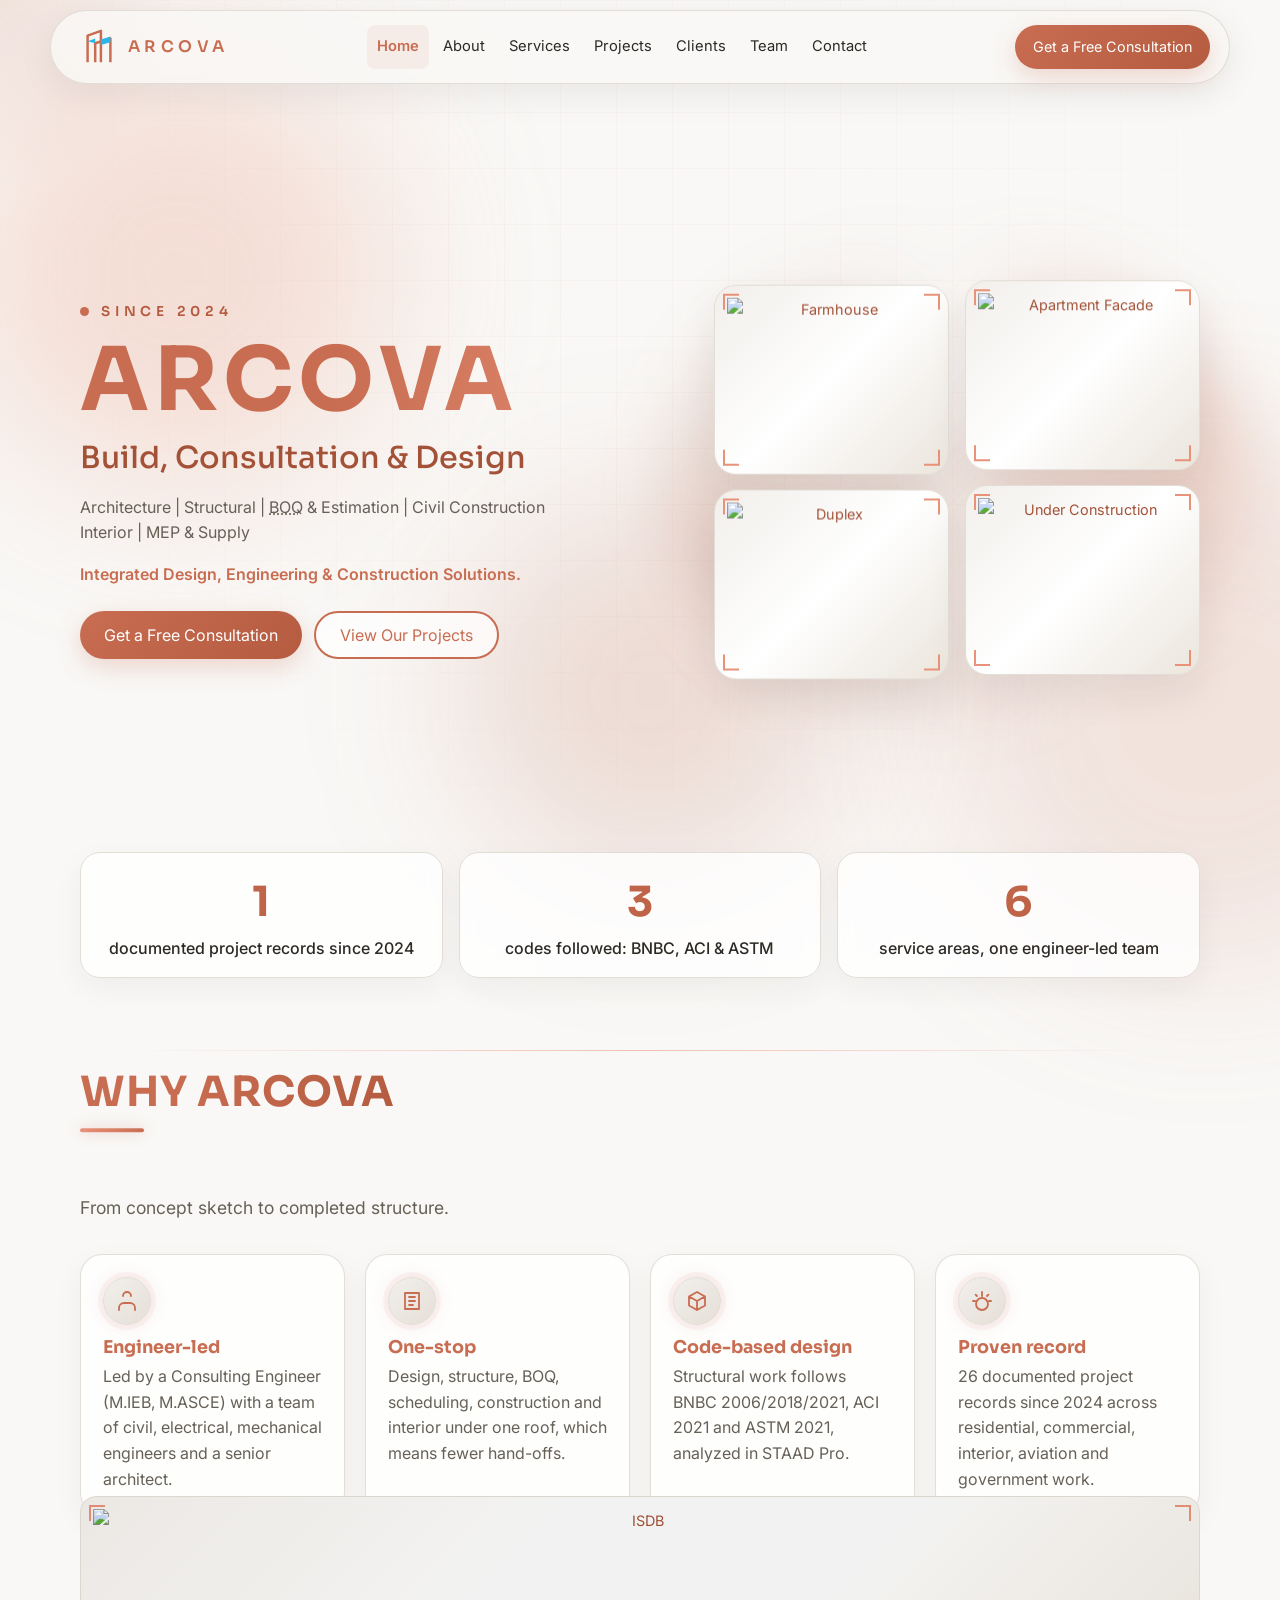
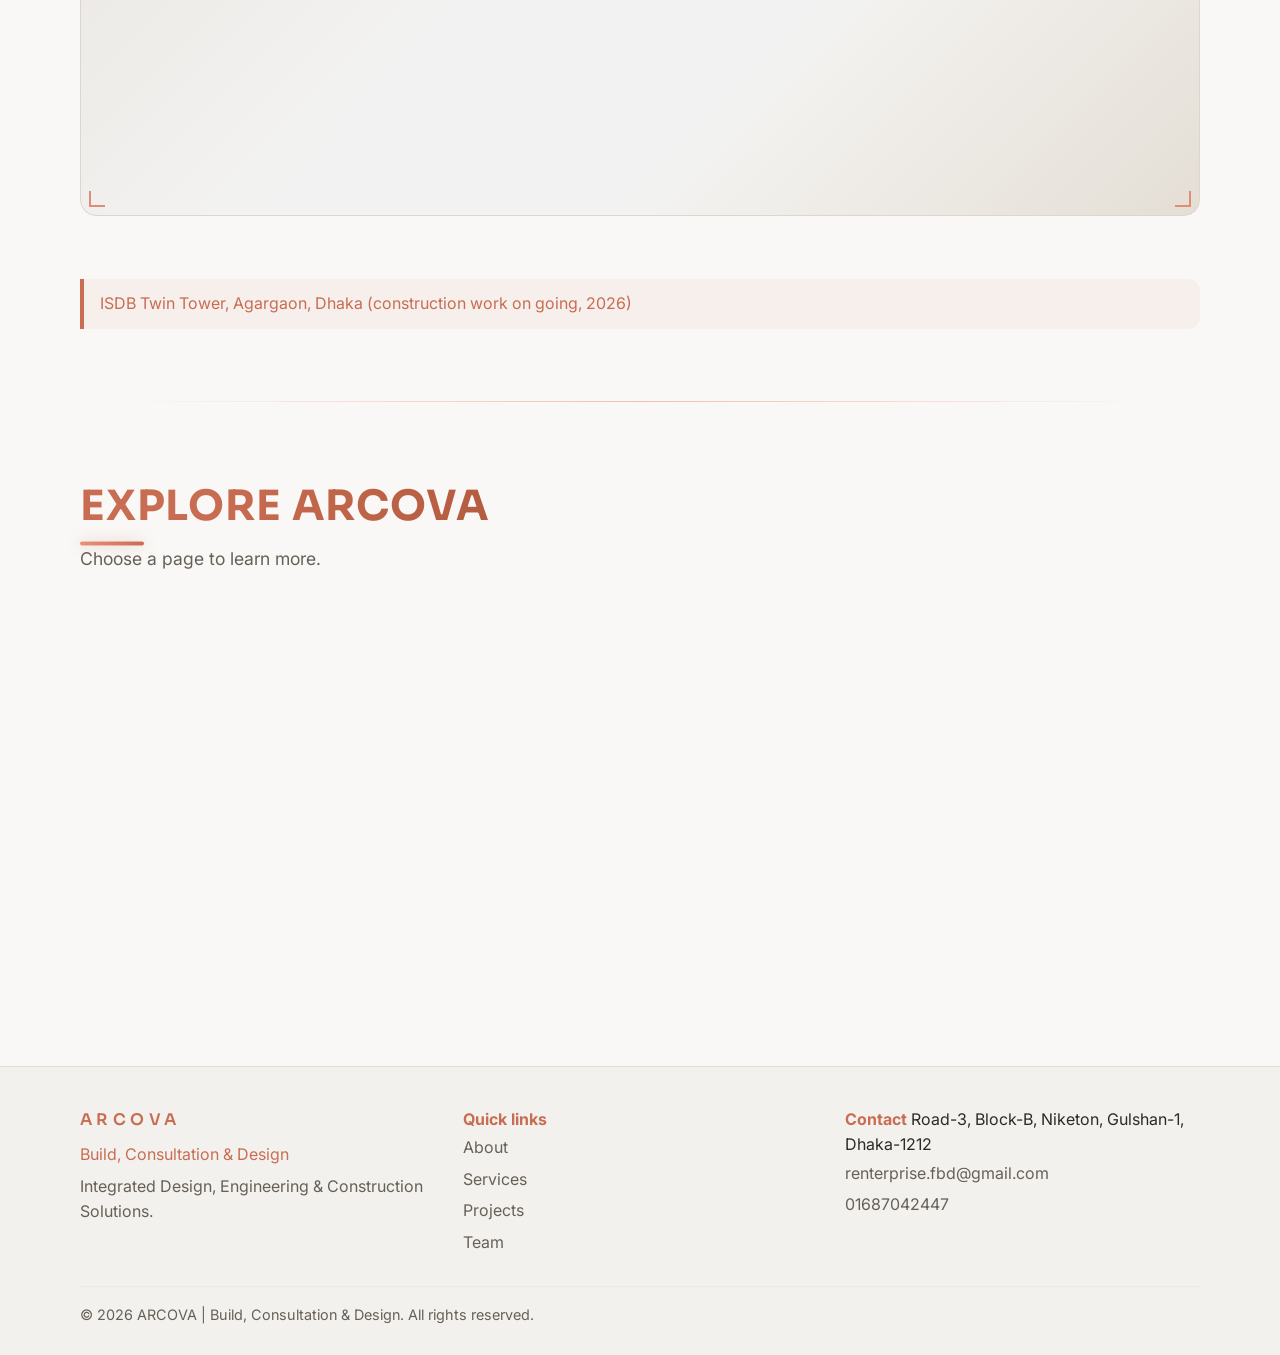
==== index.html @ 4d394ee0 "Add files via upload" ====
<!DOCTYPE html>
<html lang="en">
<head>
	<meta charset="utf-8">
	<meta name="viewport" content="width=device-width, initial-scale=1, viewport-fit=cover">
	<title>ARCOVA | Architecture, Structural, Construction &amp; Interior in Dhaka</title>
	<meta name="description" content="ARCOVA is a Dhaka-based, engineer-led firm offering architecture, structural design, BOQ, civil construction, interior and MEP supply under one accountable team.">
	<meta name="color-scheme" content="dark">
	<link rel="icon" href="data:image/svg+xml,%3Csvg xmlns='http://www.w3.org/2000/svg' viewBox='0 0 100 100'%3E%3Ctext y='.9em' font-size='90'%3E%F0%9F%8F%97%EF%B8%8F%3C/text%3E%3C/svg%3E">
	<link rel="preconnect" href="https://fonts.googleapis.com"><link rel="preconnect" href="https://fonts.gstatic.com" crossorigin>
	<link rel="stylesheet" href="https://fonts.googleapis.com/css2?family=Inter:wght@400;500;600&family=Sora:wght@500;600;700&display=swap">
	<link rel="stylesheet" href="https://fonts.googleapis.com/css2?family=Cinzel:wght@500;600;700&family=Playfair+Display:wght@500;600;700&display=swap">
	<link rel="stylesheet" href="style.css">
</head>
<body>
	<header><div class="wrap nav">
		<a class="logo" href="index.html" aria-label="ARCOVA home">
			<svg viewBox="0 0 40 40" fill="none" stroke="#1565A8" stroke-width="2.6" stroke-linejoin="round">
				<path d="M8 36V8l14-5v33"/>
				<path d="M16 36V16l16-5v25"/>
				<path d="M22 12l10-3v6l-10 3z" fill="#29B6E8" stroke="none"/>
				<path d="M8 14l8-3v5z" fill="#29B6E8" stroke="none"/>
			</svg>ARCOVA
		</a>
		<nav aria-label="Main"><ul id="menu">
			<li>
				<a class="l act" href="index.html">Home</a>
			</li>
			<li>
				<a class="l" href="about.html">About</a>
			</li>
			<li>
				<a class="l" href="services.html">Services</a>
			</li>
			<li>
				<a class="l" href="projects.html">Projects</a>
			</li>
			<li>
				<a class="l" href="clients.html">Clients</a>
			</li>
			<li>
				<a class="l" href="team.html">Team</a>
			</li>
			<li>
				<a class="l" href="contact.html">Contact</a>
			</li>
			</ul>
		</nav>
		<a class="btn cta-nav" href="contact.html">Get a Free Consultation</a>
		<button id="burger" aria-label="Open menu" aria-expanded="false" aria-controls="menu">&#9776;</button>
		</div>
	</header>
<main>
	<section id="home" class="on first">
		<div class="wrap">
			<div class="hero">
				<div>
					<div class="eyebrow">SINCE 2024</div>
						<h1>ARCOVA</h1>
						<h2>Build, Consultation &amp; Design</h2>
						<p class="disc">Architecture | Structural | <abbr title="Bill of Quantities: a detailed list of materials and costs">BOQ</abbr> &amp; Estimation | Civil Construction <br> Interior | MEP &amp; Supply</p>
						<p class="banner">Integrated Design, Engineering &amp; Construction Solutions.</p>
					<div class="btns">
						<a class="btn" href="contact.html">Get a Free Consultation</a>
						<a class="btn out" href="projects.html">View Our Projects</a>
					</div>
				</div>
				<div class="collage" aria-label="Project photo placeholders">
					<div class="ph img"><img src="D:\Company Profile\Website\img\farmhouse.png" alt="Farmhouse"></div>
					<div class="ph img"><img src="D:\Company Profile\Website\img\apartment_facade.png" alt="Apartment Facade"></div>
					<div class="ph"><img src="D:\Company Profile\Website\img\duplex.png" alt="Duplex"></div>
					<div class="ph"><img src="D:\Company Profile\Website\img\under_construction.png" alt="Under Construction"></div>
				</div>
			</div>
			<div class="trust"><div><b data-c="">0</b>documented project records since 2024</div>
				<div>
					<b data-c="3">0</b>codes followed: BNBC, ACI &amp; ASTM
				</div>
				<div>
					<b data-c="6">0</b>service areas, one engineer-led team
				</div>
			</div>
		</div>
	</section>
	<section id="why" class="on">
		<div class="wrap">
			<h2 class="sec-h" data-h="WHY ARCOVA"></h2>
			<p class="sub">From concept sketch to completed structure.</p>
			<div class="grid g4" id="whyc"></div>
			<div class="ph tall" style="margin-top:24px"><img src="D:\Company Profile\Website\img\isbd.png" alt="ISDB"></div>
			<div class="note">ISDB Twin Tower, Agargaon, Dhaka (construction work on going, 2026)</div>
		</div>
	</section>
	<section id="explore" class="on">
		<div class="wrap">
			<h2 class="sec-h" data-h="EXPLORE ARCOVA"></h2>
			<p class="sub">Choose a page to learn more.</p>
			<div class="grid g3" id="ex"></div>
		</div>
	</section>

<!-- <section id="explore" class="on">
    <div class="wrap">
        <h2 class="sec-h" data-h="EXPLORE ARCOVA">EXPLORE ARCOVA</h2>
        <p class="sub">Choose a page to learn more.</p>
        <div class="grid g3" id="ex">
            <a href="about.html" class="card rv" style="text-decoration:none;color:inherit">
                <h3>About us</h3><p>Who we are, how we work and the sectors we serve.</p>
            </a>
            <a href="services.html" class="card rv" style="text-decoration:none;color:inherit">
                <h3>Services</h3><p>Eight services, from design to construction.</p>
            </a>
            <a href="projects.html" class="card rv" style="text-decoration:none;color:inherit">
                <h3>Projects</h3><p>Featured work and our full project record.</p>
            </a>
        </div>
    </div>
</section> -->

</main>
<footer>
	<div class="wrap">
		<div class="fg">
			<div>
				<a class="logo" href="index.html" style="padding:0">ARCOVA</a>
				<p style="margin:10px 0 0;color:var(--primary)">Build, Consultation &amp; Design</p>
				<p style="color:var(--text2);margin:6px 0 0">Integrated Design, Engineering &amp; Construction Solutions.</p>
			</div>
			<div>
				<b style="color:var(--primary)">Quick links</b>
				<a href="about.html">About</a><a href="services.html">Services</a>
				<a href="projects.html">Projects</a><a href="team.html">Team</a>
			</div>
			<div>
				<b style="color:var(--primary)">Contact</b>
				<span>Road-3, Block-B, Niketon, Gulshan-1, Dhaka-1212</span>
				<a href="mailto:renterprise.fbd@gmail.com">renterprise.fbd@gmail.com</a>
				<a href="tel:01687042447">01687042447</a>
			</div>
		</div>
		<div class="copy">© 2026 ARCOVA | Build, Consultation &amp; Design. All rights reserved.</div>
	</div>
</footer>
	<div id="modal" role="dialog" aria-modal="true" aria-labelledby="mt">
		<div class="panel">
			<button class="x" aria-label="Close" id="mx">&times;</button>
			<div class="ph" style="min-height:200px" id="mi"></div>
			<h3 id="mt" style="color:var(--primary);margin:16px 0 4px;font-size:1.3rem"></h3>
			<p id="md" style="margin:0;color:var(--text2)"></p>
		</div>
	</div>
	<a class="btn" id="call" href="tel:01687042447">Call us</a>
	<button id="top" aria-label="Back to top">&uarr;</button>
<script src="script.js"></script>
</body>
</html>
---- style.css ----
/* ARCOVA website styles. Sections: 1) base layout  2) futuristic layer  3) WARM ARCHITECTURAL STONE THEME (colors) */

/* ===== PALETTE: Warm Architectural Stone (Light Limestone & Terracotta Bronze) ===== */
:root{
	--primary:#C86D51;
	--soft:#A35238;
	--cyan:#E8927A;
	--cyan-text:#B55B3F;
	--tint:rgba(200,109,81,.08);
	--faint:#F2EFEB;
	--pale:#F9F8F6;
	--border:#E2DDD5;
	--line:#ECE8E1;
	--text:#2D2A26;
	--text2:#666057;
	--shadow:0 4px 16px rgba(45,42,38,.06);
	color-scheme:light;
	box-sizing:border-box;
	padding-top:env(safe-area-inset-top,0px);
	padding-bottom:env(safe-area-inset-bottom,0px)
}

html{
	scroll-behavior:smooth;
	scroll-padding-top:calc(84px + env(safe-area-inset-top,0px));
	color-scheme:light
}

*,*::before,*::after{box-sizing:inherit}

body{
	margin:0;
	background:#F9F8F6;
	color:var(--text);
	font:16px/1.6 Poppins,Inter,"Segoe UI",system-ui,-apple-system,Roboto,Arial,sans-serif;
	overflow-x:hidden
}

::selection{
	background:#C86D51;
	color:#fff
}

a{
	color:var(--primary)
}

h1,h2,h3{
	margin:0;
	line-height:1.2;
	font-family:Sora,Inter,system-ui,sans-serif
}

.wrap{
	max-width:1160px;
	margin:0 auto;
	padding:0 20px
}

section{
	padding:72px 0;
	border-top:0;
	position:relative
}

section.first{
	border-top:0
}

.sec-h{
	font-size:clamp(1.7rem,4.5vw,2.6rem);
	text-transform:uppercase;
	letter-spacing:.02em;
	font-weight:700;
	background:linear-gradient(95deg,var(--primary) 30%,var(--cyan-text));
	-webkit-background-clip:text;
	background-clip:text;
	color:transparent;
	position:relative;
	padding-bottom:14px;
	display:inline-block
}

.sec-h .a{
	color:transparent
}

.sub{
	color:var(--text2);
	font-size:1.1rem;
	margin:8px 0 32px;
	max-width:70ch
}

.grid{
	display:grid;
	gap:20px
}

.g2{
	grid-template-columns:repeat(auto-fit,minmax(260px,1fr))
}

.g3{
	grid-template-columns:repeat(auto-fit,minmax(230px,1fr))
}

.g4{
	grid-template-columns:repeat(auto-fit,minmax(220px,1fr))
}

.card{
	background:rgba(255,255,255,.8);
	backdrop-filter:blur(10px);
	-webkit-backdrop-filter:blur(10px);
	border:1px solid rgba(226,221,213,.95);
	border-radius:22px;
	padding:22px;
	box-shadow:0 10px 30px rgba(45,42,38,.05);
	transition:transform .2s,border-color .2s;
	position:relative;
	overflow:hidden
}

.card:hover{
	transform:translateY(-3px);
	border-color:var(--primary);
	box-shadow:0 18px 44px rgba(200,109,81,.15),0 0 0 1px rgba(200,109,81,.3)
}

.card h3{
	color:var(--primary);
	font-size:1.1rem;
	margin:12px 0 6px
}

.card p{
	margin:0;
	color:var(--text2)
}

.ico{
	width:48px;
	height:48px;
	border-radius:50%;
	background:linear-gradient(135deg,#F2EFEB,#E5DFD7);
	display:grid;
	place-items:center;
	color:var(--primary);
	border:1px solid var(--border);
	box-shadow:0 0 0 5px rgba(200,109,81,.06),0 0 18px rgba(200,109,81,.15)
}

.ico svg{
	width:24px;
	height:24px;
	stroke:currentColor;
	fill:none;
	stroke-width:1.8;
	stroke-linecap:round;
	stroke-linejoin:round
}

.ph{
	position:relative;
	overflow:hidden;
	background:linear-gradient(135deg,#F2EFEB,#FFF 50%,#EBE5DC);
	border:1px solid var(--border);
	border-radius:16px;
	min-height:150px;
	display:grid;
	place-items:center;
	text-align:center;
	padding:12px;
	color:var(--soft);
	font-size:.9rem
}

.ph.tall{
	min-height:320px;
	filter:contrast(1.05) brightness(0.95);
}

.ph img {
	width: 100%;
	height: 100%;
	object-fit: cover;
}

.btn{
	display:inline-flex;
	align-items:center;
	justify-content:center;
	min-height:48px;
	padding:0 24px;
	border-radius:999px;
	border:0;
	background:linear-gradient(135deg,#C86D51,#B55B3F);
	color:#fff;
	font:700 1rem inherit;
	text-decoration:none;
	cursor:pointer;
	box-shadow:0 8px 24px rgba(200,109,81,.25);
	position:relative;
	overflow:hidden;
	transition:transform .2s,box-shadow .2s
}

.btn:hover{
	transform:translateY(-2px);
	box-shadow:0 14px 32px rgba(200,109,81,.35)
}

.btn.out{
	background:rgba(255,255,255,.7);
	color:var(--primary);
	border:2px solid var(--primary);
	box-shadow:none
}

.btn.out:hover{
	background:var(--tint);
	box-shadow:0 10px 26px rgba(200,109,81,.15)
}

:focus-visible{
	outline:3px solid var(--cyan);
	outline-offset:2px
}

.chip{
	display:inline-block;
	background:rgba(255,255,255,.8);
	border:1px solid var(--border);
	border-radius:999px;
	padding:8px 18px;
	margin:0 8px 10px 0;
	color:var(--primary);
	font-weight:500
}

.note{
	background:rgba(200,109,81,.06);
	border-left:4px solid var(--primary);
	padding:12px 16px;
	border-radius:0 12px 12px 0;
	color:var(--primary);
	margin-top:20px
}

nav a.l.act{
	background:var(--tint);
	color:var(--primary);
	font-weight:600
}

/* nav */
header{
	position:sticky;
	top:10px;
	width:calc(100% - 24px);
	max-width:1180px;
	margin:10px auto 0;
	z-index:50;
	background:rgba(249,248,246,.82);
	backdrop-filter:blur(16px);
	-webkit-backdrop-filter:blur(16px);
	border:1px solid rgba(226,221,213,.95);
	border-radius:999px;
	box-shadow:0 10px 34px rgba(45,42,38,.08)
}

.nav{
	display:flex;
	align-items:center;
	justify-content:space-between;
	min-height:72px;
	gap:12px;
	padding:0 10px 0 20px
}

.logo{
	display:flex;
	align-items:center;
	gap:10px;
	text-decoration:none;
	color:var(--primary);
	font-weight:600;
	letter-spacing:.28em;
	font-family:Sora,Inter,system-ui,sans-serif
}

.logo svg{
	width:38px;
	height:38px;
	stroke:var(--primary)
}

nav ul{
	display:flex;
	gap:4px;
	list-style:none;
	margin:0;
	padding:0
}

nav a.l{
	display:block;
	padding:10px 10px;
	text-decoration:none;
	color:var(--text);
	font-size:.92rem;
	border-radius:8px
}

nav a.l:hover{
	background:var(--tint);
	color:var(--primary)
}

#burger{
	display:none;
	width:48px;
	height:48px;
	border:2px solid var(--border);
	background:#fff;
	border-radius:12px;
	color:var(--primary);
	font-size:1.4rem;
	cursor:pointer
}

.cta-nav{
	min-height:44px;
	padding:0 18px;
	font-size:.9rem
}

@media(max-width:1020px){
	#burger{display:block}
	.cta-nav{display:none}
	nav ul{display:none;position:absolute;left:0;right:0;top:100%;background:#F9F8F6;border-bottom:1px solid var(--line);border-radius:24px;margin-top:8px;border:1px solid var(--border);flex-direction:column;padding:10px 20px 18px;box-shadow:0 10px 30px rgba(45,42,38,.08)}
	nav ul.open{display:flex}
	nav a.l{padding:14px 10px;font-size:1rem}
}

/* hero */
.hero{
	display:grid;
	grid-template-columns:1.1fr .9fr;
	gap:40px;
	align-items:center;
	min-height:72vh
}

@media(max-width:860px){
	.hero{grid-template-columns:1fr}
}

.eyebrow{
	color:var(--cyan-text);
	font-weight:600;
	letter-spacing:.35em;
	font-size:.85rem;
	font-family:Inter,sans-serif
}

.eyebrow::before{
	content:"";
	display:inline-block;
	width:9px;
	height:9px;
	border-radius:50%;
	background:var(--primary);
	margin-right:12px;
	box-shadow:0 0 0 0 rgba(200,109,81,.6);
	animation:pulse 2s infinite
}

@keyframes pulse{
	70%{box-shadow:0 0 0 12px rgba(200,109,81,0)}
	100%{box-shadow:0 0 0 0 rgba(200,109,81,0)}
}

.hero h1{
	font-size:clamp(3rem,10vw,5.5rem);
	color:var(--primary);
	font-weight:700;
	letter-spacing:.06em;
	margin:6px 0;
	font-family:Sora,sans-serif;
	background:linear-gradient(100deg,#C86D51 20%,#E8927A 50%,#C86D51 80%);
	background-size:220% 100%;
	animation:sheen 7s linear infinite;
	-webkit-background-clip:text;
	background-clip:text;
	color:transparent
}

@keyframes sheen{
	to{background-position:-220% 0}
}

.hero h2{
	font-size:clamp(1.3rem,3.5vw,1.9rem);
	color:var(--soft);
	font-weight:500
}

.disc{
	color:var(--text2);
	margin:18px 0 6px
}

.banner{
	color:var(--primary);
	font-weight:600;
	margin-bottom:24px
}

.btns{
	display:flex;
	flex-wrap:wrap;
	gap:12px
}

.collage{
	display:grid;
	grid-template-columns:1fr 1fr;
	gap:16px;
	position:relative;
	transform-style:preserve-3d;
	transition:transform .25s ease-out
}

.collage::before{
	content:"";
	position:absolute;
	inset:-10%;
	border-radius:50%;
	z-index:-1;
	filter:blur(32px);
	background:conic-gradient(from 0deg,transparent,rgba(200,109,81,.25),transparent 40%,rgba(163,82,56,.2),transparent);
	animation:spin 14s linear infinite
}

@keyframes spin{
	to{transform:rotate(360deg)}
}

.collage .ph{
	clip-path:none!important;
	border-radius:22px;
	min-height:190px;
	box-shadow:0 18px 40px rgba(45,42,38,.08)
}

.trust{
	display:grid;
	grid-template-columns:repeat(auto-fit,minmax(200px,1fr));
	gap:16px;
	margin-top:48px
}

.trust div{
	background:rgba(255,255,255,.8);
	backdrop-filter:blur(10px);
	border:1px solid var(--border);
	border-radius:20px;
	padding:16px;
	text-align:center;
	color:var(--text);
	font-weight:500;
	box-shadow:0 10px 30px rgba(45,42,38,.05)
}

.trust b{
	display:block;
	font-size:2.6rem;
	font-family:Sora,sans-serif;
	background:linear-gradient(135deg,var(--primary),var(--cyan-text));
	-webkit-background-clip:text;
	background-clip:text;
	color:transparent
}

/* tabs */
.tabs{
	display:flex;
	flex-wrap:wrap;
	gap:8px;
	margin-bottom:24px
}

.tab{
	min-height:46px;
	padding:0 18px;
	border-radius:999px;
	border:1px solid var(--border);
	background:rgba(255,255,255,.7);
	color:var(--primary);
	font:500 .95rem inherit;
	cursor:pointer;
	transition:all .2s
}

.tab:hover{
	border-color:var(--cyan);
	box-shadow:0 6px 18px rgba(200,109,81,.15)
}

.tab[aria-selected=true]{
	background:linear-gradient(135deg,#C86D51,#B55B3F);
	border-color:var(--primary);
	color:#fff;
	box-shadow:0 8px 22px rgba(200,109,81,.25)
}

.tagline{
	font-size:1.25rem;
	color:var(--cyan-text);
	font-weight:600;
	margin-bottom:18px
}

.gal{
	display:grid;
	grid-template-columns:repeat(auto-fit,minmax(200px,1fr));
	gap:14px;
	margin-top:22px
}

/* approach */
.steps{
	list-style:none;
	margin:0;
	padding:0;
	position:relative
}

.steps::before{
	content:"";
	position:absolute;
	left:27px;
	top:10px;
	bottom:10px;
	width:2px;
	background:linear-gradient(90deg,var(--cyan),var(--primary));
	box-shadow:0 0 12px rgba(200,109,81,.3)
}

.steps li{
	display:flex;
	gap:20px;
	padding:12px 0;
	position:relative
}

.steps .n{
	flex:0 0 56px;
	height:56px;
	border-radius:50%;
	background:#fff;
	border:2px solid var(--cyan);
	color:var(--primary);
	font-weight:600;
	font-size:1.2rem;
	display:grid;
	place-items:center;
	z-index:1;
	box-shadow:0 0 0 6px rgba(200,109,81,.06),0 0 22px rgba(200,109,81,.2)
}

.steps h3{
	color:var(--primary);
	font-size:1.05rem
}

.steps p{
	margin:2px 0 0;
	color:var(--text2)
}

@media(min-width:900px){
	.steps{display:grid;grid-template-columns:repeat(7,1fr);gap:10px}
	.steps::before{left:4%;right:4%;top:38px;bottom:auto;width:auto;height:2px}
	.steps li{flex-direction:column;align-items:center;text-align:center;gap:10px}
	.steps p{font-size:.88rem}
}

/* projects */
.filters{
	display:flex;
	flex-wrap:wrap;
	gap:8px;
	margin-bottom:22px
}

.pcard{
	cursor:pointer;
	padding:12px;
	text-align:left;
	font:inherit;
	width:100%
}

.pcard .ph{
	min-height:140px;
	margin-bottom:10px
}

.pcard h3{
	margin:0;
	font-size:1rem
}

.pcard span{
	color:var(--text2);
	font-size:.9rem
}

#modal{
	position:fixed;
	inset:0;
	background:rgba(45,42,38,.4);
	display:none;
	place-items:center;
	z-index:100;
	padding:20px
}

#modal.show{
	display:grid
}

.panel{
	background:rgba(255,255,255,.95);
	backdrop-filter:blur(14px);
	border-radius:24px;
	max-width:560px;
	width:100%;
	padding:28px;
	border:1px solid var(--border);
	box-shadow:0 20px 50px rgba(45,42,38,.2);
	position:relative;
	animation:pop .2s
}

@keyframes pop{
	from{transform:scale(.96);opacity:0}
}

.x{
	position:absolute;
	right:14px;
	top:14px;
	width:44px;
	height:44px;
	border-radius:50%;
	border:1px solid var(--border);
	background:#fff;
	color:var(--primary);
	font-size:1.3rem;
	cursor:pointer
}

/* team */
.card img.team-img,
.card .av {
	width: 64px;
	height: 64px;
	border-radius: 50%;
	object-fit: cover;
	border: 1px solid var(--border);
	display: grid;
	place-items: center;
	font-weight: 600;
	font-size: 1.3rem;
	background: var(--tint);
	color: var(--primary);
	margin-bottom: 0;
	box-shadow:0 0 0 5px rgba(200,109,81,.06),0 0 18px rgba(200,109,81,.15)
}

.av{
	width:64px;
	height:64px;
	border-radius:50%;
	background:linear-gradient(135deg,#F2EFEB,#E5DFD7);
	color:var(--primary);
	display:grid;
	place-items:center;
	font-weight:600;
	font-size:1.3rem;
	border:1px solid var(--border);
	box-shadow:0 0 0 5px rgba(200,109,81,.06),0 0 18px rgba(200,109,81,.15)
}

.role{
	color:var(--cyan-text);
	font-weight:600;
	font-size:.92rem;
	margin:8px 0 4px
}

/* table */
.tools{
	display:flex;
	flex-wrap:wrap;
	gap:12px;
	margin-bottom:16px
}

input,select,textarea{
	font:inherit;
	color:var(--text);
	background:rgba(255,255,255,.9);
	border:1px solid var(--border);
	border-radius:12px;
	padding:12px 14px;
	min-height:48px;
	width:100%
}

input:focus,select:focus,textarea:focus{
	outline:none;
	border-color:var(--primary);
	box-shadow:0 0 0 3px rgba(200,109,81,.18)
}

.tools input{flex:1 1 240px;width:auto}
.tools select{flex:0 0 180px;width:auto}

.tw{
	overflow-x:auto;
	border:1px solid var(--border);
	border-radius:16px;
	background:rgba(255,255,255,.8)
}

table{
	width:100%;
	border-collapse:collapse;
	min-width:720px
}

th{
	background:var(--tint);
	color:var(--primary);
	text-align:left;
	padding:12px 14px;
	font-weight:700
}

td{
	padding:12px 14px;
	border-top:1px solid var(--line);
	vertical-align:top
}

tbody tr:nth-child(even){
	background:rgba(242,239,235,.4)
}

@media(max-width:700px){
	table{min-width:0}
	thead{display:none}
	tr,td{display:block}
	tr{padding:12px 6px;border-top:1px solid var(--line)}
	td{border:0;padding:3px 12px}
	td::before{content:attr(data-l)": ";color:var(--cyan-text);font-weight:600}
}

/* contact */
.contact{
	display:grid;
	grid-template-columns:1fr 1fr;
	gap:28px
}

@media(max-width:860px){
	.contact{grid-template-columns:1fr}
}

.phones{
	display:flex;
	flex-wrap:wrap;
	gap:8px;
	margin:12px 0
}

form{
	display:grid;
	gap:12px
}

label{
	font-weight:500;
	color:var(--primary);
	font-size:.92rem
}

#thanks{
	display:none;
	background:var(--tint);
	border-radius:12px;
	padding:14px;
	color:var(--primary);
	font-weight:500
}

footer{
	background:rgba(242,239,235,.8);
	backdrop-filter:blur(10px);
	border-top:1px solid var(--border);
	padding:40px 0 28px;
	color:var(--text)
}

.fg{
	display:grid;
	grid-template-columns:repeat(auto-fit,minmax(220px,1fr));
	gap:28px
}

footer a{
	display:block;
	text-decoration:none;
	padding:3px 0;
	color:var(--text2)
}

footer a:hover{
	color:var(--primary)
}

.copy{
	margin-top:28px;
	border-top:1px solid var(--line);
	padding-top:16px;
	font-size:.9rem;
	color:var(--text2)
}

#top{
	position:fixed;
	right:18px;
	bottom:calc(18px + env(safe-area-inset-bottom,0px));
	width:48px;
	height:48px;
	border-radius:50%;
	border:0;
	background:var(--primary);
	color:#fff;
	font-size:1.3rem;
	cursor:pointer;
	display:none;
	z-index:40
}

#call{
	display:none;
	position:fixed;
	left:18px;
	bottom:calc(18px + env(safe-area-inset-bottom,0px));
	width:48px;
	height:48px;
	border-radius:50%;
	border:0;
	background:var(--primary);
	color:#fff;
	font-size:1.3rem;
	cursor:pointer;
	z-index:40;
	box-shadow:var(--shadow);
	align-items:center;
	justify-content:center;
	text-decoration:none
}

@media(max-width:860px){
	#call{display:inline-flex}
}

abbr{
	text-decoration:underline dotted;
	cursor:help
}

.rv{
	opacity:0;
	transform:translateY(14px);
	transition:opacity .5s,transform .5s
}

.rv.in{
	opacity:1;
	transform:none
}

@media(prefers-reduced-motion:reduce){
	html{scroll-behavior:auto}
	*{transition:none!important;animation:none!important}
	.rv{opacity:1;transform:none}
}


/* ===== FUTURISTIC LAYER (light theme) ===== */
body{
	font-family:Inter,"Segoe UI",system-ui,sans-serif;
	overflow-x:hidden
}

h1,h2,h3,.logo,.eyebrow{
	font-family:Sora,Inter,system-ui,sans-serif
}

body::before{
	content:"";
	position:fixed;
	inset:0;
	z-index:-1;
	pointer-events:none;
	background-image:linear-gradient(rgba(200,109,81,.04) 1px,transparent 1px),linear-gradient(90deg,rgba(200,109,81,.04) 1px,transparent 1px);
	background-size:56px 56px;
	-webkit-mask-image:radial-gradient(ellipse at 50% 30%,#000 20%,transparent 75%);
	mask-image:radial-gradient(ellipse at 50% 30%,#000 20%,transparent 75%)
}

.orbs i{
	position:fixed;
	border-radius:50%;
	filter:blur(80px);
	z-index:-1;
	pointer-events:none
}

.orbs i:nth-child(1){
	width:440px;
	height:440px;
	top:6%;
	left:-8%;
	background:rgba(232,146,122,.25)
}

.orbs i:nth-child(2){
	width:520px;
	height:520px;
	top:38%;
	right:-12%;
	background:rgba(200,109,81,.15)
}

.orbs i:nth-child(3){
	width:380px;
	height:380px;
	bottom:-8%;
	left:38%;
	background:rgba(181,91,63,.18)
}

#bar{
	position:fixed;
	top:0;
	left:0;
	right:0;
	height:3px;
	transform-origin:0 50%;
	transform:scaleX(0);
	background:linear-gradient(90deg,var(--cyan),var(--primary));
	z-index:200
}

#glow{
	position:fixed;
	left:-200px;
	top:-200px;
	width:400px;
	height:400px;
	border-radius:50%;
	background:radial-gradient(circle,rgba(200,109,81,.14),transparent 65%);
	pointer-events:none;
	z-index:-1
}

@media(hover:none){
	#glow{display:none}
}

section{border-top:0}

section::before{
	content:"";
	position:absolute;
	top:0;
	left:10%;
	right:10%;
	height:1px;
	background:linear-gradient(90deg,transparent,var(--cyan),transparent);
	opacity:.55
}

section.first::before{display:none}

.sec-h::after{
	content:"";
	position:absolute;
	left:0;
	bottom:0;
	width:64px;
	height:4px;
	border-radius:4px;
	background:linear-gradient(90deg,var(--cyan),var(--primary));
	box-shadow:0 0 14px rgba(200,109,81,.4)
}

.card::after{
	content:"";
	position:absolute;
	inset:0;
	pointer-events:none;
	opacity:0;
	transition:opacity .3s;
	background:radial-gradient(240px circle at var(--mx,50%) var(--my,0),rgba(200,109,81,.12),transparent 60%)
}

.card:hover::after{
	opacity:1
}

.card.rv.in{
	transition:transform .2s ease-out,opacity .7s,filter .7s,border-color .3s,box-shadow .3s
}

.ph::before{
	content:"";
	position:absolute;
	inset:8px;
	pointer-events:none;
	background-repeat:no-repeat;
	background-image:linear-gradient(var(--cyan),var(--cyan)),linear-gradient(var(--cyan),var(--cyan)),linear-gradient(var(--cyan),var(--cyan)),linear-gradient(var(--cyan),var(--cyan)),linear-gradient(var(--cyan),var(--cyan)),linear-gradient(var(--cyan),var(--cyan)),linear-gradient(var(--cyan),var(--cyan)),linear-gradient(var(--cyan),var(--cyan));
	background-position:0 0,0 0,100% 0,100% 0,0 100%,0 100%,100% 100%,100% 100%;
	background-size:16px 2px,2px 16px,16px 2px,2px 16px,16px 2px,2px 16px,16px 2px,2px 16px
}

.ph::after{
	content:"";
	position:absolute;
	top:0;
	bottom:0;
	width:40%;
	left:-60%;
	background:linear-gradient(100deg,transparent,rgba(255,255,255,.85),transparent);
	animation:sweep 5s ease-in-out infinite
}

@keyframes sweep{
	to{left:130%}
}

.rv{
	transform:translateY(32px) scale(.98);
	filter:blur(5px);
	transition:opacity .7s,transform .7s cubic-bezier(.2,.7,.2,1),filter .7s
}

.rv.in{filter:none}

.pg{
	animation:pgin .7s cubic-bezier(.2,.7,.2,1)
}

@keyframes pgin{
	from{opacity:0;transform:translateY(26px);filter:blur(6px)}
}

@media(prefers-reduced-motion:reduce){
	.rv{filter:none}
	.orbs i,#glow{display:none}
}
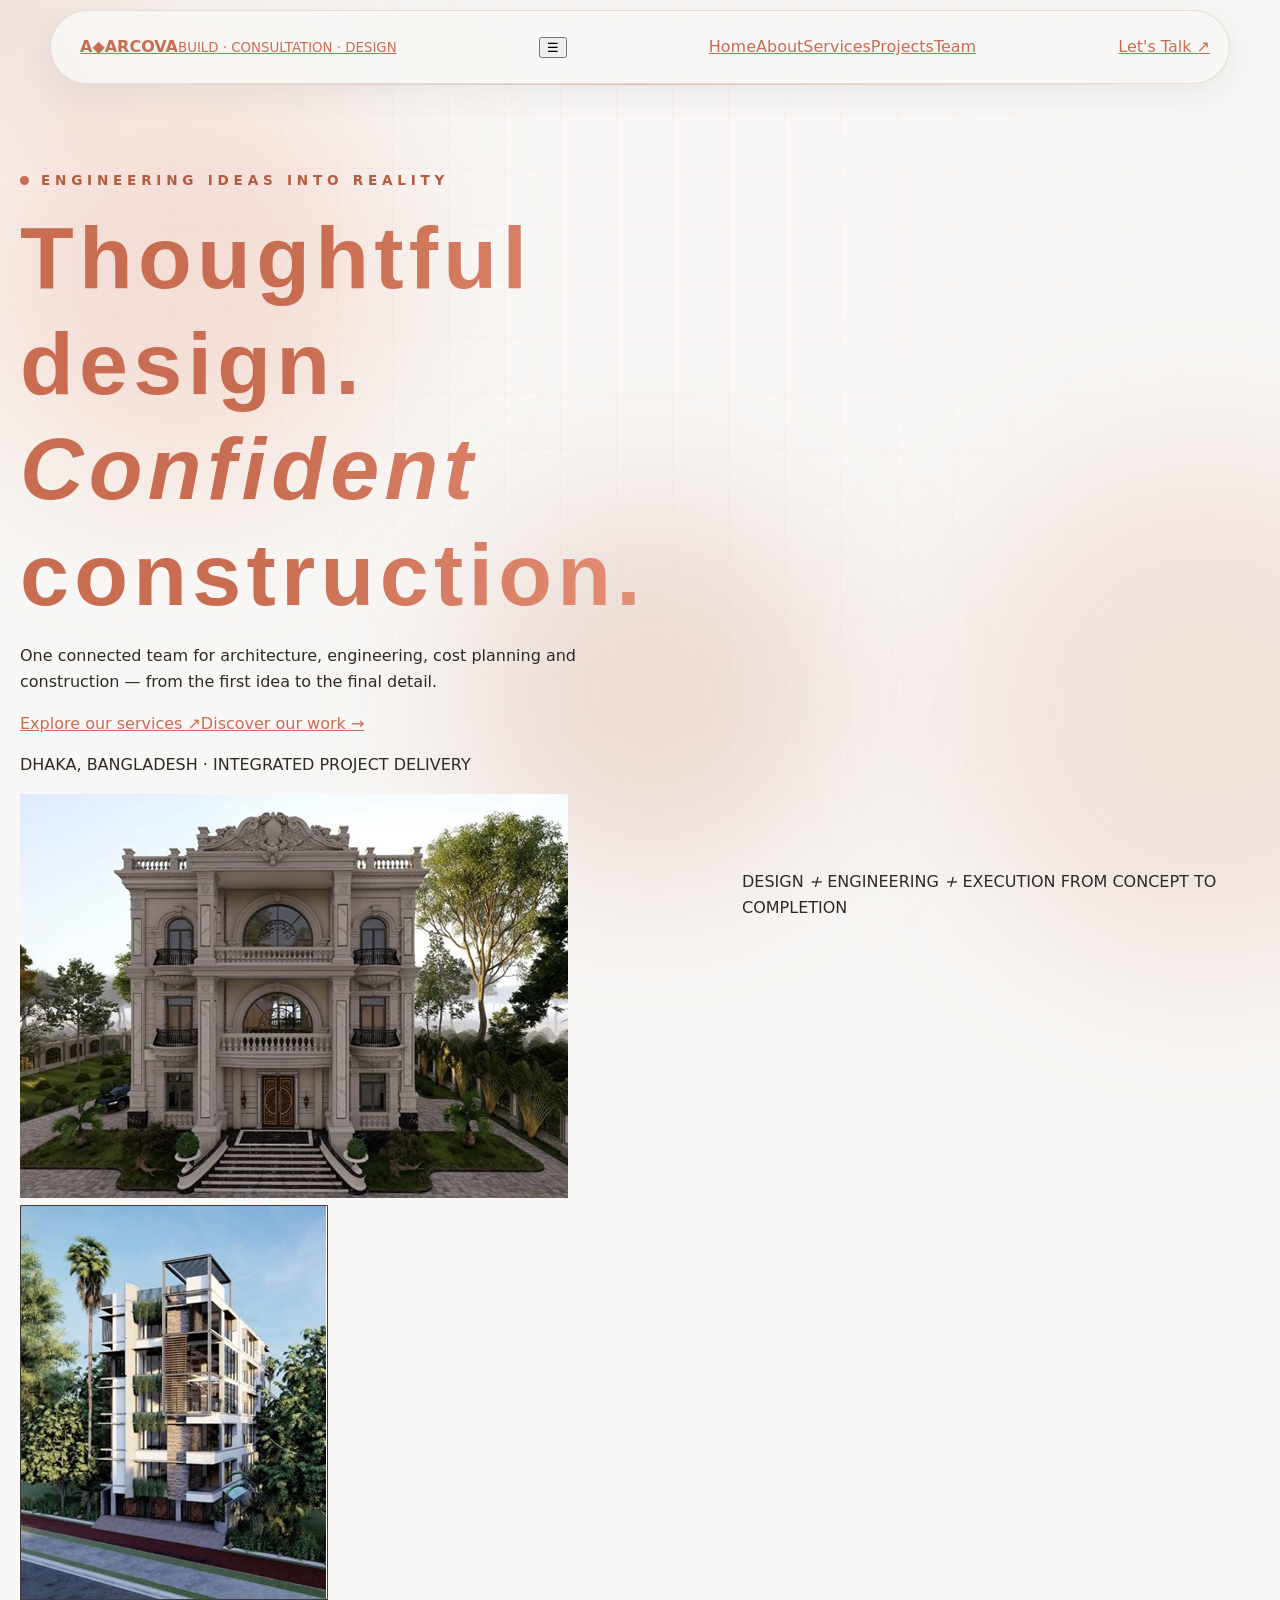
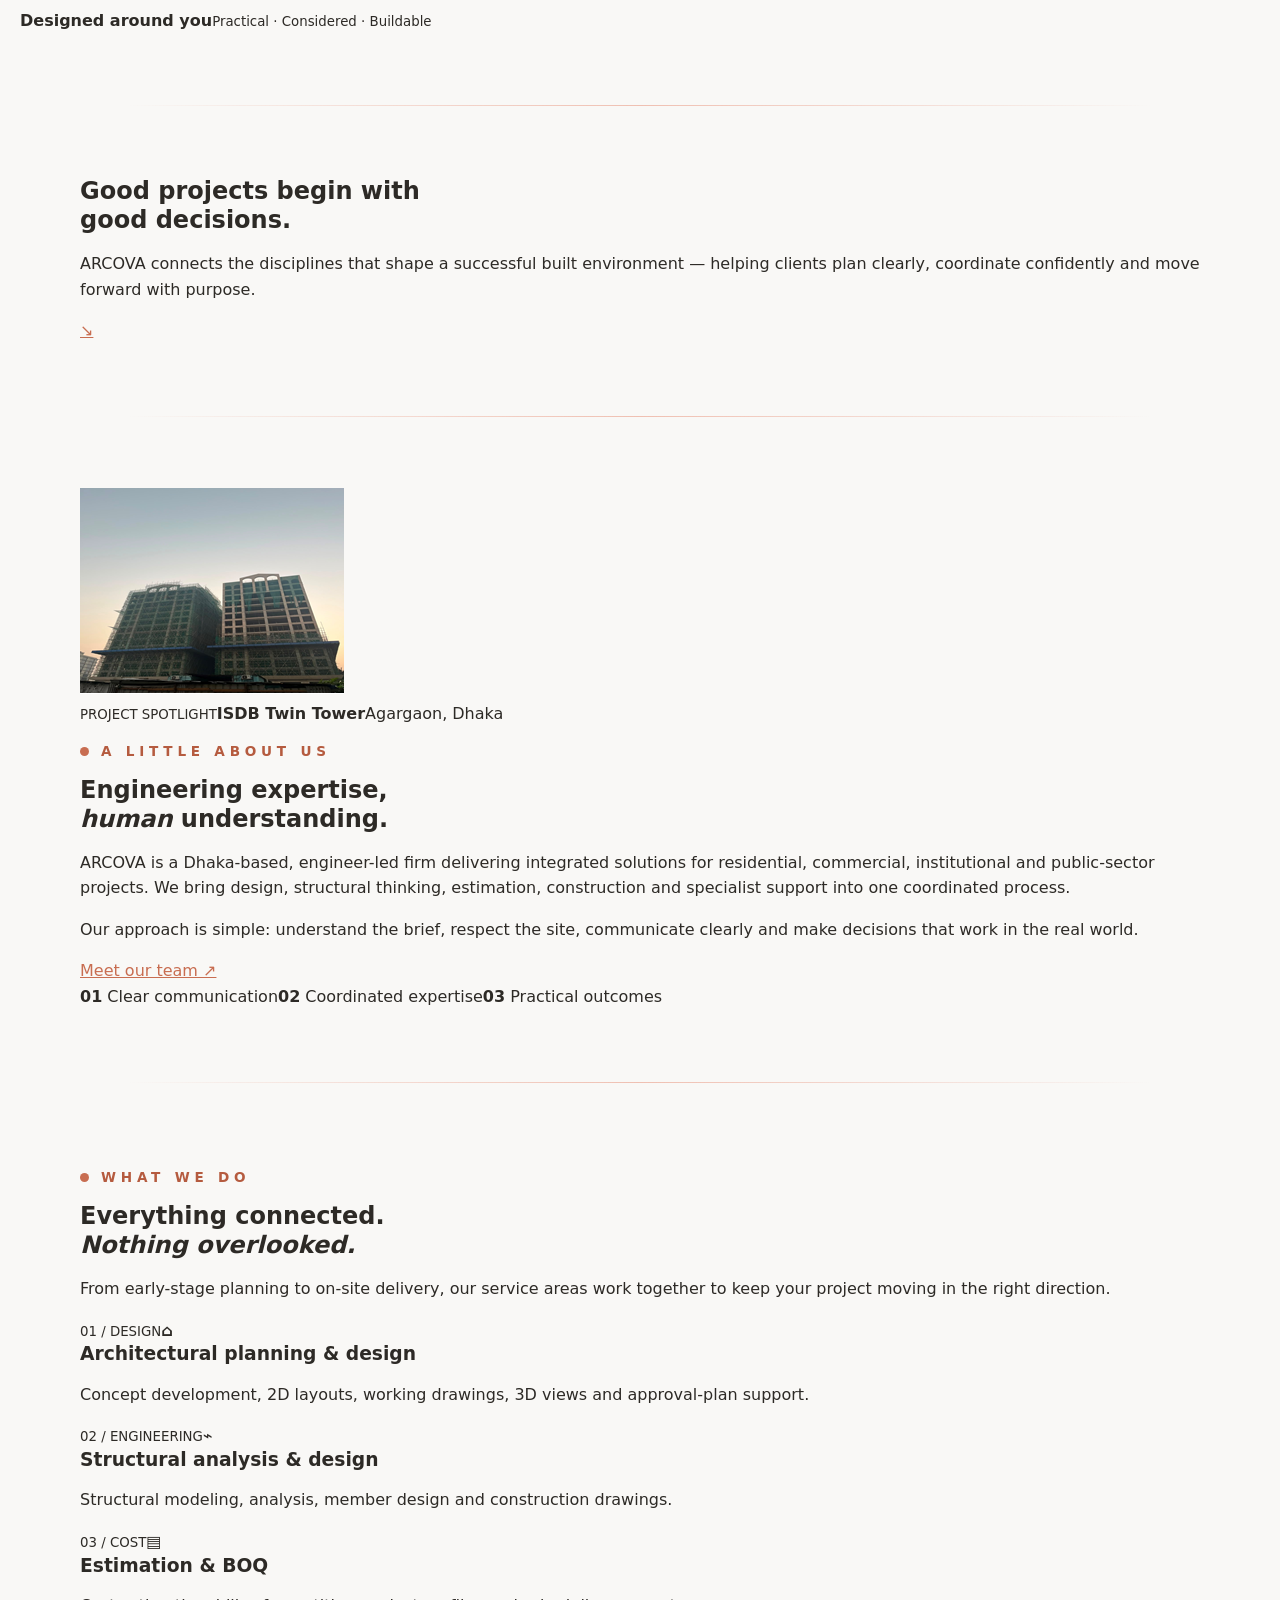
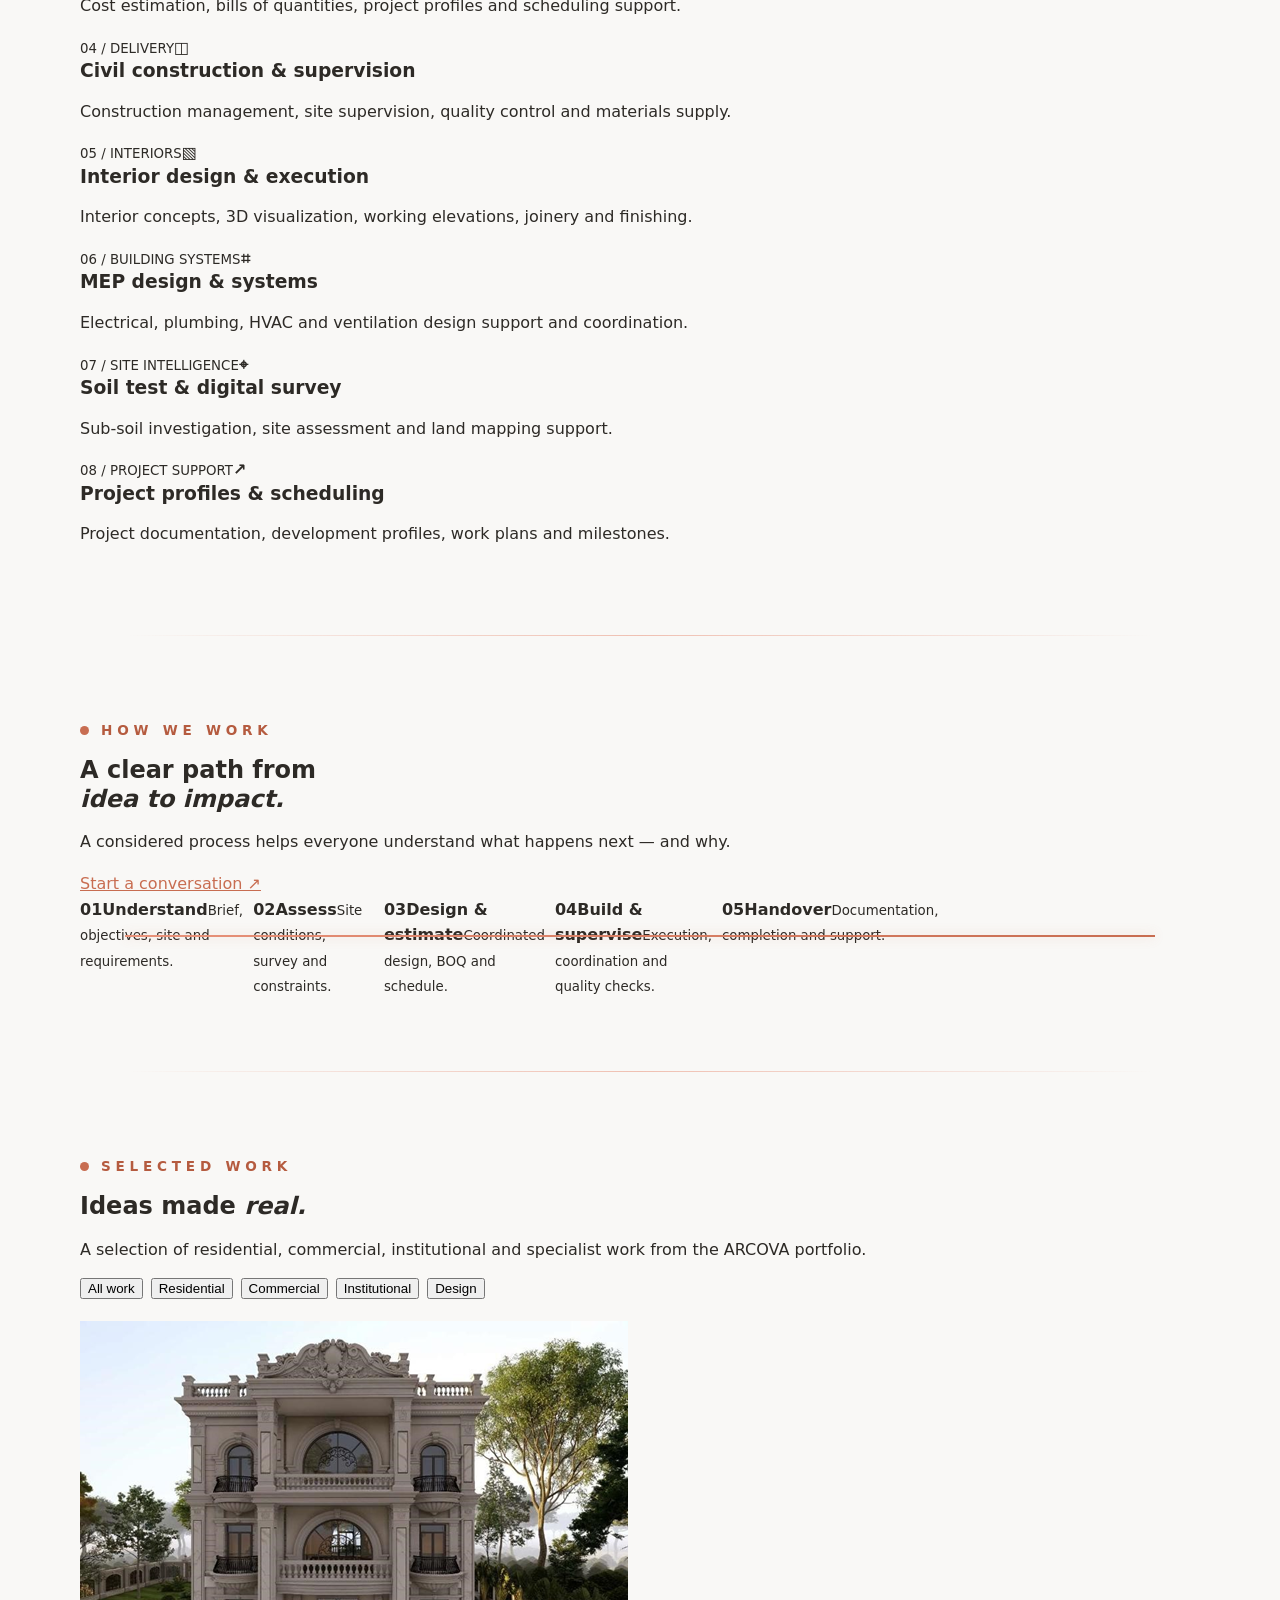
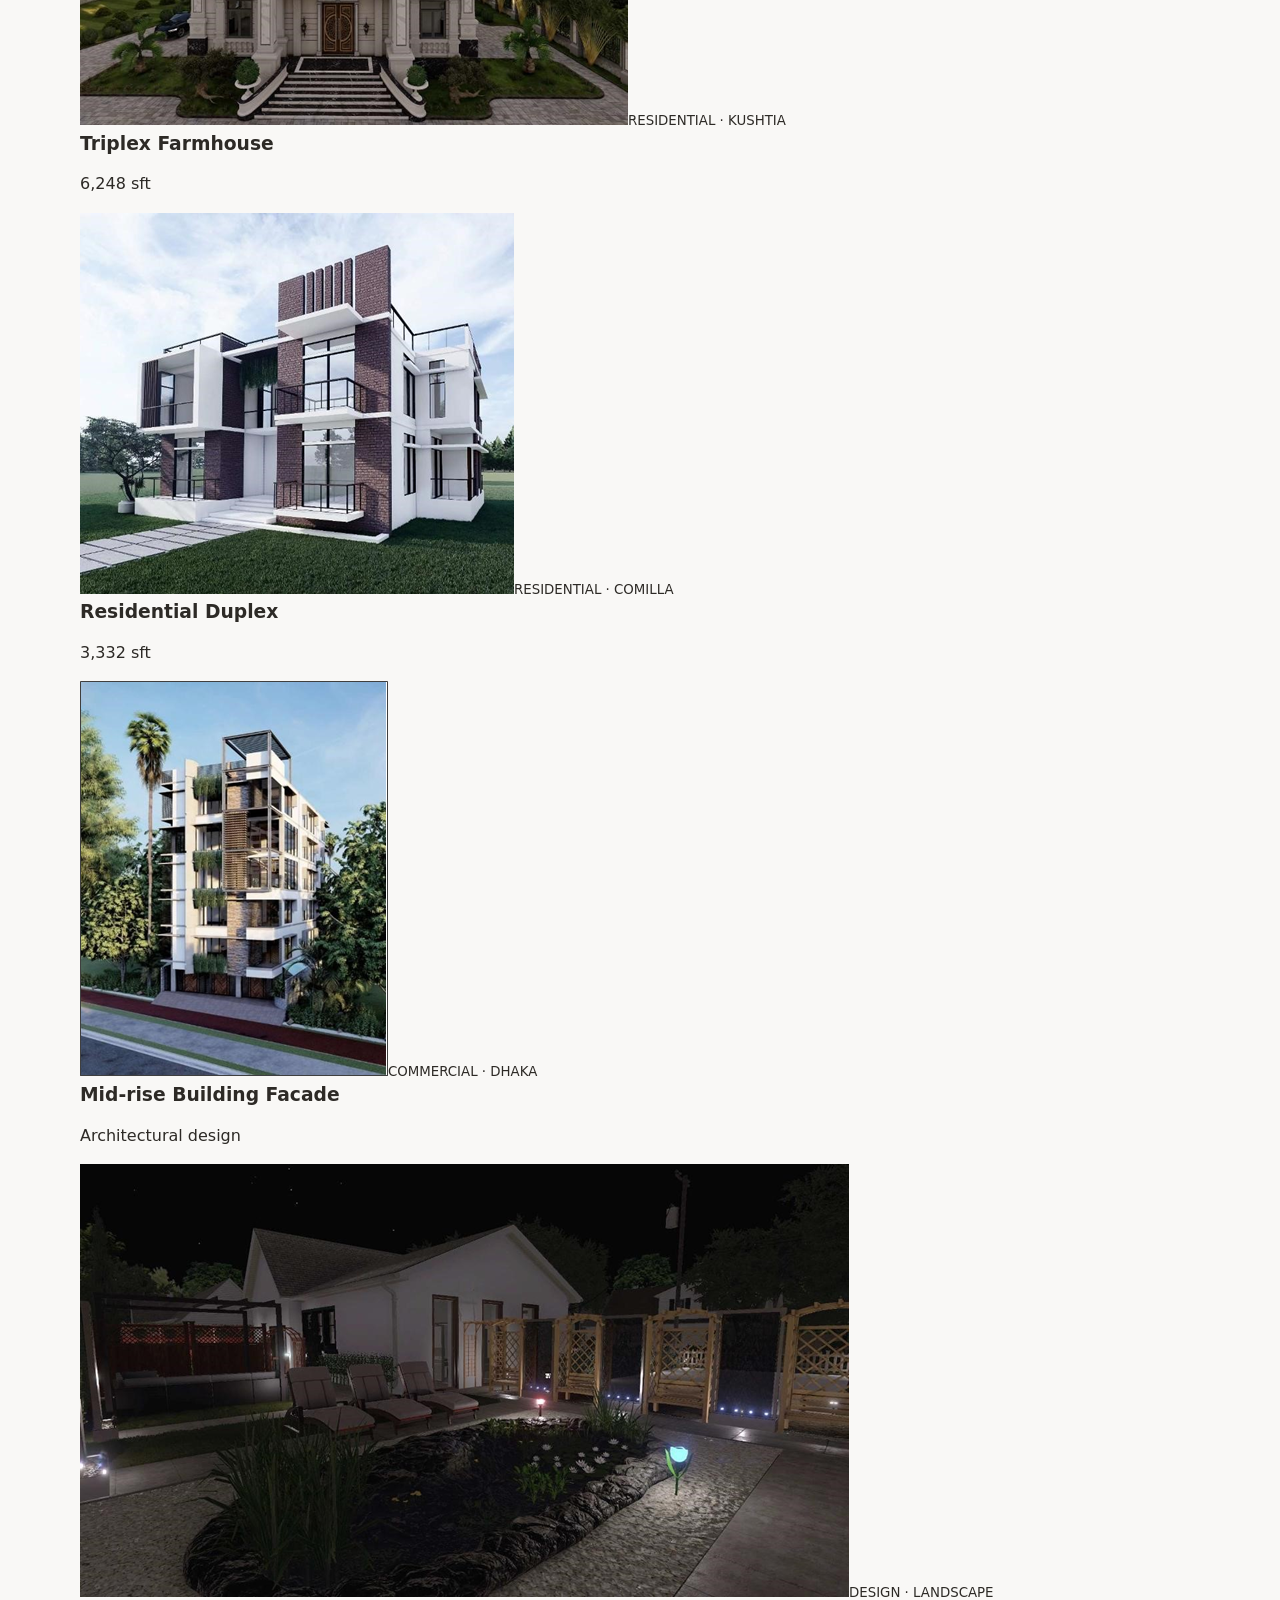
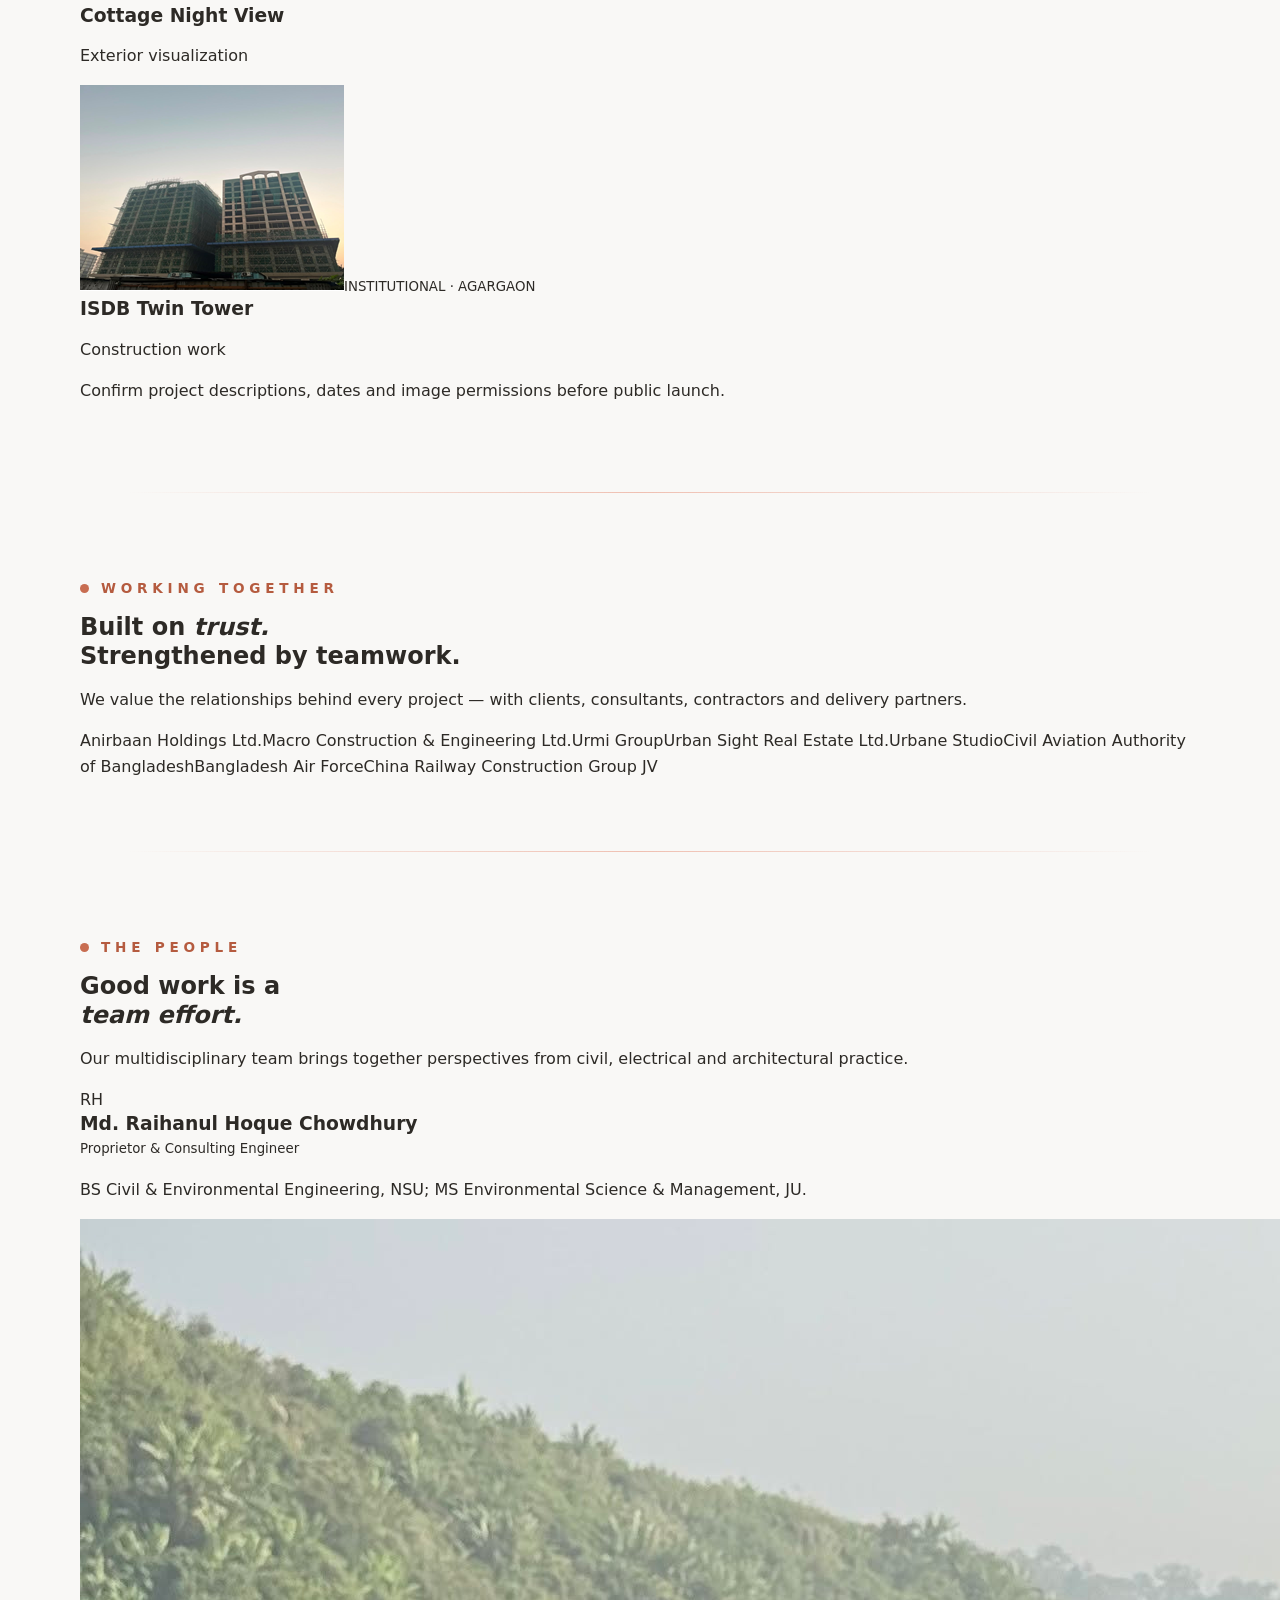
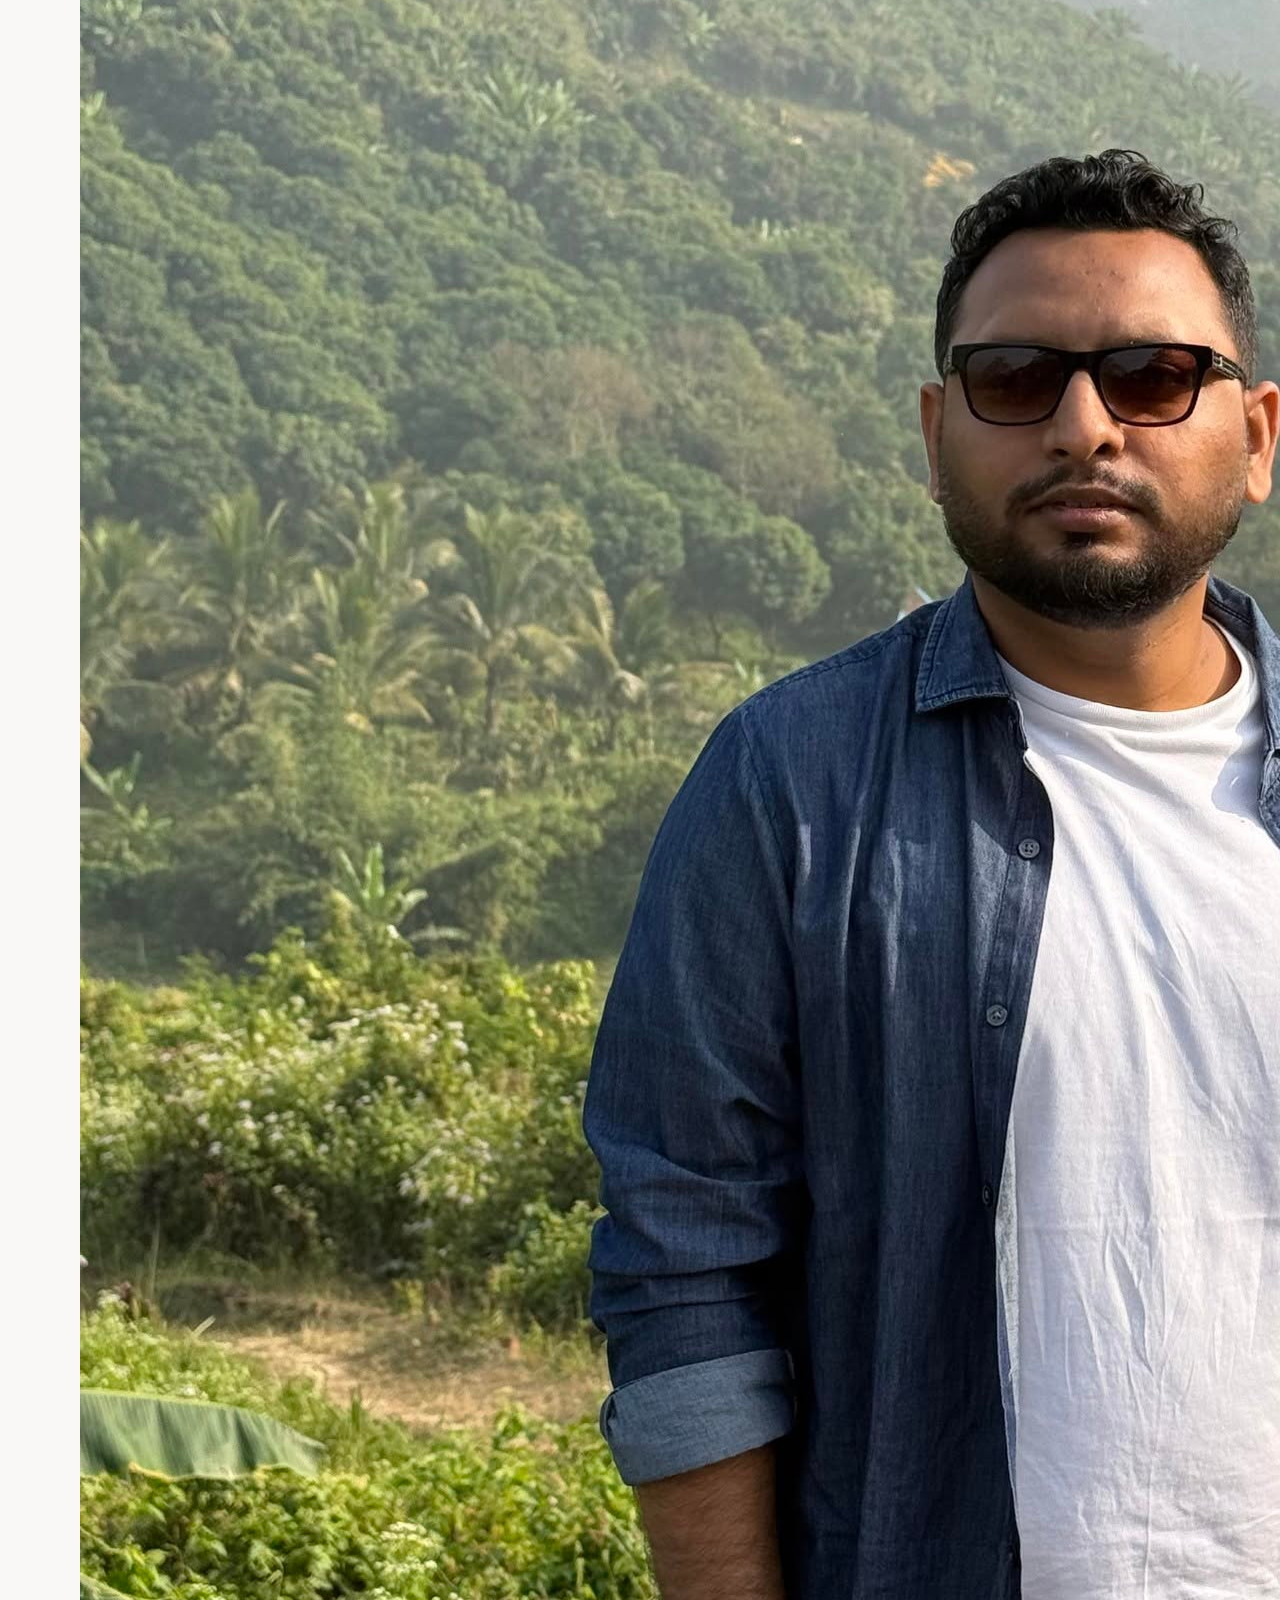
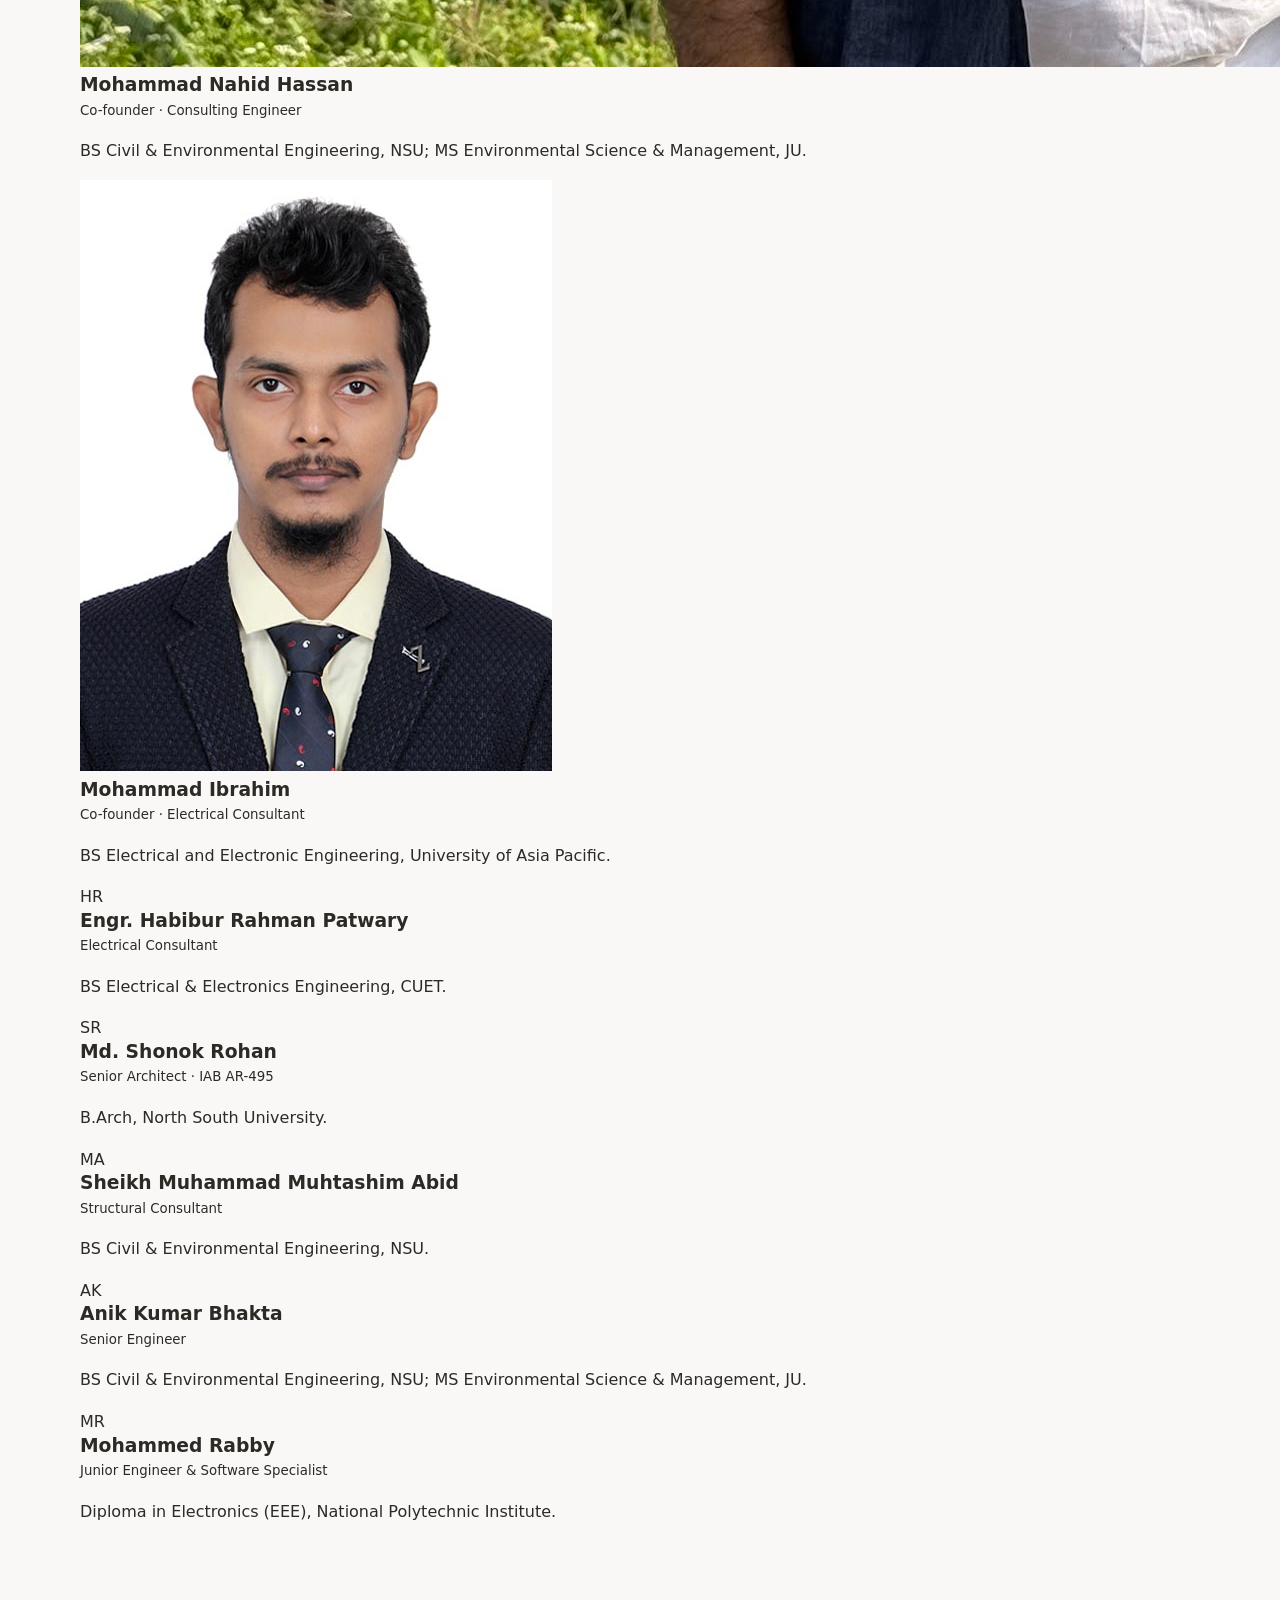
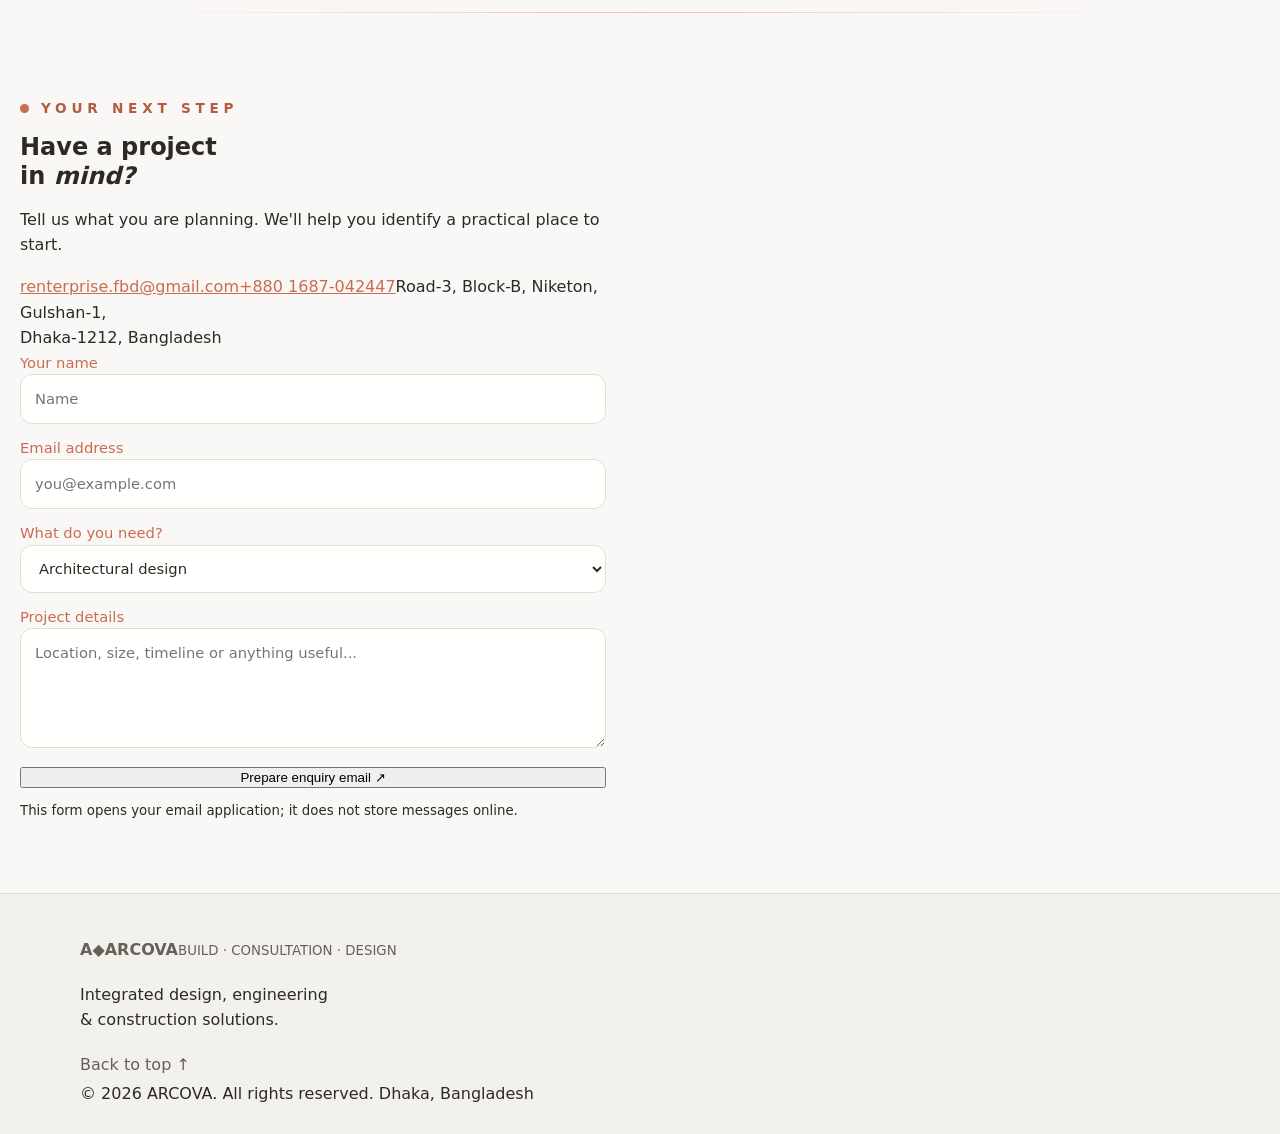
==== commit f24dfdb2: "Redesign ARCOVA website with bright architectural theme" ====
--- a/index.html
+++ b/index.html
@@ -1,156 +1,13 @@
-<!DOCTYPE html>
-<html lang="en">
-<head>
-	<meta charset="utf-8">
-	<meta name="viewport" content="width=device-width, initial-scale=1, viewport-fit=cover">
-	<title>ARCOVA | Architecture, Structural, Construction &amp; Interior in Dhaka</title>
-	<meta name="description" content="ARCOVA is a Dhaka-based, engineer-led firm offering architecture, structural design, BOQ, civil construction, interior and MEP supply under one accountable team.">
-	<meta name="color-scheme" content="dark">
-	<link rel="icon" href="data:image/svg+xml,%3Csvg xmlns='http://www.w3.org/2000/svg' viewBox='0 0 100 100'%3E%3Ctext y='.9em' font-size='90'%3E%F0%9F%8F%97%EF%B8%8F%3C/text%3E%3C/svg%3E">
-	<link rel="preconnect" href="https://fonts.googleapis.com"><link rel="preconnect" href="https://fonts.gstatic.com" crossorigin>
-	<link rel="stylesheet" href="https://fonts.googleapis.com/css2?family=Inter:wght@400;500;600&family=Sora:wght@500;600;700&display=swap">
-	<link rel="stylesheet" href="https://fonts.googleapis.com/css2?family=Cinzel:wght@500;600;700&family=Playfair+Display:wght@500;600;700&display=swap">
-	<link rel="stylesheet" href="style.css">
-</head>
-<body>
-	<header><div class="wrap nav">
-		<a class="logo" href="index.html" aria-label="ARCOVA home">
-			<svg viewBox="0 0 40 40" fill="none" stroke="#1565A8" stroke-width="2.6" stroke-linejoin="round">
-				<path d="M8 36V8l14-5v33"/>
-				<path d="M16 36V16l16-5v25"/>
-				<path d="M22 12l10-3v6l-10 3z" fill="#29B6E8" stroke="none"/>
-				<path d="M8 14l8-3v5z" fill="#29B6E8" stroke="none"/>
-			</svg>ARCOVA
-		</a>
-		<nav aria-label="Main"><ul id="menu">
-			<li>
-				<a class="l act" href="index.html">Home</a>
-			</li>
-			<li>
-				<a class="l" href="about.html">About</a>
-			</li>
-			<li>
-				<a class="l" href="services.html">Services</a>
-			</li>
-			<li>
-				<a class="l" href="projects.html">Projects</a>
-			</li>
-			<li>
-				<a class="l" href="clients.html">Clients</a>
-			</li>
-			<li>
-				<a class="l" href="team.html">Team</a>
-			</li>
-			<li>
-				<a class="l" href="contact.html">Contact</a>
-			</li>
-			</ul>
-		</nav>
-		<a class="btn cta-nav" href="contact.html">Get a Free Consultation</a>
-		<button id="burger" aria-label="Open menu" aria-expanded="false" aria-controls="menu">&#9776;</button>
-		</div>
-	</header>
-<main>
-	<section id="home" class="on first">
-		<div class="wrap">
-			<div class="hero">
-				<div>
-					<div class="eyebrow">SINCE 2024</div>
-						<h1>ARCOVA</h1>
-						<h2>Build, Consultation &amp; Design</h2>
-						<p class="disc">Architecture | Structural | <abbr title="Bill of Quantities: a detailed list of materials and costs">BOQ</abbr> &amp; Estimation | Civil Construction <br> Interior | MEP &amp; Supply</p>
-						<p class="banner">Integrated Design, Engineering &amp; Construction Solutions.</p>
-					<div class="btns">
-						<a class="btn" href="contact.html">Get a Free Consultation</a>
-						<a class="btn out" href="projects.html">View Our Projects</a>
-					</div>
-				</div>
-				<div class="collage" aria-label="Project photo placeholders">
-					<div class="ph img"><img src="D:\Company Profile\Website\img\farmhouse.png" alt="Farmhouse"></div>
-					<div class="ph img"><img src="D:\Company Profile\Website\img\apartment_facade.png" alt="Apartment Facade"></div>
-					<div class="ph"><img src="D:\Company Profile\Website\img\duplex.png" alt="Duplex"></div>
-					<div class="ph"><img src="D:\Company Profile\Website\img\under_construction.png" alt="Under Construction"></div>
-				</div>
-			</div>
-			<div class="trust"><div><b data-c="">0</b>documented project records since 2024</div>
-				<div>
-					<b data-c="3">0</b>codes followed: BNBC, ACI &amp; ASTM
-				</div>
-				<div>
-					<b data-c="6">0</b>service areas, one engineer-led team
-				</div>
-			</div>
-		</div>
-	</section>
-	<section id="why" class="on">
-		<div class="wrap">
-			<h2 class="sec-h" data-h="WHY ARCOVA"></h2>
-			<p class="sub">From concept sketch to completed structure.</p>
-			<div class="grid g4" id="whyc"></div>
-			<div class="ph tall" style="margin-top:24px"><img src="D:\Company Profile\Website\img\isbd.png" alt="ISDB"></div>
-			<div class="note">ISDB Twin Tower, Agargaon, Dhaka (construction work on going, 2026)</div>
-		</div>
-	</section>
-	<section id="explore" class="on">
-		<div class="wrap">
-			<h2 class="sec-h" data-h="EXPLORE ARCOVA"></h2>
-			<p class="sub">Choose a page to learn more.</p>
-			<div class="grid g3" id="ex"></div>
-		</div>
-	</section>
-
-<!-- <section id="explore" class="on">
-    <div class="wrap">
-        <h2 class="sec-h" data-h="EXPLORE ARCOVA">EXPLORE ARCOVA</h2>
-        <p class="sub">Choose a page to learn more.</p>
-        <div class="grid g3" id="ex">
-            <a href="about.html" class="card rv" style="text-decoration:none;color:inherit">
-                <h3>About us</h3><p>Who we are, how we work and the sectors we serve.</p>
-            </a>
-            <a href="services.html" class="card rv" style="text-decoration:none;color:inherit">
-                <h3>Services</h3><p>Eight services, from design to construction.</p>
-            </a>
-            <a href="projects.html" class="card rv" style="text-decoration:none;color:inherit">
-                <h3>Projects</h3><p>Featured work and our full project record.</p>
-            </a>
-        </div>
-    </div>
-</section> -->
-
-</main>
-<footer>
-	<div class="wrap">
-		<div class="fg">
-			<div>
-				<a class="logo" href="index.html" style="padding:0">ARCOVA</a>
-				<p style="margin:10px 0 0;color:var(--primary)">Build, Consultation &amp; Design</p>
-				<p style="color:var(--text2);margin:6px 0 0">Integrated Design, Engineering &amp; Construction Solutions.</p>
-			</div>
-			<div>
-				<b style="color:var(--primary)">Quick links</b>
-				<a href="about.html">About</a><a href="services.html">Services</a>
-				<a href="projects.html">Projects</a><a href="team.html">Team</a>
-			</div>
-			<div>
-				<b style="color:var(--primary)">Contact</b>
-				<span>Road-3, Block-B, Niketon, Gulshan-1, Dhaka-1212</span>
-				<a href="mailto:renterprise.fbd@gmail.com">renterprise.fbd@gmail.com</a>
-				<a href="tel:01687042447">01687042447</a>
-			</div>
-		</div>
-		<div class="copy">© 2026 ARCOVA | Build, Consultation &amp; Design. All rights reserved.</div>
-	</div>
-</footer>
-	<div id="modal" role="dialog" aria-modal="true" aria-labelledby="mt">
-		<div class="panel">
-			<button class="x" aria-label="Close" id="mx">&times;</button>
-			<div class="ph" style="min-height:200px" id="mi"></div>
-			<h3 id="mt" style="color:var(--primary);margin:16px 0 4px;font-size:1.3rem"></h3>
-			<p id="md" style="margin:0;color:var(--text2)"></p>
-		</div>
-	</div>
-	<a class="btn" id="call" href="tel:01687042447">Call us</a>
-	<button id="top" aria-label="Back to top">&uarr;</button>
-<script src="script.js"></script>
-</body>
-</html>
+<!doctype html><html lang="en"><head><meta charset="utf-8"><meta name="viewport" content="width=device-width,initial-scale=1"><title>ARCOVA | Build, Consultation & Design</title><meta name="description" content="Architecture, engineering, cost planning and construction in Bangladesh."><link rel="preconnect" href="https://fonts.googleapis.com"><link href="https://fonts.googleapis.com/css2?family=DM+Sans:wght@400;500;600;700&family=Manrope:wght@500;600;700;800&family=Playfair+Display:ital,wght@0,500;0,600;1,500&display=swap" rel="stylesheet"><link rel="stylesheet" href="style.css"></head><body>
+<header><div class="wrap nav"><a class="brand" href="#home"><b class="symbol">A<span>◆</span></b><span><strong>ARCOVA</strong><small>BUILD · CONSULTATION · DESIGN</small></span></a><button class="menu-toggle" aria-label="Toggle navigation">☰</button><nav class="menu"><a href="#home">Home</a><a href="#about">About</a><a href="#services">Services</a><a href="#projects">Projects</a><a href="#team">Team</a></nav><a class="button small" href="#contact">Let's Talk ↗</a></div></header>
+<main><section class="hero" id="home"><div class="wrap hero-grid"><div><p class="eyebrow">ENGINEERING IDEAS INTO REALITY</p><h1>Thoughtful design.<br><em>Confident</em> construction.</h1><p class="lead">One connected team for architecture, engineering, cost planning and construction — from the first idea to the final detail.</p><div class="actions"><a class="button" href="#services">Explore our services ↗</a><a class="plain-link" href="#projects">Discover our work →</a></div><p class="location">DHAKA, BANGLADESH · INTEGRATED PROJECT DELIVERY</p></div><div class="hero-art"><img class="hero-image" src="img/farmhouse.png" alt="Farmhouse design project"><img class="inset-image" src="img/apartment_facade.png" alt="Apartment facade"><div class="image-note"><b>Designed around you</b><small>Practical · Considered · Buildable</small></div></div></div><div class="wrap hero-strip">DESIGN <i>+</i> ENGINEERING <i>+</i> EXECUTION <span></span> FROM CONCEPT TO COMPLETION</div></section>
+<section class="intro"><div class="wrap intro-grid"><h2>Good projects begin with<br><strong>good decisions.</strong></h2><p>ARCOVA connects the disciplines that shape a successful built environment — helping clients plan clearly, coordinate confidently and move forward with purpose.</p><a class="circle" href="#about">↘</a></div></section>
+<section class="section" id="about"><div class="wrap about-grid"><div class="about-image"><img src="img/isbd.png" alt="ISDB Twin Tower"><div class="caption"><small>PROJECT SPOTLIGHT</small><b>ISDB Twin Tower</b><span>Agargaon, Dhaka</span></div></div><div><p class="eyebrow">A LITTLE ABOUT US</p><h2>Engineering expertise,<br><em>human</em> understanding.</h2><p>ARCOVA is a Dhaka-based, engineer-led firm delivering integrated solutions for residential, commercial, institutional and public-sector projects. We bring design, structural thinking, estimation, construction and specialist support into one coordinated process.</p><p>Our approach is simple: understand the brief, respect the site, communicate clearly and make decisions that work in the real world.</p><a class="button ghost" href="#team">Meet our team ↗</a><div class="values"><span><b>01</b> Clear communication</span><span><b>02</b> Coordinated expertise</span><span><b>03</b> Practical outcomes</span></div></div></div></section>
+<section class="section services" id="services"><div class="wrap"><div class="section-head"><div><p class="eyebrow">WHAT WE DO</p><h2>Everything connected.<br><em>Nothing overlooked.</em></h2></div><p>From early-stage planning to on-site delivery, our service areas work together to keep your project moving in the right direction.</p></div><div class="service-grid">
+<article><small>01 / DESIGN</small><b>⌂</b><h3>Architectural planning & design</h3><p>Concept development, 2D layouts, working drawings, 3D views and approval-plan support.</p></article><article><small>02 / ENGINEERING</small><b>⌁</b><h3>Structural analysis & design</h3><p>Structural modeling, analysis, member design and construction drawings.</p></article><article><small>03 / COST</small><b>▤</b><h3>Estimation & BOQ</h3><p>Cost estimation, bills of quantities, project profiles and scheduling support.</p></article><article><small>04 / DELIVERY</small><b>◫</b><h3>Civil construction & supervision</h3><p>Construction management, site supervision, quality control and materials supply.</p></article><article><small>05 / INTERIORS</small><b>▧</b><h3>Interior design & execution</h3><p>Interior concepts, 3D visualization, working elevations, joinery and finishing.</p></article><article><small>06 / BUILDING SYSTEMS</small><b>⌗</b><h3>MEP design & systems</h3><p>Electrical, plumbing, HVAC and ventilation design support and coordination.</p></article><article><small>07 / SITE INTELLIGENCE</small><b>⌖</b><h3>Soil test & digital survey</h3><p>Sub-soil investigation, site assessment and land mapping support.</p></article><article><small>08 / PROJECT SUPPORT</small><b>↗</b><h3>Project profiles & scheduling</h3><p>Project documentation, development profiles, work plans and milestones.</p></article></div></div></section>
+<section class="process"><div class="wrap process-grid"><div><p class="eyebrow light">HOW WE WORK</p><h2>A clear path from<br><em>idea to impact.</em></h2><p>A considered process helps everyone understand what happens next — and why.</p><a class="button pale" href="#contact">Start a conversation ↗</a></div><div class="steps"><div><b>01</b><span><strong>Understand</strong><small>Brief, objectives, site and requirements.</small></span></div><div><b>02</b><span><strong>Assess</strong><small>Site conditions, survey and constraints.</small></span></div><div><b>03</b><span><strong>Design & estimate</strong><small>Coordinated design, BOQ and schedule.</small></span></div><div><b>04</b><span><strong>Build & supervise</strong><small>Execution, coordination and quality checks.</small></span></div><div><b>05</b><span><strong>Handover</strong><small>Documentation, completion and support.</small></span></div></div></div></section>
+<section class="section" id="projects"><div class="wrap"><div class="section-head"><div><p class="eyebrow">SELECTED WORK</p><h2>Ideas made <em>real.</em></h2></div><p>A selection of residential, commercial, institutional and specialist work from the ARCOVA portfolio.</p></div><div class="filters"><button class="active" data-filter="all">All work</button><button data-filter="residential">Residential</button><button data-filter="commercial">Commercial</button><button data-filter="institutional">Institutional</button><button data-filter="design">Design</button></div><div class="projects"><article class="featured" data-category="residential"><img src="img/farmhouse.png" alt="Triplex Farmhouse"><small>RESIDENTIAL · KUSHTIA</small><h3>Triplex Farmhouse</h3><p>6,248 sft</p></article><article data-category="residential"><img src="img/duplex.png" alt="Residential Duplex"><small>RESIDENTIAL · COMILLA</small><h3>Residential Duplex</h3><p>3,332 sft</p></article><article data-category="commercial"><img src="img/apartment_facade.png" alt="Apartment facade"><small>COMMERCIAL · DHAKA</small><h3>Mid-rise Building Facade</h3><p>Architectural design</p></article><article data-category="design"><img src="img/cottage_night.png" alt="Cottage night view"><small>DESIGN · LANDSCAPE</small><h3>Cottage Night View</h3><p>Exterior visualization</p></article><article data-category="institutional"><img src="img/isbd.png" alt="ISDB Twin Tower"><small>INSTITUTIONAL · AGARGAON</small><h3>ISDB Twin Tower</h3><p>Construction work</p></article></div><p class="fineprint">Confirm project descriptions, dates and image permissions before public launch.</p></div></section>
+<section class="clients"><div class="wrap clients-grid"><div><p class="eyebrow">WORKING TOGETHER</p><h2>Built on <em>trust.</em><br>Strengthened by teamwork.</h2><p>We value the relationships behind every project — with clients, consultants, contractors and delivery partners.</p></div><div class="client-list"><span>Anirbaan Holdings Ltd.</span><span>Macro Construction & Engineering Ltd.</span><span>Urmi Group</span><span>Urban Sight Real Estate Ltd.</span><span>Urbane Studio</span><span>Civil Aviation Authority of Bangladesh</span><span>Bangladesh Air Force</span><span>China Railway Construction Group JV</span></div></div></section>
+<section class="section team" id="team"><div class="wrap"><div class="section-head"><div><p class="eyebrow">THE PEOPLE</p><h2>Good work is a<br><em>team effort.</em></h2></div><p>Our multidisciplinary team brings together perspectives from civil, electrical and architectural practice.</p></div><div class="team-grid"><article><div class="initials">RH</div><h3>Md. Raihanul Hoque Chowdhury</h3><small>Proprietor & Consulting Engineer</small><p>BS Civil & Environmental Engineering, NSU; MS Environmental Science & Management, JU.</p></article><article><img src="img/nahid.jpg" alt="Mohammad Nahid Hassan"><h3>Mohammad Nahid Hassan</h3><small>Co-founder · Consulting Engineer</small><p>BS Civil & Environmental Engineering, NSU; MS Environmental Science & Management, JU.</p></article><article><img src="img/ibrahim.jpg" alt="Mohammad Ibrahim"><h3>Mohammad Ibrahim</h3><small>Co-founder · Electrical Consultant</small><p>BS Electrical and Electronic Engineering, University of Asia Pacific.</p></article><article><div class="initials">HR</div><h3>Engr. Habibur Rahman Patwary</h3><small>Electrical Consultant</small><p>BS Electrical & Electronics Engineering, CUET.</p></article><article><div class="initials">SR</div><h3>Md. Shonok Rohan</h3><small>Senior Architect · IAB AR-495</small><p>B.Arch, North South University.</p></article><article><div class="initials">MA</div><h3>Sheikh Muhammad Muhtashim Abid</h3><small>Structural Consultant</small><p>BS Civil & Environmental Engineering, NSU.</p></article><article><div class="initials">AK</div><h3>Anik Kumar Bhakta</h3><small>Senior Engineer</small><p>BS Civil & Environmental Engineering, NSU; MS Environmental Science & Management, JU.</p></article><article><div class="initials">MR</div><h3>Mohammed Rabby</h3><small>Junior Engineer & Software Specialist</small><p>Diploma in Electronics (EEE), National Polytechnic Institute.</p></article></div></div></section>
+<section class="contact" id="contact"><div class="wrap contact-grid"><div><p class="eyebrow light">YOUR NEXT STEP</p><h2>Have a project<br>in <em>mind?</em></h2><p>Tell us what you are planning. We'll help you identify a practical place to start.</p><div class="contact-info"><a href="mailto:renterprise.fbd@gmail.com">renterprise.fbd@gmail.com</a><a href="tel:+8801687042447">+880 1687-042447</a><span>Road-3, Block-B, Niketon, Gulshan-1,<br>Dhaka-1212, Bangladesh</span></div></div><form id="enquiry"><label>Your name<input name="name" required placeholder="Name"></label><label>Email address<input name="email" type="email" required placeholder="you@example.com"></label><label>What do you need?<select name="service"><option>Architectural design</option><option>Structural design</option><option>BOQ & estimation</option><option>Civil construction</option><option>Interior design</option><option>MEP & supply</option><option>Soil test & survey</option><option>Other</option></select></label><label>Project details<textarea name="message" rows="4" placeholder="Location, size, timeline or anything useful..."></textarea></label><button class="button gold" type="submit">Prepare enquiry email ↗</button><small class="form-note">This form opens your email application; it does not store messages online.</small></form></div></section></main>
+<footer><div class="wrap foot"><a class="brand" href="#home"><b class="symbol">A<span>◆</span></b><span><strong>ARCOVA</strong><small>BUILD · CONSULTATION · DESIGN</small></span></a><p>Integrated design, engineering<br>& construction solutions.</p><a href="#home">Back to top ↑</a></div><div class="wrap copyright">© 2026 ARCOVA. All rights reserved. <span>Dhaka, Bangladesh</span></div></footer><script src="script.js"></script></body></html>
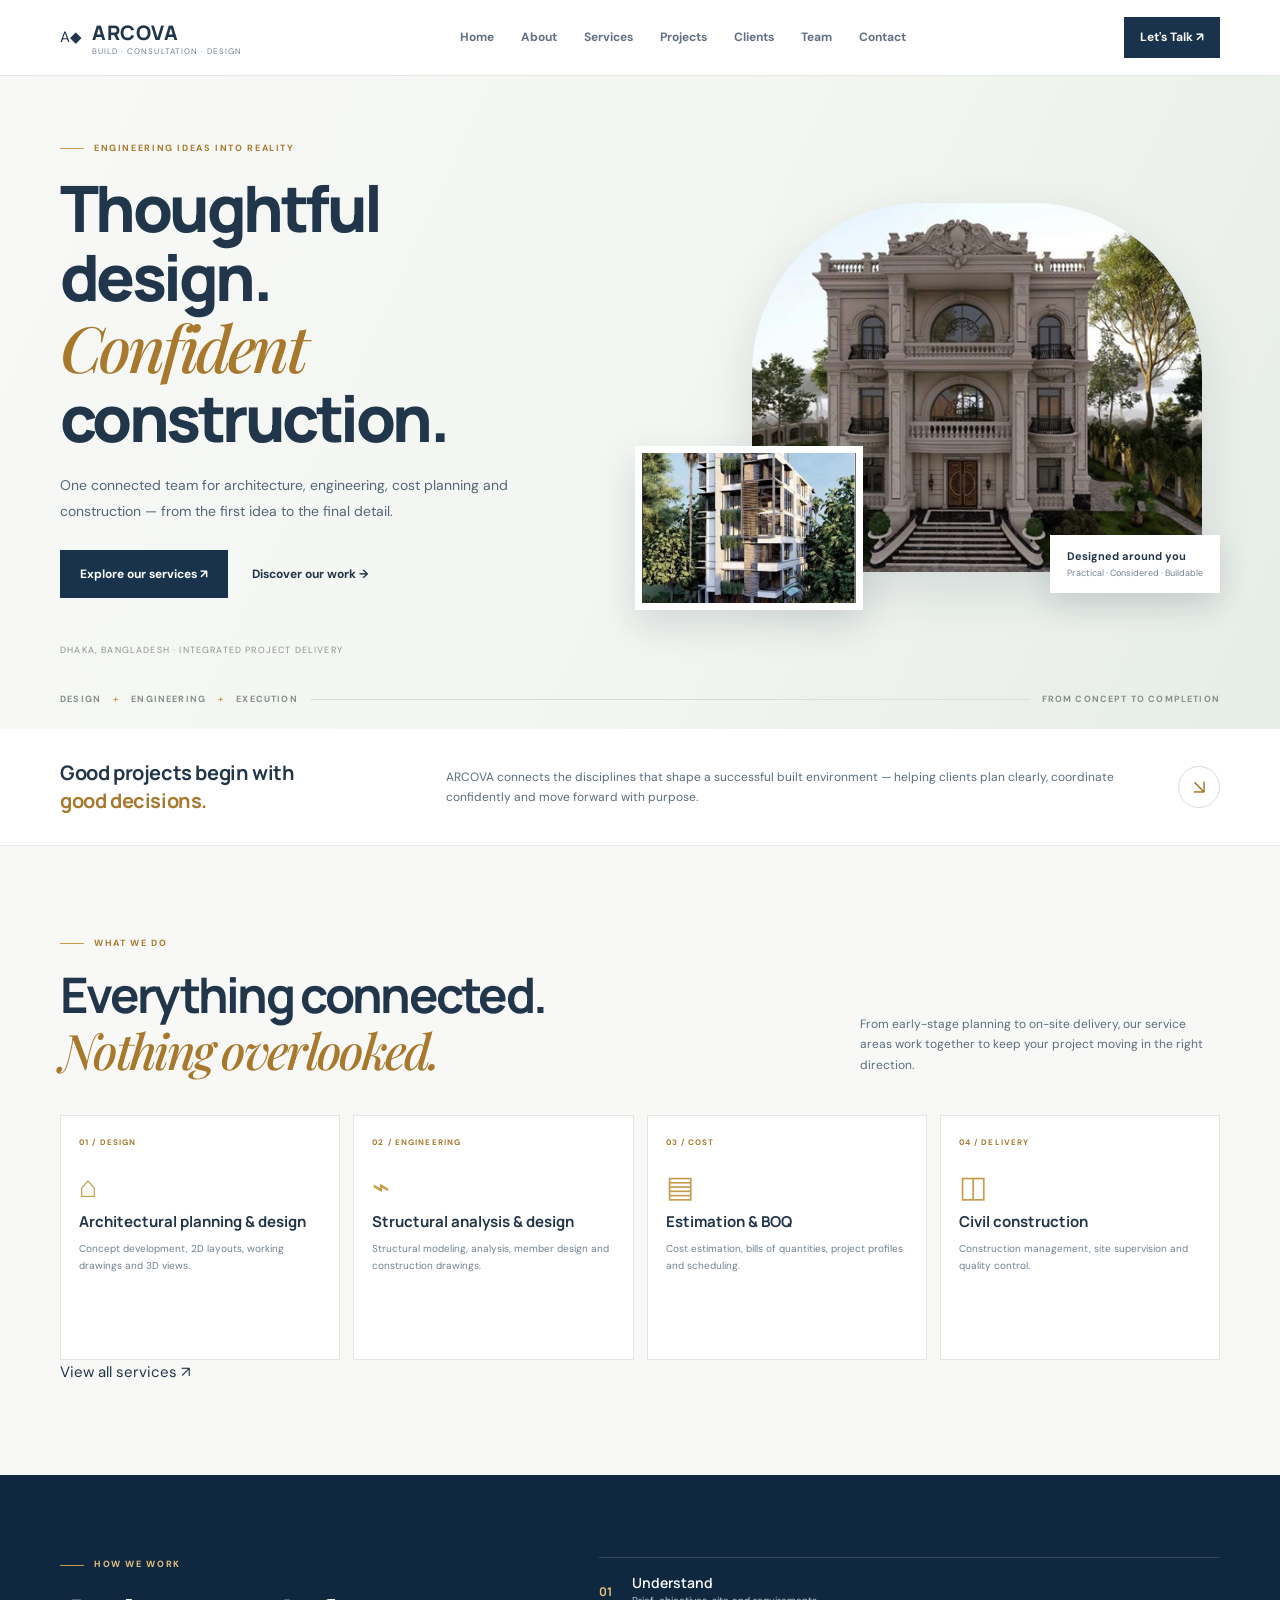
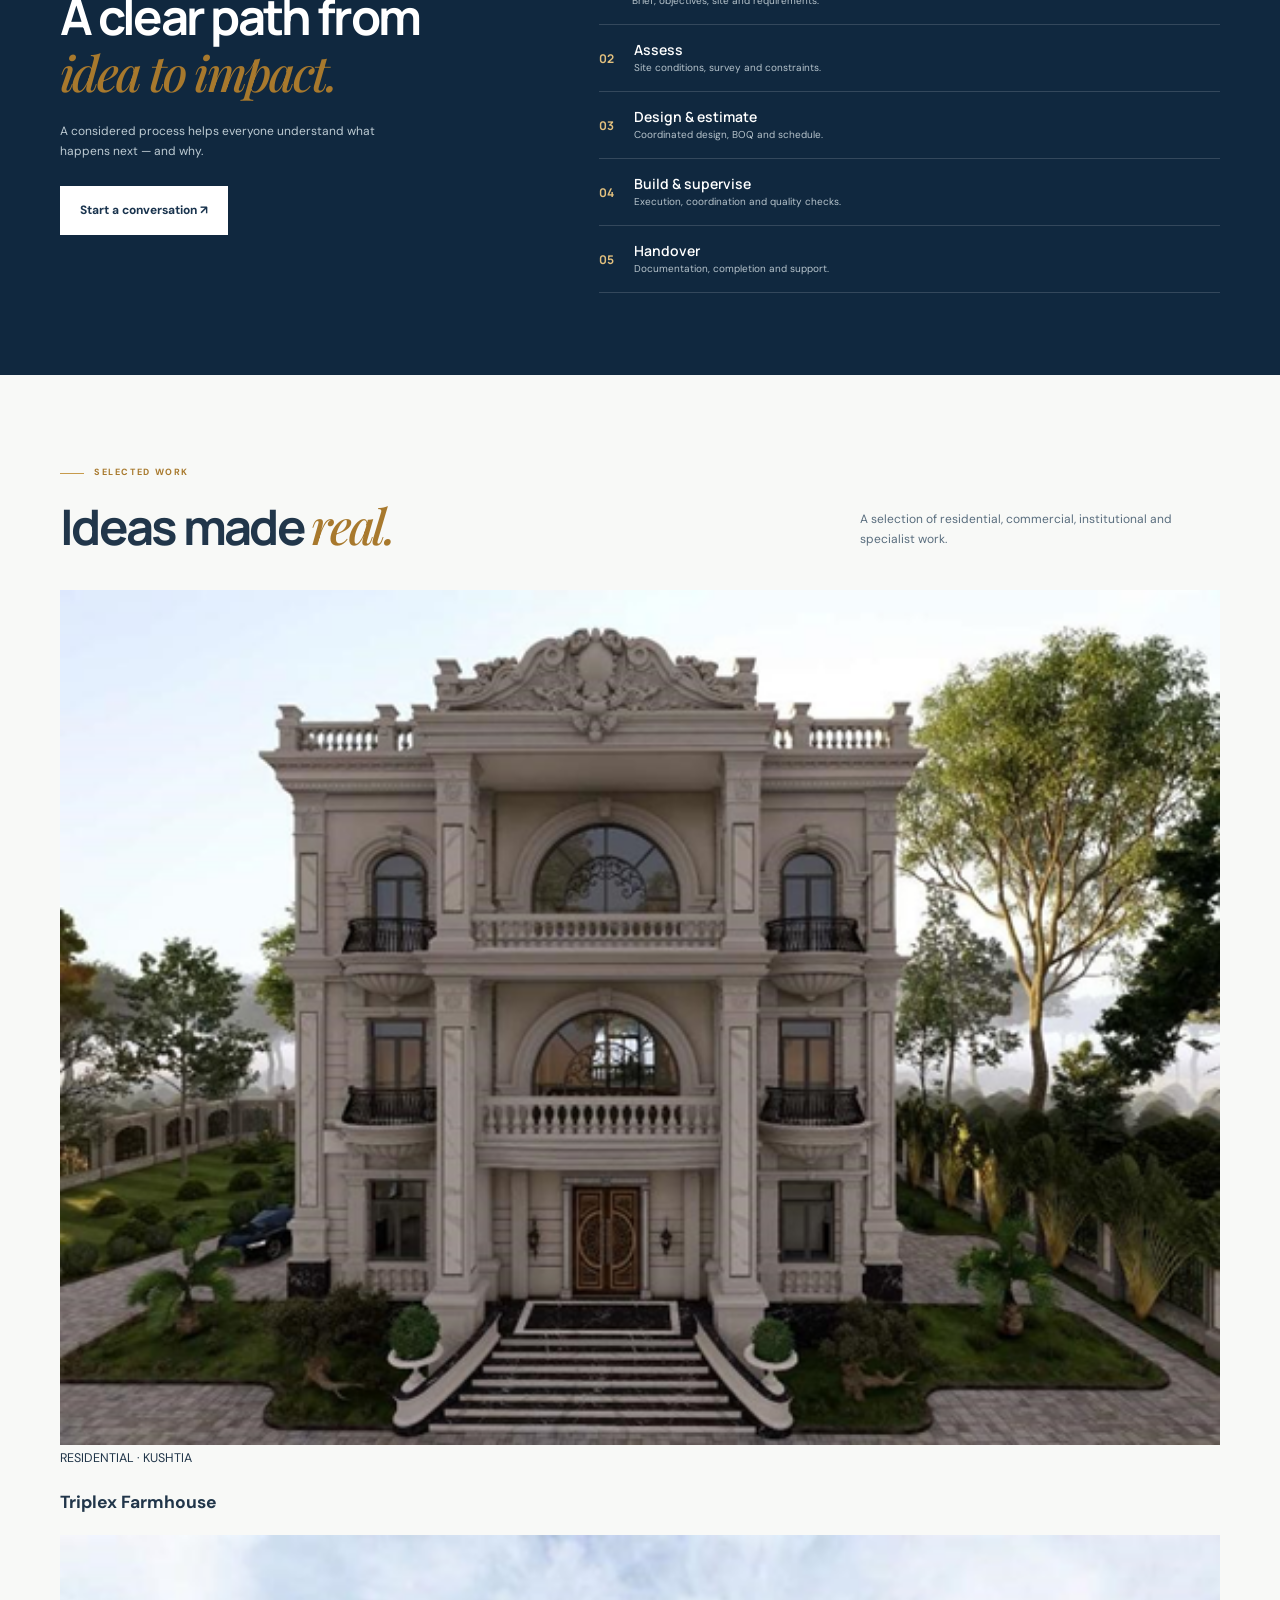
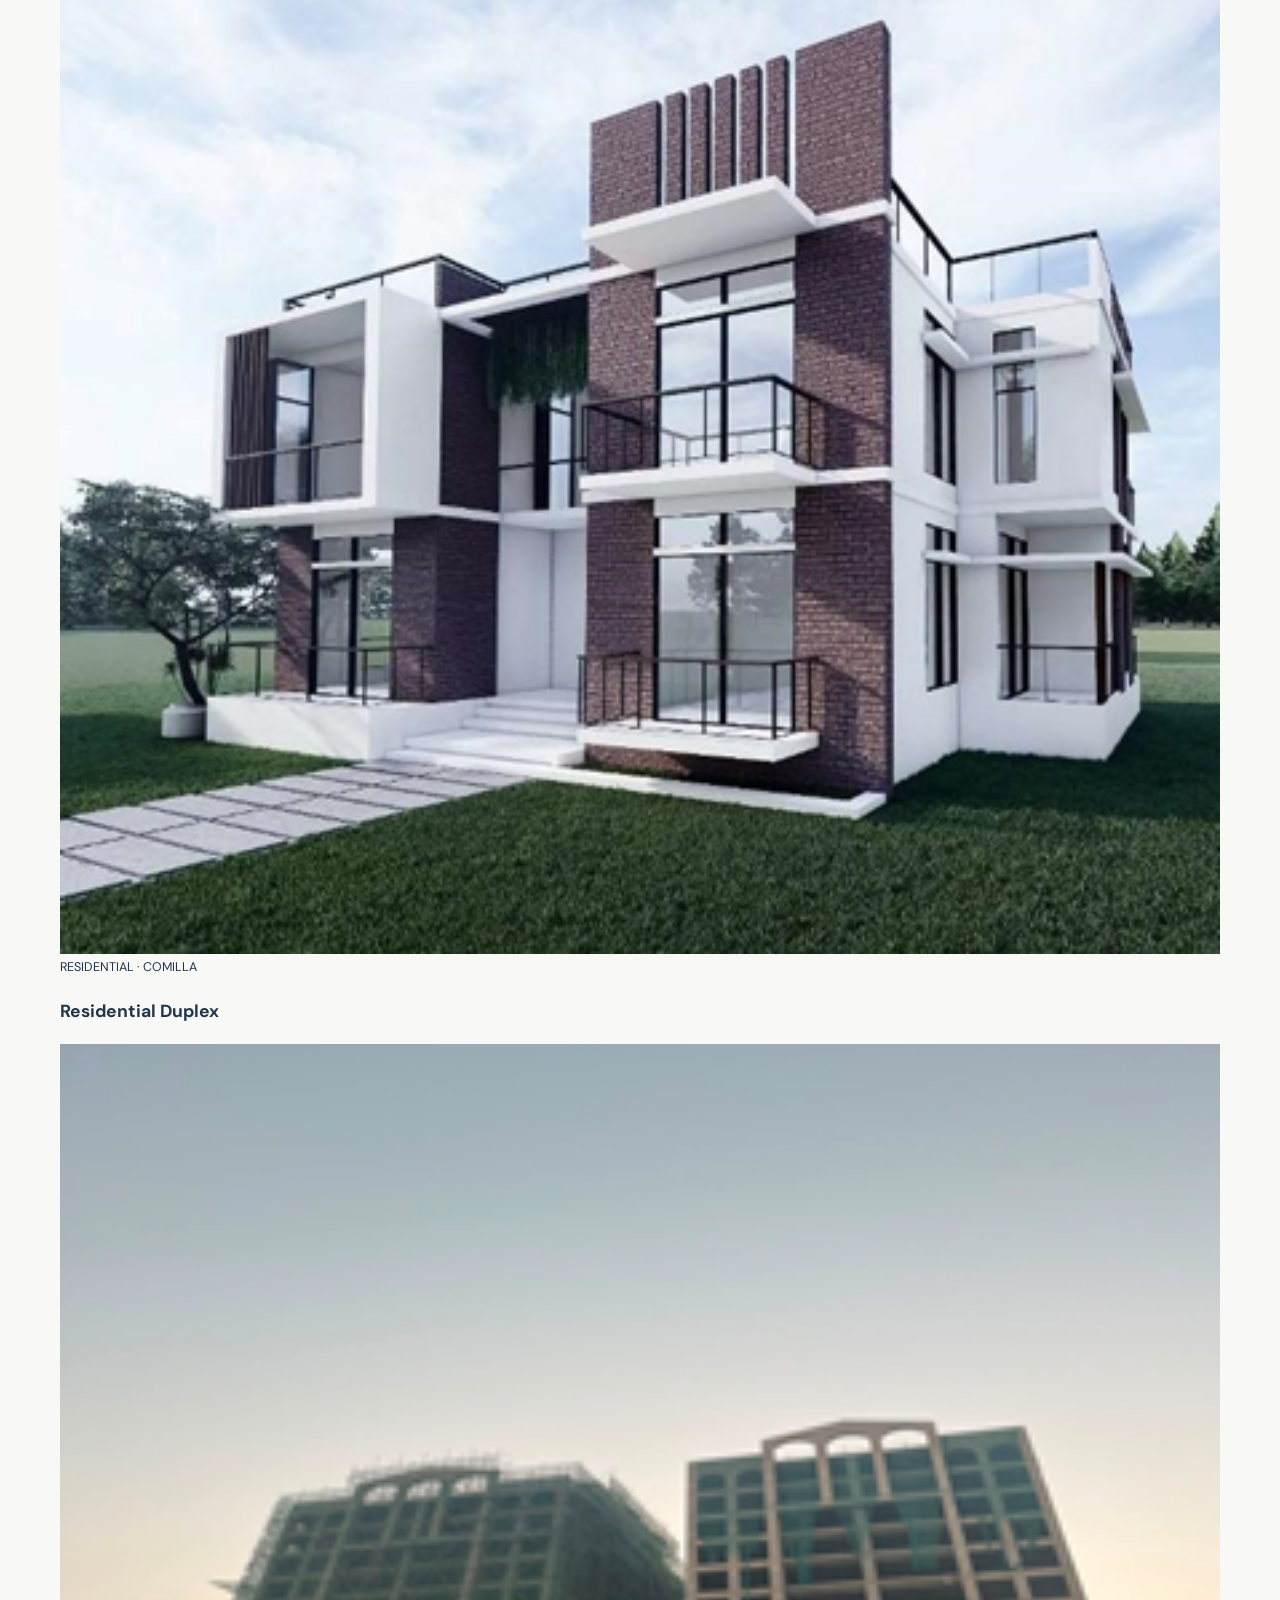
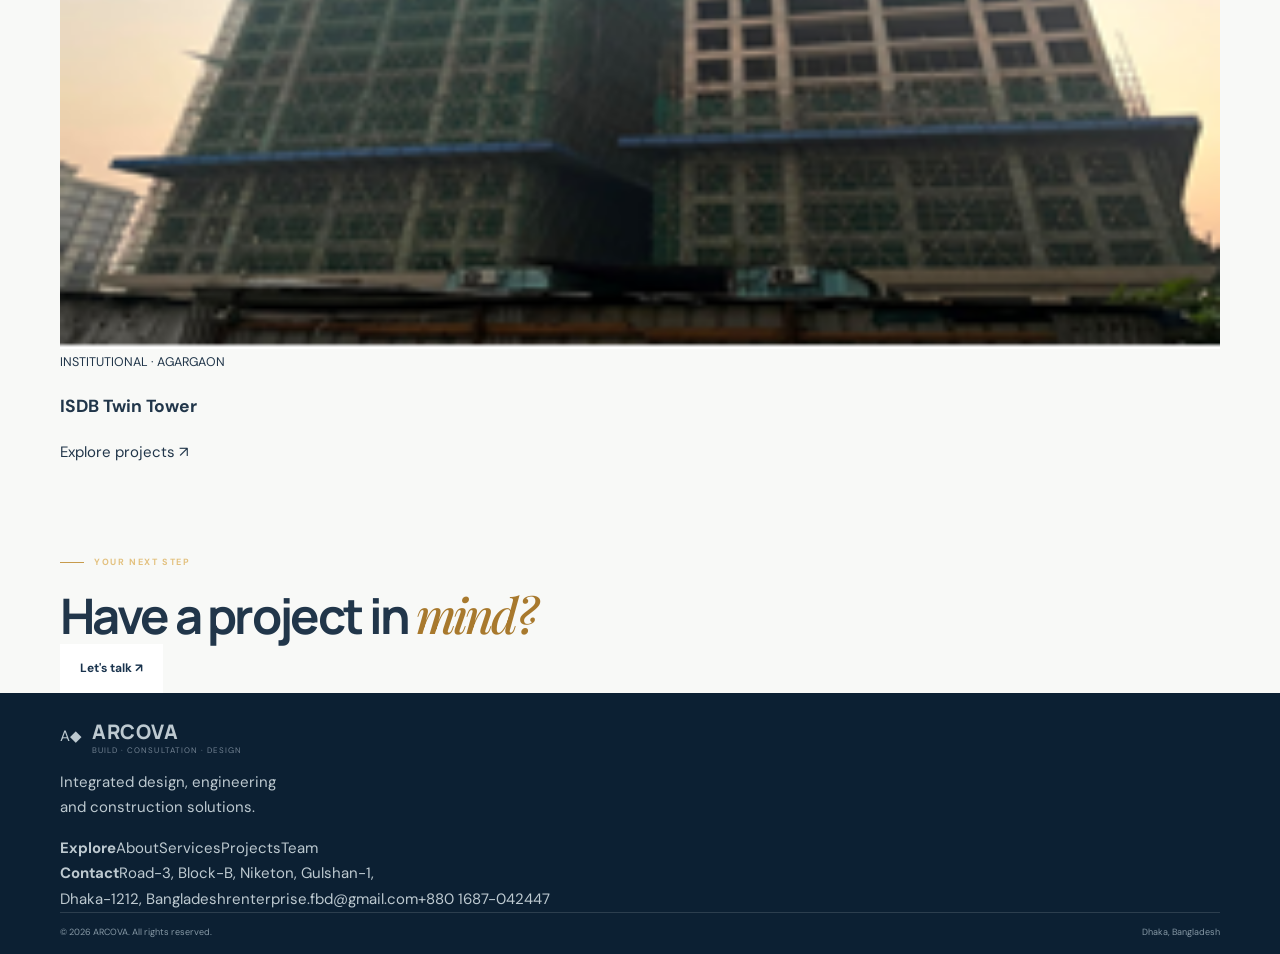
==== commit 7c5f3a7e: "Redesign index.html as a dedicated ARCOVA page" ====
--- a/index.html
+++ b/index.html
@@ -1,13 +1,7 @@
-<!doctype html><html lang="en"><head><meta charset="utf-8"><meta name="viewport" content="width=device-width,initial-scale=1"><title>ARCOVA | Build, Consultation & Design</title><meta name="description" content="Architecture, engineering, cost planning and construction in Bangladesh."><link rel="preconnect" href="https://fonts.googleapis.com"><link href="https://fonts.googleapis.com/css2?family=DM+Sans:wght@400;500;600;700&family=Manrope:wght@500;600;700;800&family=Playfair+Display:ital,wght@0,500;0,600;1,500&display=swap" rel="stylesheet"><link rel="stylesheet" href="style.css"></head><body>
-<header><div class="wrap nav"><a class="brand" href="#home"><b class="symbol">A<span>◆</span></b><span><strong>ARCOVA</strong><small>BUILD · CONSULTATION · DESIGN</small></span></a><button class="menu-toggle" aria-label="Toggle navigation">☰</button><nav class="menu"><a href="#home">Home</a><a href="#about">About</a><a href="#services">Services</a><a href="#projects">Projects</a><a href="#team">Team</a></nav><a class="button small" href="#contact">Let's Talk ↗</a></div></header>
-<main><section class="hero" id="home"><div class="wrap hero-grid"><div><p class="eyebrow">ENGINEERING IDEAS INTO REALITY</p><h1>Thoughtful design.<br><em>Confident</em> construction.</h1><p class="lead">One connected team for architecture, engineering, cost planning and construction — from the first idea to the final detail.</p><div class="actions"><a class="button" href="#services">Explore our services ↗</a><a class="plain-link" href="#projects">Discover our work →</a></div><p class="location">DHAKA, BANGLADESH · INTEGRATED PROJECT DELIVERY</p></div><div class="hero-art"><img class="hero-image" src="img/farmhouse.png" alt="Farmhouse design project"><img class="inset-image" src="img/apartment_facade.png" alt="Apartment facade"><div class="image-note"><b>Designed around you</b><small>Practical · Considered · Buildable</small></div></div></div><div class="wrap hero-strip">DESIGN <i>+</i> ENGINEERING <i>+</i> EXECUTION <span></span> FROM CONCEPT TO COMPLETION</div></section>
-<section class="intro"><div class="wrap intro-grid"><h2>Good projects begin with<br><strong>good decisions.</strong></h2><p>ARCOVA connects the disciplines that shape a successful built environment — helping clients plan clearly, coordinate confidently and move forward with purpose.</p><a class="circle" href="#about">↘</a></div></section>
-<section class="section" id="about"><div class="wrap about-grid"><div class="about-image"><img src="img/isbd.png" alt="ISDB Twin Tower"><div class="caption"><small>PROJECT SPOTLIGHT</small><b>ISDB Twin Tower</b><span>Agargaon, Dhaka</span></div></div><div><p class="eyebrow">A LITTLE ABOUT US</p><h2>Engineering expertise,<br><em>human</em> understanding.</h2><p>ARCOVA is a Dhaka-based, engineer-led firm delivering integrated solutions for residential, commercial, institutional and public-sector projects. We bring design, structural thinking, estimation, construction and specialist support into one coordinated process.</p><p>Our approach is simple: understand the brief, respect the site, communicate clearly and make decisions that work in the real world.</p><a class="button ghost" href="#team">Meet our team ↗</a><div class="values"><span><b>01</b> Clear communication</span><span><b>02</b> Coordinated expertise</span><span><b>03</b> Practical outcomes</span></div></div></div></section>
-<section class="section services" id="services"><div class="wrap"><div class="section-head"><div><p class="eyebrow">WHAT WE DO</p><h2>Everything connected.<br><em>Nothing overlooked.</em></h2></div><p>From early-stage planning to on-site delivery, our service areas work together to keep your project moving in the right direction.</p></div><div class="service-grid">
-<article><small>01 / DESIGN</small><b>⌂</b><h3>Architectural planning & design</h3><p>Concept development, 2D layouts, working drawings, 3D views and approval-plan support.</p></article><article><small>02 / ENGINEERING</small><b>⌁</b><h3>Structural analysis & design</h3><p>Structural modeling, analysis, member design and construction drawings.</p></article><article><small>03 / COST</small><b>▤</b><h3>Estimation & BOQ</h3><p>Cost estimation, bills of quantities, project profiles and scheduling support.</p></article><article><small>04 / DELIVERY</small><b>◫</b><h3>Civil construction & supervision</h3><p>Construction management, site supervision, quality control and materials supply.</p></article><article><small>05 / INTERIORS</small><b>▧</b><h3>Interior design & execution</h3><p>Interior concepts, 3D visualization, working elevations, joinery and finishing.</p></article><article><small>06 / BUILDING SYSTEMS</small><b>⌗</b><h3>MEP design & systems</h3><p>Electrical, plumbing, HVAC and ventilation design support and coordination.</p></article><article><small>07 / SITE INTELLIGENCE</small><b>⌖</b><h3>Soil test & digital survey</h3><p>Sub-soil investigation, site assessment and land mapping support.</p></article><article><small>08 / PROJECT SUPPORT</small><b>↗</b><h3>Project profiles & scheduling</h3><p>Project documentation, development profiles, work plans and milestones.</p></article></div></div></section>
-<section class="process"><div class="wrap process-grid"><div><p class="eyebrow light">HOW WE WORK</p><h2>A clear path from<br><em>idea to impact.</em></h2><p>A considered process helps everyone understand what happens next — and why.</p><a class="button pale" href="#contact">Start a conversation ↗</a></div><div class="steps"><div><b>01</b><span><strong>Understand</strong><small>Brief, objectives, site and requirements.</small></span></div><div><b>02</b><span><strong>Assess</strong><small>Site conditions, survey and constraints.</small></span></div><div><b>03</b><span><strong>Design & estimate</strong><small>Coordinated design, BOQ and schedule.</small></span></div><div><b>04</b><span><strong>Build & supervise</strong><small>Execution, coordination and quality checks.</small></span></div><div><b>05</b><span><strong>Handover</strong><small>Documentation, completion and support.</small></span></div></div></div></section>
-<section class="section" id="projects"><div class="wrap"><div class="section-head"><div><p class="eyebrow">SELECTED WORK</p><h2>Ideas made <em>real.</em></h2></div><p>A selection of residential, commercial, institutional and specialist work from the ARCOVA portfolio.</p></div><div class="filters"><button class="active" data-filter="all">All work</button><button data-filter="residential">Residential</button><button data-filter="commercial">Commercial</button><button data-filter="institutional">Institutional</button><button data-filter="design">Design</button></div><div class="projects"><article class="featured" data-category="residential"><img src="img/farmhouse.png" alt="Triplex Farmhouse"><small>RESIDENTIAL · KUSHTIA</small><h3>Triplex Farmhouse</h3><p>6,248 sft</p></article><article data-category="residential"><img src="img/duplex.png" alt="Residential Duplex"><small>RESIDENTIAL · COMILLA</small><h3>Residential Duplex</h3><p>3,332 sft</p></article><article data-category="commercial"><img src="img/apartment_facade.png" alt="Apartment facade"><small>COMMERCIAL · DHAKA</small><h3>Mid-rise Building Facade</h3><p>Architectural design</p></article><article data-category="design"><img src="img/cottage_night.png" alt="Cottage night view"><small>DESIGN · LANDSCAPE</small><h3>Cottage Night View</h3><p>Exterior visualization</p></article><article data-category="institutional"><img src="img/isbd.png" alt="ISDB Twin Tower"><small>INSTITUTIONAL · AGARGAON</small><h3>ISDB Twin Tower</h3><p>Construction work</p></article></div><p class="fineprint">Confirm project descriptions, dates and image permissions before public launch.</p></div></section>
-<section class="clients"><div class="wrap clients-grid"><div><p class="eyebrow">WORKING TOGETHER</p><h2>Built on <em>trust.</em><br>Strengthened by teamwork.</h2><p>We value the relationships behind every project — with clients, consultants, contractors and delivery partners.</p></div><div class="client-list"><span>Anirbaan Holdings Ltd.</span><span>Macro Construction & Engineering Ltd.</span><span>Urmi Group</span><span>Urban Sight Real Estate Ltd.</span><span>Urbane Studio</span><span>Civil Aviation Authority of Bangladesh</span><span>Bangladesh Air Force</span><span>China Railway Construction Group JV</span></div></div></section>
-<section class="section team" id="team"><div class="wrap"><div class="section-head"><div><p class="eyebrow">THE PEOPLE</p><h2>Good work is a<br><em>team effort.</em></h2></div><p>Our multidisciplinary team brings together perspectives from civil, electrical and architectural practice.</p></div><div class="team-grid"><article><div class="initials">RH</div><h3>Md. Raihanul Hoque Chowdhury</h3><small>Proprietor & Consulting Engineer</small><p>BS Civil & Environmental Engineering, NSU; MS Environmental Science & Management, JU.</p></article><article><img src="img/nahid.jpg" alt="Mohammad Nahid Hassan"><h3>Mohammad Nahid Hassan</h3><small>Co-founder · Consulting Engineer</small><p>BS Civil & Environmental Engineering, NSU; MS Environmental Science & Management, JU.</p></article><article><img src="img/ibrahim.jpg" alt="Mohammad Ibrahim"><h3>Mohammad Ibrahim</h3><small>Co-founder · Electrical Consultant</small><p>BS Electrical and Electronic Engineering, University of Asia Pacific.</p></article><article><div class="initials">HR</div><h3>Engr. Habibur Rahman Patwary</h3><small>Electrical Consultant</small><p>BS Electrical & Electronics Engineering, CUET.</p></article><article><div class="initials">SR</div><h3>Md. Shonok Rohan</h3><small>Senior Architect · IAB AR-495</small><p>B.Arch, North South University.</p></article><article><div class="initials">MA</div><h3>Sheikh Muhammad Muhtashim Abid</h3><small>Structural Consultant</small><p>BS Civil & Environmental Engineering, NSU.</p></article><article><div class="initials">AK</div><h3>Anik Kumar Bhakta</h3><small>Senior Engineer</small><p>BS Civil & Environmental Engineering, NSU; MS Environmental Science & Management, JU.</p></article><article><div class="initials">MR</div><h3>Mohammed Rabby</h3><small>Junior Engineer & Software Specialist</small><p>Diploma in Electronics (EEE), National Polytechnic Institute.</p></article></div></div></section>
-<section class="contact" id="contact"><div class="wrap contact-grid"><div><p class="eyebrow light">YOUR NEXT STEP</p><h2>Have a project<br>in <em>mind?</em></h2><p>Tell us what you are planning. We'll help you identify a practical place to start.</p><div class="contact-info"><a href="mailto:renterprise.fbd@gmail.com">renterprise.fbd@gmail.com</a><a href="tel:+8801687042447">+880 1687-042447</a><span>Road-3, Block-B, Niketon, Gulshan-1,<br>Dhaka-1212, Bangladesh</span></div></div><form id="enquiry"><label>Your name<input name="name" required placeholder="Name"></label><label>Email address<input name="email" type="email" required placeholder="you@example.com"></label><label>What do you need?<select name="service"><option>Architectural design</option><option>Structural design</option><option>BOQ & estimation</option><option>Civil construction</option><option>Interior design</option><option>MEP & supply</option><option>Soil test & survey</option><option>Other</option></select></label><label>Project details<textarea name="message" rows="4" placeholder="Location, size, timeline or anything useful..."></textarea></label><button class="button gold" type="submit">Prepare enquiry email ↗</button><small class="form-note">This form opens your email application; it does not store messages online.</small></form></div></section></main>
-<footer><div class="wrap foot"><a class="brand" href="#home"><b class="symbol">A<span>◆</span></b><span><strong>ARCOVA</strong><small>BUILD · CONSULTATION · DESIGN</small></span></a><p>Integrated design, engineering<br>& construction solutions.</p><a href="#home">Back to top ↑</a></div><div class="wrap copyright">© 2026 ARCOVA. All rights reserved. <span>Dhaka, Bangladesh</span></div></footer><script src="script.js"></script></body></html>+<!doctype html><html lang="en"><head><meta charset="utf-8"><meta name="viewport" content="width=device-width,initial-scale=1"><title>Home | ARCOVA</title><meta name="description" content="Architecture, engineering, cost planning and construction in Bangladesh."><link rel="preconnect" href="https://fonts.googleapis.com"><link rel="preconnect" href="https://fonts.gstatic.com" crossorigin><link href="https://fonts.googleapis.com/css2?family=DM+Sans:wght@400;500;600;700&family=Manrope:wght@500;600;700;800&family=Playfair+Display:ital,wght@0,500;0,600;1,500&display=swap" rel="stylesheet"><link rel="stylesheet" href="style.css"></head><body><header class="site-header"><div class="wrap nav"><a class="brand" href="index.html"><span class="brand-mark">A<span>◆</span></span><span><strong>ARCOVA</strong><small>BUILD · CONSULTATION · DESIGN</small></span></a><button class="menu-toggle" aria-label="Toggle navigation" aria-expanded="false">☰</button><nav class="menu" aria-label="Main navigation"><a aria-current="page" href="index.html">Home</a><a  href="about.html">About</a><a  href="services.html">Services</a><a  href="projects.html">Projects</a><a  href="clients.html">Clients</a><a  href="team.html">Team</a><a  href="contact.html">Contact</a></nav><a class="button small nav-cta" href="contact.html">Let's Talk ↗</a></div></header><main>
+<section class="hero"><div class="wrap hero-grid"><div><p class="eyebrow">ENGINEERING IDEAS INTO REALITY</p><h1>Thoughtful design.<br><em>Confident</em> construction.</h1><p class="lead">One connected team for architecture, engineering, cost planning and construction — from the first idea to the final detail.</p><div class="actions"><a class="button" href="services.html">Explore our services ↗</a><a class="plain-link" href="projects.html">Discover our work →</a></div><p class="location">DHAKA, BANGLADESH · INTEGRATED PROJECT DELIVERY</p></div><div class="hero-art"><img class="hero-image" src="img/farmhouse.png" alt="Farmhouse design project"><img class="inset-image" src="img/apartment_facade.png" alt="Apartment facade"><div class="image-note"><b>Designed around you</b><small>Practical · Considered · Buildable</small></div></div></div><div class="wrap hero-strip">DESIGN <i>+</i> ENGINEERING <i>+</i> EXECUTION <span></span> FROM CONCEPT TO COMPLETION</div></section>
+<section class="intro"><div class="wrap intro-grid"><h2>Good projects begin with<br><strong>good decisions.</strong></h2><p>ARCOVA connects the disciplines that shape a successful built environment — helping clients plan clearly, coordinate confidently and move forward with purpose.</p><a class="circle" href="about.html" aria-label="About ARCOVA">↘</a></div></section>
+<section class="section"><div class="wrap"><div class="section-head"><div><p class="eyebrow">WHAT WE DO</p><h2>Everything connected.<br><em>Nothing overlooked.</em></h2></div><p>From early-stage planning to on-site delivery, our service areas work together to keep your project moving in the right direction.</p></div><div class="service-grid"><article class="interactive-card"><small>01 / DESIGN</small><b>⌂</b><h3>Architectural planning & design</h3><p>Concept development, 2D layouts, working drawings and 3D views.</p></article><article class="interactive-card"><small>02 / ENGINEERING</small><b>⌁</b><h3>Structural analysis & design</h3><p>Structural modeling, analysis, member design and construction drawings.</p></article><article class="interactive-card"><small>03 / COST</small><b>▤</b><h3>Estimation & BOQ</h3><p>Cost estimation, bills of quantities, project profiles and scheduling.</p></article><article class="interactive-card"><small>04 / DELIVERY</small><b>◫</b><h3>Civil construction</h3><p>Construction management, site supervision and quality control.</p></article></div><a class="text-link" href="services.html">View all services ↗</a></div></section>
+<section class="process"><div class="wrap process-grid"><div><p class="eyebrow light">HOW WE WORK</p><h2>A clear path from<br><em>idea to impact.</em></h2><p>A considered process helps everyone understand what happens next — and why.</p><a class="button pale" href="contact.html">Start a conversation ↗</a></div><div class="steps"><div><b>01</b><span><strong>Understand</strong><small>Brief, objectives, site and requirements.</small></span></div><div><b>02</b><span><strong>Assess</strong><small>Site conditions, survey and constraints.</small></span></div><div><b>03</b><span><strong>Design & estimate</strong><small>Coordinated design, BOQ and schedule.</small></span></div><div><b>04</b><span><strong>Build & supervise</strong><small>Execution, coordination and quality checks.</small></span></div><div><b>05</b><span><strong>Handover</strong><small>Documentation, completion and support.</small></span></div></div></div></section>
+<section class="section"><div class="wrap"><div class="section-head"><div><p class="eyebrow">SELECTED WORK</p><h2>Ideas made <em>real.</em></h2></div><p>A selection of residential, commercial, institutional and specialist work.</p></div><div class="project-preview"><article class="interactive-card"><img src="img/farmhouse.png" alt="Triplex farmhouse"><small>RESIDENTIAL · KUSHTIA</small><h3>Triplex Farmhouse</h3></article><article class="interactive-card"><img src="img/duplex.png" alt="Residential duplex"><small>RESIDENTIAL · COMILLA</small><h3>Residential Duplex</h3></article><article class="interactive-card"><img src="img/isbd.png" alt="ISDB Twin Tower"><small>INSTITUTIONAL · AGARGAON</small><h3>ISDB Twin Tower</h3></article></div><a class="text-link" href="projects.html">Explore projects ↗</a></div></section>
+<section class="contact-band"><div class="wrap band-inner"><div><p class="eyebrow light">YOUR NEXT STEP</p><h2>Have a project in <em>mind?</em></h2></div><a class="button pale" href="contact.html">Let's talk ↗</a></div></section></main><footer class="site-footer"><div class="wrap footer-grid"><div><a class="brand footer-brand" href="index.html"><span class="brand-mark">A<span>◆</span></span><span><strong>ARCOVA</strong><small>BUILD · CONSULTATION · DESIGN</small></span></a><p>Integrated design, engineering<br>and construction solutions.</p></div><div><b>Explore</b><a href="about.html">About</a><a href="services.html">Services</a><a href="projects.html">Projects</a><a href="team.html">Team</a></div><div><b>Contact</b><span>Road-3, Block-B, Niketon, Gulshan-1,<br>Dhaka-1212, Bangladesh</span><a href="mailto:renterprise.fbd@gmail.com">renterprise.fbd@gmail.com</a><a href="tel:+8801687042447">+880 1687-042447</a></div></div><div class="wrap copyright">© 2026 ARCOVA. All rights reserved. <span>Dhaka, Bangladesh</span></div></footer><script src="script.js"></script></body></html>
--- a/style.css
+++ b/style.css
@@ -1,1080 +1 @@
-/* ARCOVA website styles. Sections: 1) base layout  2) futuristic layer  3) WARM ARCHITECTURAL STONE THEME (colors) */
-
-/* ===== PALETTE: Warm Architectural Stone (Light Limestone & Terracotta Bronze) ===== */
-:root{
-	--primary:#C86D51;
-	--soft:#A35238;
-	--cyan:#E8927A;
-	--cyan-text:#B55B3F;
-	--tint:rgba(200,109,81,.08);
-	--faint:#F2EFEB;
-	--pale:#F9F8F6;
-	--border:#E2DDD5;
-	--line:#ECE8E1;
-	--text:#2D2A26;
-	--text2:#666057;
-	--shadow:0 4px 16px rgba(45,42,38,.06);
-	color-scheme:light;
-	box-sizing:border-box;
-	padding-top:env(safe-area-inset-top,0px);
-	padding-bottom:env(safe-area-inset-bottom,0px)
-}
-
-html{
-	scroll-behavior:smooth;
-	scroll-padding-top:calc(84px + env(safe-area-inset-top,0px));
-	color-scheme:light
-}
-
-*,*::before,*::after{box-sizing:inherit}
-
-body{
-	margin:0;
-	background:#F9F8F6;
-	color:var(--text);
-	font:16px/1.6 Poppins,Inter,"Segoe UI",system-ui,-apple-system,Roboto,Arial,sans-serif;
-	overflow-x:hidden
-}
-
-::selection{
-	background:#C86D51;
-	color:#fff
-}
-
-a{
-	color:var(--primary)
-}
-
-h1,h2,h3{
-	margin:0;
-	line-height:1.2;
-	font-family:Sora,Inter,system-ui,sans-serif
-}
-
-.wrap{
-	max-width:1160px;
-	margin:0 auto;
-	padding:0 20px
-}
-
-section{
-	padding:72px 0;
-	border-top:0;
-	position:relative
-}
-
-section.first{
-	border-top:0
-}
-
-.sec-h{
-	font-size:clamp(1.7rem,4.5vw,2.6rem);
-	text-transform:uppercase;
-	letter-spacing:.02em;
-	font-weight:700;
-	background:linear-gradient(95deg,var(--primary) 30%,var(--cyan-text));
-	-webkit-background-clip:text;
-	background-clip:text;
-	color:transparent;
-	position:relative;
-	padding-bottom:14px;
-	display:inline-block
-}
-
-.sec-h .a{
-	color:transparent
-}
-
-.sub{
-	color:var(--text2);
-	font-size:1.1rem;
-	margin:8px 0 32px;
-	max-width:70ch
-}
-
-.grid{
-	display:grid;
-	gap:20px
-}
-
-.g2{
-	grid-template-columns:repeat(auto-fit,minmax(260px,1fr))
-}
-
-.g3{
-	grid-template-columns:repeat(auto-fit,minmax(230px,1fr))
-}
-
-.g4{
-	grid-template-columns:repeat(auto-fit,minmax(220px,1fr))
-}
-
-.card{
-	background:rgba(255,255,255,.8);
-	backdrop-filter:blur(10px);
-	-webkit-backdrop-filter:blur(10px);
-	border:1px solid rgba(226,221,213,.95);
-	border-radius:22px;
-	padding:22px;
-	box-shadow:0 10px 30px rgba(45,42,38,.05);
-	transition:transform .2s,border-color .2s;
-	position:relative;
-	overflow:hidden
-}
-
-.card:hover{
-	transform:translateY(-3px);
-	border-color:var(--primary);
-	box-shadow:0 18px 44px rgba(200,109,81,.15),0 0 0 1px rgba(200,109,81,.3)
-}
-
-.card h3{
-	color:var(--primary);
-	font-size:1.1rem;
-	margin:12px 0 6px
-}
-
-.card p{
-	margin:0;
-	color:var(--text2)
-}
-
-.ico{
-	width:48px;
-	height:48px;
-	border-radius:50%;
-	background:linear-gradient(135deg,#F2EFEB,#E5DFD7);
-	display:grid;
-	place-items:center;
-	color:var(--primary);
-	border:1px solid var(--border);
-	box-shadow:0 0 0 5px rgba(200,109,81,.06),0 0 18px rgba(200,109,81,.15)
-}
-
-.ico svg{
-	width:24px;
-	height:24px;
-	stroke:currentColor;
-	fill:none;
-	stroke-width:1.8;
-	stroke-linecap:round;
-	stroke-linejoin:round
-}
-
-.ph{
-	position:relative;
-	overflow:hidden;
-	background:linear-gradient(135deg,#F2EFEB,#FFF 50%,#EBE5DC);
-	border:1px solid var(--border);
-	border-radius:16px;
-	min-height:150px;
-	display:grid;
-	place-items:center;
-	text-align:center;
-	padding:12px;
-	color:var(--soft);
-	font-size:.9rem
-}
-
-.ph.tall{
-	min-height:320px;
-	filter:contrast(1.05) brightness(0.95);
-}
-
-.ph img {
-	width: 100%;
-	height: 100%;
-	object-fit: cover;
-}
-
-.btn{
-	display:inline-flex;
-	align-items:center;
-	justify-content:center;
-	min-height:48px;
-	padding:0 24px;
-	border-radius:999px;
-	border:0;
-	background:linear-gradient(135deg,#C86D51,#B55B3F);
-	color:#fff;
-	font:700 1rem inherit;
-	text-decoration:none;
-	cursor:pointer;
-	box-shadow:0 8px 24px rgba(200,109,81,.25);
-	position:relative;
-	overflow:hidden;
-	transition:transform .2s,box-shadow .2s
-}
-
-.btn:hover{
-	transform:translateY(-2px);
-	box-shadow:0 14px 32px rgba(200,109,81,.35)
-}
-
-.btn.out{
-	background:rgba(255,255,255,.7);
-	color:var(--primary);
-	border:2px solid var(--primary);
-	box-shadow:none
-}
-
-.btn.out:hover{
-	background:var(--tint);
-	box-shadow:0 10px 26px rgba(200,109,81,.15)
-}
-
-:focus-visible{
-	outline:3px solid var(--cyan);
-	outline-offset:2px
-}
-
-.chip{
-	display:inline-block;
-	background:rgba(255,255,255,.8);
-	border:1px solid var(--border);
-	border-radius:999px;
-	padding:8px 18px;
-	margin:0 8px 10px 0;
-	color:var(--primary);
-	font-weight:500
-}
-
-.note{
-	background:rgba(200,109,81,.06);
-	border-left:4px solid var(--primary);
-	padding:12px 16px;
-	border-radius:0 12px 12px 0;
-	color:var(--primary);
-	margin-top:20px
-}
-
-nav a.l.act{
-	background:var(--tint);
-	color:var(--primary);
-	font-weight:600
-}
-
-/* nav */
-header{
-	position:sticky;
-	top:10px;
-	width:calc(100% - 24px);
-	max-width:1180px;
-	margin:10px auto 0;
-	z-index:50;
-	background:rgba(249,248,246,.82);
-	backdrop-filter:blur(16px);
-	-webkit-backdrop-filter:blur(16px);
-	border:1px solid rgba(226,221,213,.95);
-	border-radius:999px;
-	box-shadow:0 10px 34px rgba(45,42,38,.08)
-}
-
-.nav{
-	display:flex;
-	align-items:center;
-	justify-content:space-between;
-	min-height:72px;
-	gap:12px;
-	padding:0 10px 0 20px
-}
-
-.logo{
-	display:flex;
-	align-items:center;
-	gap:10px;
-	text-decoration:none;
-	color:var(--primary);
-	font-weight:600;
-	letter-spacing:.28em;
-	font-family:Sora,Inter,system-ui,sans-serif
-}
-
-.logo svg{
-	width:38px;
-	height:38px;
-	stroke:var(--primary)
-}
-
-nav ul{
-	display:flex;
-	gap:4px;
-	list-style:none;
-	margin:0;
-	padding:0
-}
-
-nav a.l{
-	display:block;
-	padding:10px 10px;
-	text-decoration:none;
-	color:var(--text);
-	font-size:.92rem;
-	border-radius:8px
-}
-
-nav a.l:hover{
-	background:var(--tint);
-	color:var(--primary)
-}
-
-#burger{
-	display:none;
-	width:48px;
-	height:48px;
-	border:2px solid var(--border);
-	background:#fff;
-	border-radius:12px;
-	color:var(--primary);
-	font-size:1.4rem;
-	cursor:pointer
-}
-
-.cta-nav{
-	min-height:44px;
-	padding:0 18px;
-	font-size:.9rem
-}
-
-@media(max-width:1020px){
-	#burger{display:block}
-	.cta-nav{display:none}
-	nav ul{display:none;position:absolute;left:0;right:0;top:100%;background:#F9F8F6;border-bottom:1px solid var(--line);border-radius:24px;margin-top:8px;border:1px solid var(--border);flex-direction:column;padding:10px 20px 18px;box-shadow:0 10px 30px rgba(45,42,38,.08)}
-	nav ul.open{display:flex}
-	nav a.l{padding:14px 10px;font-size:1rem}
-}
-
-/* hero */
-.hero{
-	display:grid;
-	grid-template-columns:1.1fr .9fr;
-	gap:40px;
-	align-items:center;
-	min-height:72vh
-}
-
-@media(max-width:860px){
-	.hero{grid-template-columns:1fr}
-}
-
-.eyebrow{
-	color:var(--cyan-text);
-	font-weight:600;
-	letter-spacing:.35em;
-	font-size:.85rem;
-	font-family:Inter,sans-serif
-}
-
-.eyebrow::before{
-	content:"";
-	display:inline-block;
-	width:9px;
-	height:9px;
-	border-radius:50%;
-	background:var(--primary);
-	margin-right:12px;
-	box-shadow:0 0 0 0 rgba(200,109,81,.6);
-	animation:pulse 2s infinite
-}
-
-@keyframes pulse{
-	70%{box-shadow:0 0 0 12px rgba(200,109,81,0)}
-	100%{box-shadow:0 0 0 0 rgba(200,109,81,0)}
-}
-
-.hero h1{
-	font-size:clamp(3rem,10vw,5.5rem);
-	color:var(--primary);
-	font-weight:700;
-	letter-spacing:.06em;
-	margin:6px 0;
-	font-family:Sora,sans-serif;
-	background:linear-gradient(100deg,#C86D51 20%,#E8927A 50%,#C86D51 80%);
-	background-size:220% 100%;
-	animation:sheen 7s linear infinite;
-	-webkit-background-clip:text;
-	background-clip:text;
-	color:transparent
-}
-
-@keyframes sheen{
-	to{background-position:-220% 0}
-}
-
-.hero h2{
-	font-size:clamp(1.3rem,3.5vw,1.9rem);
-	color:var(--soft);
-	font-weight:500
-}
-
-.disc{
-	color:var(--text2);
-	margin:18px 0 6px
-}
-
-.banner{
-	color:var(--primary);
-	font-weight:600;
-	margin-bottom:24px
-}
-
-.btns{
-	display:flex;
-	flex-wrap:wrap;
-	gap:12px
-}
-
-.collage{
-	display:grid;
-	grid-template-columns:1fr 1fr;
-	gap:16px;
-	position:relative;
-	transform-style:preserve-3d;
-	transition:transform .25s ease-out
-}
-
-.collage::before{
-	content:"";
-	position:absolute;
-	inset:-10%;
-	border-radius:50%;
-	z-index:-1;
-	filter:blur(32px);
-	background:conic-gradient(from 0deg,transparent,rgba(200,109,81,.25),transparent 40%,rgba(163,82,56,.2),transparent);
-	animation:spin 14s linear infinite
-}
-
-@keyframes spin{
-	to{transform:rotate(360deg)}
-}
-
-.collage .ph{
-	clip-path:none!important;
-	border-radius:22px;
-	min-height:190px;
-	box-shadow:0 18px 40px rgba(45,42,38,.08)
-}
-
-.trust{
-	display:grid;
-	grid-template-columns:repeat(auto-fit,minmax(200px,1fr));
-	gap:16px;
-	margin-top:48px
-}
-
-.trust div{
-	background:rgba(255,255,255,.8);
-	backdrop-filter:blur(10px);
-	border:1px solid var(--border);
-	border-radius:20px;
-	padding:16px;
-	text-align:center;
-	color:var(--text);
-	font-weight:500;
-	box-shadow:0 10px 30px rgba(45,42,38,.05)
-}
-
-.trust b{
-	display:block;
-	font-size:2.6rem;
-	font-family:Sora,sans-serif;
-	background:linear-gradient(135deg,var(--primary),var(--cyan-text));
-	-webkit-background-clip:text;
-	background-clip:text;
-	color:transparent
-}
-
-/* tabs */
-.tabs{
-	display:flex;
-	flex-wrap:wrap;
-	gap:8px;
-	margin-bottom:24px
-}
-
-.tab{
-	min-height:46px;
-	padding:0 18px;
-	border-radius:999px;
-	border:1px solid var(--border);
-	background:rgba(255,255,255,.7);
-	color:var(--primary);
-	font:500 .95rem inherit;
-	cursor:pointer;
-	transition:all .2s
-}
-
-.tab:hover{
-	border-color:var(--cyan);
-	box-shadow:0 6px 18px rgba(200,109,81,.15)
-}
-
-.tab[aria-selected=true]{
-	background:linear-gradient(135deg,#C86D51,#B55B3F);
-	border-color:var(--primary);
-	color:#fff;
-	box-shadow:0 8px 22px rgba(200,109,81,.25)
-}
-
-.tagline{
-	font-size:1.25rem;
-	color:var(--cyan-text);
-	font-weight:600;
-	margin-bottom:18px
-}
-
-.gal{
-	display:grid;
-	grid-template-columns:repeat(auto-fit,minmax(200px,1fr));
-	gap:14px;
-	margin-top:22px
-}
-
-/* approach */
-.steps{
-	list-style:none;
-	margin:0;
-	padding:0;
-	position:relative
-}
-
-.steps::before{
-	content:"";
-	position:absolute;
-	left:27px;
-	top:10px;
-	bottom:10px;
-	width:2px;
-	background:linear-gradient(90deg,var(--cyan),var(--primary));
-	box-shadow:0 0 12px rgba(200,109,81,.3)
-}
-
-.steps li{
-	display:flex;
-	gap:20px;
-	padding:12px 0;
-	position:relative
-}
-
-.steps .n{
-	flex:0 0 56px;
-	height:56px;
-	border-radius:50%;
-	background:#fff;
-	border:2px solid var(--cyan);
-	color:var(--primary);
-	font-weight:600;
-	font-size:1.2rem;
-	display:grid;
-	place-items:center;
-	z-index:1;
-	box-shadow:0 0 0 6px rgba(200,109,81,.06),0 0 22px rgba(200,109,81,.2)
-}
-
-.steps h3{
-	color:var(--primary);
-	font-size:1.05rem
-}
-
-.steps p{
-	margin:2px 0 0;
-	color:var(--text2)
-}
-
-@media(min-width:900px){
-	.steps{display:grid;grid-template-columns:repeat(7,1fr);gap:10px}
-	.steps::before{left:4%;right:4%;top:38px;bottom:auto;width:auto;height:2px}
-	.steps li{flex-direction:column;align-items:center;text-align:center;gap:10px}
-	.steps p{font-size:.88rem}
-}
-
-/* projects */
-.filters{
-	display:flex;
-	flex-wrap:wrap;
-	gap:8px;
-	margin-bottom:22px
-}
-
-.pcard{
-	cursor:pointer;
-	padding:12px;
-	text-align:left;
-	font:inherit;
-	width:100%
-}
-
-.pcard .ph{
-	min-height:140px;
-	margin-bottom:10px
-}
-
-.pcard h3{
-	margin:0;
-	font-size:1rem
-}
-
-.pcard span{
-	color:var(--text2);
-	font-size:.9rem
-}
-
-#modal{
-	position:fixed;
-	inset:0;
-	background:rgba(45,42,38,.4);
-	display:none;
-	place-items:center;
-	z-index:100;
-	padding:20px
-}
-
-#modal.show{
-	display:grid
-}
-
-.panel{
-	background:rgba(255,255,255,.95);
-	backdrop-filter:blur(14px);
-	border-radius:24px;
-	max-width:560px;
-	width:100%;
-	padding:28px;
-	border:1px solid var(--border);
-	box-shadow:0 20px 50px rgba(45,42,38,.2);
-	position:relative;
-	animation:pop .2s
-}
-
-@keyframes pop{
-	from{transform:scale(.96);opacity:0}
-}
-
-.x{
-	position:absolute;
-	right:14px;
-	top:14px;
-	width:44px;
-	height:44px;
-	border-radius:50%;
-	border:1px solid var(--border);
-	background:#fff;
-	color:var(--primary);
-	font-size:1.3rem;
-	cursor:pointer
-}
-
-/* team */
-.card img.team-img,
-.card .av {
-	width: 64px;
-	height: 64px;
-	border-radius: 50%;
-	object-fit: cover;
-	border: 1px solid var(--border);
-	display: grid;
-	place-items: center;
-	font-weight: 600;
-	font-size: 1.3rem;
-	background: var(--tint);
-	color: var(--primary);
-	margin-bottom: 0;
-	box-shadow:0 0 0 5px rgba(200,109,81,.06),0 0 18px rgba(200,109,81,.15)
-}
-
-.av{
-	width:64px;
-	height:64px;
-	border-radius:50%;
-	background:linear-gradient(135deg,#F2EFEB,#E5DFD7);
-	color:var(--primary);
-	display:grid;
-	place-items:center;
-	font-weight:600;
-	font-size:1.3rem;
-	border:1px solid var(--border);
-	box-shadow:0 0 0 5px rgba(200,109,81,.06),0 0 18px rgba(200,109,81,.15)
-}
-
-.role{
-	color:var(--cyan-text);
-	font-weight:600;
-	font-size:.92rem;
-	margin:8px 0 4px
-}
-
-/* table */
-.tools{
-	display:flex;
-	flex-wrap:wrap;
-	gap:12px;
-	margin-bottom:16px
-}
-
-input,select,textarea{
-	font:inherit;
-	color:var(--text);
-	background:rgba(255,255,255,.9);
-	border:1px solid var(--border);
-	border-radius:12px;
-	padding:12px 14px;
-	min-height:48px;
-	width:100%
-}
-
-input:focus,select:focus,textarea:focus{
-	outline:none;
-	border-color:var(--primary);
-	box-shadow:0 0 0 3px rgba(200,109,81,.18)
-}
-
-.tools input{flex:1 1 240px;width:auto}
-.tools select{flex:0 0 180px;width:auto}
-
-.tw{
-	overflow-x:auto;
-	border:1px solid var(--border);
-	border-radius:16px;
-	background:rgba(255,255,255,.8)
-}
-
-table{
-	width:100%;
-	border-collapse:collapse;
-	min-width:720px
-}
-
-th{
-	background:var(--tint);
-	color:var(--primary);
-	text-align:left;
-	padding:12px 14px;
-	font-weight:700
-}
-
-td{
-	padding:12px 14px;
-	border-top:1px solid var(--line);
-	vertical-align:top
-}
-
-tbody tr:nth-child(even){
-	background:rgba(242,239,235,.4)
-}
-
-@media(max-width:700px){
-	table{min-width:0}
-	thead{display:none}
-	tr,td{display:block}
-	tr{padding:12px 6px;border-top:1px solid var(--line)}
-	td{border:0;padding:3px 12px}
-	td::before{content:attr(data-l)": ";color:var(--cyan-text);font-weight:600}
-}
-
-/* contact */
-.contact{
-	display:grid;
-	grid-template-columns:1fr 1fr;
-	gap:28px
-}
-
-@media(max-width:860px){
-	.contact{grid-template-columns:1fr}
-}
-
-.phones{
-	display:flex;
-	flex-wrap:wrap;
-	gap:8px;
-	margin:12px 0
-}
-
-form{
-	display:grid;
-	gap:12px
-}
-
-label{
-	font-weight:500;
-	color:var(--primary);
-	font-size:.92rem
-}
-
-#thanks{
-	display:none;
-	background:var(--tint);
-	border-radius:12px;
-	padding:14px;
-	color:var(--primary);
-	font-weight:500
-}
-
-footer{
-	background:rgba(242,239,235,.8);
-	backdrop-filter:blur(10px);
-	border-top:1px solid var(--border);
-	padding:40px 0 28px;
-	color:var(--text)
-}
-
-.fg{
-	display:grid;
-	grid-template-columns:repeat(auto-fit,minmax(220px,1fr));
-	gap:28px
-}
-
-footer a{
-	display:block;
-	text-decoration:none;
-	padding:3px 0;
-	color:var(--text2)
-}
-
-footer a:hover{
-	color:var(--primary)
-}
-
-.copy{
-	margin-top:28px;
-	border-top:1px solid var(--line);
-	padding-top:16px;
-	font-size:.9rem;
-	color:var(--text2)
-}
-
-#top{
-	position:fixed;
-	right:18px;
-	bottom:calc(18px + env(safe-area-inset-bottom,0px));
-	width:48px;
-	height:48px;
-	border-radius:50%;
-	border:0;
-	background:var(--primary);
-	color:#fff;
-	font-size:1.3rem;
-	cursor:pointer;
-	display:none;
-	z-index:40
-}
-
-#call{
-	display:none;
-	position:fixed;
-	left:18px;
-	bottom:calc(18px + env(safe-area-inset-bottom,0px));
-	width:48px;
-	height:48px;
-	border-radius:50%;
-	border:0;
-	background:var(--primary);
-	color:#fff;
-	font-size:1.3rem;
-	cursor:pointer;
-	z-index:40;
-	box-shadow:var(--shadow);
-	align-items:center;
-	justify-content:center;
-	text-decoration:none
-}
-
-@media(max-width:860px){
-	#call{display:inline-flex}
-}
-
-abbr{
-	text-decoration:underline dotted;
-	cursor:help
-}
-
-.rv{
-	opacity:0;
-	transform:translateY(14px);
-	transition:opacity .5s,transform .5s
-}
-
-.rv.in{
-	opacity:1;
-	transform:none
-}
-
-@media(prefers-reduced-motion:reduce){
-	html{scroll-behavior:auto}
-	*{transition:none!important;animation:none!important}
-	.rv{opacity:1;transform:none}
-}
-
-
-/* ===== FUTURISTIC LAYER (light theme) ===== */
-body{
-	font-family:Inter,"Segoe UI",system-ui,sans-serif;
-	overflow-x:hidden
-}
-
-h1,h2,h3,.logo,.eyebrow{
-	font-family:Sora,Inter,system-ui,sans-serif
-}
-
-body::before{
-	content:"";
-	position:fixed;
-	inset:0;
-	z-index:-1;
-	pointer-events:none;
-	background-image:linear-gradient(rgba(200,109,81,.04) 1px,transparent 1px),linear-gradient(90deg,rgba(200,109,81,.04) 1px,transparent 1px);
-	background-size:56px 56px;
-	-webkit-mask-image:radial-gradient(ellipse at 50% 30%,#000 20%,transparent 75%);
-	mask-image:radial-gradient(ellipse at 50% 30%,#000 20%,transparent 75%)
-}
-
-.orbs i{
-	position:fixed;
-	border-radius:50%;
-	filter:blur(80px);
-	z-index:-1;
-	pointer-events:none
-}
-
-.orbs i:nth-child(1){
-	width:440px;
-	height:440px;
-	top:6%;
-	left:-8%;
-	background:rgba(232,146,122,.25)
-}
-
-.orbs i:nth-child(2){
-	width:520px;
-	height:520px;
-	top:38%;
-	right:-12%;
-	background:rgba(200,109,81,.15)
-}
-
-.orbs i:nth-child(3){
-	width:380px;
-	height:380px;
-	bottom:-8%;
-	left:38%;
-	background:rgba(181,91,63,.18)
-}
-
-#bar{
-	position:fixed;
-	top:0;
-	left:0;
-	right:0;
-	height:3px;
-	transform-origin:0 50%;
-	transform:scaleX(0);
-	background:linear-gradient(90deg,var(--cyan),var(--primary));
-	z-index:200
-}
-
-#glow{
-	position:fixed;
-	left:-200px;
-	top:-200px;
-	width:400px;
-	height:400px;
-	border-radius:50%;
-	background:radial-gradient(circle,rgba(200,109,81,.14),transparent 65%);
-	pointer-events:none;
-	z-index:-1
-}
-
-@media(hover:none){
-	#glow{display:none}
-}
-
-section{border-top:0}
-
-section::before{
-	content:"";
-	position:absolute;
-	top:0;
-	left:10%;
-	right:10%;
-	height:1px;
-	background:linear-gradient(90deg,transparent,var(--cyan),transparent);
-	opacity:.55
-}
-
-section.first::before{display:none}
-
-.sec-h::after{
-	content:"";
-	position:absolute;
-	left:0;
-	bottom:0;
-	width:64px;
-	height:4px;
-	border-radius:4px;
-	background:linear-gradient(90deg,var(--cyan),var(--primary));
-	box-shadow:0 0 14px rgba(200,109,81,.4)
-}
-
-.card::after{
-	content:"";
-	position:absolute;
-	inset:0;
-	pointer-events:none;
-	opacity:0;
-	transition:opacity .3s;
-	background:radial-gradient(240px circle at var(--mx,50%) var(--my,0),rgba(200,109,81,.12),transparent 60%)
-}
-
-.card:hover::after{
-	opacity:1
-}
-
-.card.rv.in{
-	transition:transform .2s ease-out,opacity .7s,filter .7s,border-color .3s,box-shadow .3s
-}
-
-.ph::before{
-	content:"";
-	position:absolute;
-	inset:8px;
-	pointer-events:none;
-	background-repeat:no-repeat;
-	background-image:linear-gradient(var(--cyan),var(--cyan)),linear-gradient(var(--cyan),var(--cyan)),linear-gradient(var(--cyan),var(--cyan)),linear-gradient(var(--cyan),var(--cyan)),linear-gradient(var(--cyan),var(--cyan)),linear-gradient(var(--cyan),var(--cyan)),linear-gradient(var(--cyan),var(--cyan)),linear-gradient(var(--cyan),var(--cyan));
-	background-position:0 0,0 0,100% 0,100% 0,0 100%,0 100%,100% 100%,100% 100%;
-	background-size:16px 2px,2px 16px,16px 2px,2px 16px,16px 2px,2px 16px,16px 2px,2px 16px
-}
-
-.ph::after{
-	content:"";
-	position:absolute;
-	top:0;
-	bottom:0;
-	width:40%;
-	left:-60%;
-	background:linear-gradient(100deg,transparent,rgba(255,255,255,.85),transparent);
-	animation:sweep 5s ease-in-out infinite
-}
-
-@keyframes sweep{
-	to{left:130%}
-}
-
-.rv{
-	transform:translateY(32px) scale(.98);
-	filter:blur(5px);
-	transition:opacity .7s,transform .7s cubic-bezier(.2,.7,.2,1),filter .7s
-}
-
-.rv.in{filter:none}
-
-.pg{
-	animation:pgin .7s cubic-bezier(.2,.7,.2,1)
-}
-
-@keyframes pgin{
-	from{opacity:0;transform:translateY(26px);filter:blur(6px)}
-}
-
-@media(prefers-reduced-motion:reduce){
-	.rv{filter:none}
-	.orbs i,#glow{display:none}
-}+:root{--navy:#19334d;--deep:#10283f;--ink:#21364a;--muted:#718091;--gold:#c79b4c;--sage:#edf1eb;--paper:#f8f9f7;--line:#e4e9e5;--serif:'Playfair Display',Georgia,serif;--sans:'DM Sans',Arial,sans-serif;--display:'Manrope',Arial,sans-serif}*{box-sizing:border-box}html{scroll-behavior:smooth;scroll-padding-top:80px}body{margin:0;background:var(--paper);color:var(--ink);font:15px/1.7 var(--sans)}a{color:inherit;text-decoration:none}img{display:block;width:100%;object-fit:cover}.wrap{width:min(1160px,calc(100% - 44px));margin:auto}header{height:76px;position:sticky;top:0;z-index:9;background:#ffffffed;backdrop-filter:blur(12px);border-bottom:1px solid var(--line)}.nav{height:100%;display:flex;align-items:center;justify-content:space-between;gap:25px}.brand{display:flex;align-items:center;gap:10px}.symbol{font:800 36px/1 var(--display);color:var(--navy);position:relative}.symbol span{font-size:12px;color:var(--gold);position:absolute;right:-4px;bottom:4px}.brand strong,.brand small{display:block;line-height:1.3}.brand strong{font:800 20px var(--display);letter-spacing:.05em}.brand small{font-size:8px;letter-spacing:.13em;color:var(--muted)}.menu{display:flex;gap:27px}.menu a{font-size:12px;font-weight:700;color:#607184}.menu a:hover{color:var(--gold)}.menu-toggle{display:none;background:none;border:0;font-size:24px;color:var(--navy)}.button{display:inline-block;background:var(--navy);color:white;padding:13px 19px;font-size:12px;font-weight:700;border:1px solid var(--navy);transition:.2s}.button:hover{background:var(--gold);border-color:var(--gold);color:var(--deep);transform:translateY(-2px)}.button.small{padding:9px 15px}.hero{padding:65px 0 22px;background:linear-gradient(115deg,#f8f9f7,#f2f5f0 58%,#e6ede6);overflow:hidden}.hero-grid{display:grid;grid-template-columns:.95fr 1.05fr;align-items:center;gap:45px;min-height:440px}.eyebrow{font-size:9px;letter-spacing:.18em;font-weight:700;color:#a8792d;margin:0 0 17px}.eyebrow:before{content:'';display:inline-block;width:24px;height:1px;background:var(--gold);vertical-align:middle;margin-right:10px}h1,h2{font-family:var(--display);letter-spacing:-.055em}h1{font-size:clamp(42px,5vw,66px);line-height:1.08;margin:0;font-weight:800}h1 em,h2 em{font-family:var(--serif);font-weight:500;color:#a8792d}.lead{max-width:470px;color:#53677a;font-size:14px;line-height:1.9;margin:20px 0 25px}.actions{display:flex;align-items:center;gap:24px}.plain-link{font-size:12px;font-weight:700}.plain-link:hover{color:var(--gold)}.location{font-size:9px;letter-spacing:.13em;color:#87938f;margin-top:45px}.hero-art{height:420px;position:relative}.hero-image{position:absolute;right:3%;top:2%;width:77%;height:88%;border-radius:170px 170px 3px 3px;box-shadow:0 18px 50px #19334d20}.inset-image{position:absolute;left:0;bottom:1%;width:39%;height:39%;padding:7px;background:white;box-shadow:0 15px 35px #19334d25}.image-note{position:absolute;right:0;bottom:5%;background:white;padding:12px 17px;box-shadow:0 12px 30px #19334d20}.image-note b,.image-note small{display:block}.image-note b{font-size:11px}.image-note small{font-size:9px;color:var(--muted)}.hero-strip{display:flex;align-items:center;gap:12px;font-size:9px;font-weight:700;letter-spacing:.13em;color:#82908a;margin-top:24px}.hero-strip i{color:var(--gold)}.hero-strip span{height:1px;background:#d8dfd8;flex:1}.intro{background:white;padding:30px 0;border-bottom:1px solid var(--line)}.intro-grid{display:grid;grid-template-columns:1fr 2fr auto;align-items:center;gap:40px}.intro h2{font-size:20px;line-height:1.4;letter-spacing:-.02em;margin:0}.intro strong{color:#a8792d}.intro p{font-size:12px;color:#596d7e;margin:0}.circle{width:42px;height:42px;border:1px solid #d7dfd9;border-radius:50%;display:grid;place-items:center;color:#a8792d;font-size:20px}.section{padding:90px 0}.about-grid{display:grid;grid-template-columns:1fr 1fr;gap:75px;align-items:center}.about-image{position:relative;padding:0 35px 35px 0}.about-image>img{height:430px;border-radius:3px 85px 3px 3px}.caption{position:absolute;right:0;bottom:0;background:white;padding:14px 20px;box-shadow:0 12px 35px #19334d1c;min-width:190px}.caption>*{display:block}.caption small{font-size:8px;color:#a8792d;letter-spacing:.13em}.caption b{font:700 16px var(--display)}.caption span{font-size:10px;color:var(--muted)}h2{font-size:clamp(35px,4vw,49px);line-height:1.12;margin:0}.about-grid>div:last-child>p:not(.eyebrow){font-size:12px;color:#596d7e;line-height:1.9}.ghost{background:transparent;color:var(--navy);border-color:#cbd5d2;margin-top:8px}.values{display:flex;gap:22px;border-top:1px solid var(--line);margin-top:27px;padding-top:16px}.values span{font-size:9px;color:var(--muted)}.values b{display:block;color:#a8792d;font:700 15px var(--display)}.services{background:#edf1eb}.section-head{display:flex;justify-content:space-between;align-items:end;gap:40px;margin-bottom:35px}.section-head>p{max-width:360px;color:#596d7e;font-size:12px;margin:0 0 5px}.service-grid{display:grid;grid-template-columns:repeat(4,1fr);gap:13px}.service-grid article{background:white;border:1px solid #e1e7e0;padding:20px 18px;min-height:245px;transition:.2s}.service-grid article:hover{transform:translateY(-5px);box-shadow:0 15px 35px #19334d15;border-color:#d4c39e}.service-grid small{display:block;font-size:8px;letter-spacing:.14em;color:#a8792d;font-weight:700}.service-grid article>b{display:block;font:30px var(--serif);color:var(--gold);margin:15px 0 6px}.service-grid h3{font:700 15px/1.4 var(--display);margin:0 0 8px}.service-grid p{font-size:10px;line-height:1.75;color:var(--muted);margin:0}.process,.contact{background:var(--deep);color:white;padding:82px 0}.process-grid,.contact-grid{display:grid;grid-template-columns:.85fr 1.15fr;gap:80px}.light{color:#e3c17f}.process-grid>div:first-child>p:not(.eyebrow),.contact-grid>div>p:not(.eyebrow){font-size:12px;color:#bdcbd3;max-width:350px;margin:19px 0 25px}.pale{background:white;color:var(--navy);border-color:white}.steps>div{display:flex;gap:20px;align-items:center;padding:15px 0;border-bottom:1px solid #ffffff26}.steps>div:first-child{border-top:1px solid #ffffff26}.steps b{font:700 12px var(--display);color:#e3c17f}.steps strong,.steps small{display:block}.steps strong{font:600 14px var(--display)}.steps small{font-size:10px;color:#b7c4cc}.filters{display:flex;flex-wrap:wrap;gap:8px;margin:-7px 0 22px}.filters button{padding:7px 14px;border:1px solid #d9e1dc;background:transparent;color:#596d7e;font-size:10px;cursor:pointer}.filters button.active,.filters button:hover{background:var(--navy);border-color:var(--navy);color:white}.projects{display:grid;grid-template-columns:repeat(3,1fr);gap:22px 16px}.projects article img{height:205px;margin-bottom:12px}.projects .featured{grid-column:span 2}.projects .featured img{height:285px}.projects small{font-size:8px;letter-spacing:.13em;color:#a8792d;font-weight:700}.projects h3{font:700 16px var(--display);margin:2px 0}.projects p,.fineprint{font-size:10px;color:var(--muted);margin:0}.fineprint{margin-top:22px}.clients{padding:75px 0;background:#e9eee8}.clients-grid{display:grid;grid-template-columns:.9fr 1.1fr;gap:75px;align-items:center}.clients-grid>div:first-child>p:last-child{font-size:12px;color:#596d7e;max-width:370px}.client-list{display:grid;grid-template-columns:1fr 1fr}.client-list span{padding:14px 10px;border-bottom:1px solid #d2dbd2;font:600 10px var(--display);color:#526579}.client-list span:nth-child(odd){border-right:1px solid #d2dbd2}.team{background:white}.team-grid{display:grid;grid-template-columns:repeat(4,1fr);gap:25px 16px}.team-grid article>img,.initials{height:195px;width:100%;object-fit:cover;background:#e6ede7}.initials{display:grid;place-items:center;font:700 38px var(--display);color:#91a197;background:linear-gradient(135deg,#e8eee8,#dce5df)}.team-grid h3{font:700 12px/1.4 var(--display);margin:10px 0 2px}.team-grid small{font-size:9px;color:#a8792d;font-weight:700}.team-grid p{font-size:10px;color:var(--muted);line-height:1.7;margin:6px 0}.contact-info{display:flex;flex-direction:column;gap:8px;margin-top:28px;font-size:11px;color:#d4dfe5}.contact-info a{color:#e3c17f}.contact form{background:white;color:var(--ink);padding:25px;display:grid;grid-template-columns:1fr 1fr;gap:13px}.contact label{display:flex;flex-direction:column;gap:5px;font-size:9px;font-weight:700;color:#53677a}.contact label:nth-child(n+3),.contact form button,.form-note{grid-column:1/-1}.contact input,.contact select,.contact textarea{width:100%;padding:10px;border:1px solid #dce3de;background:#fbfcfa;font:11px var(--sans);color:var(--ink)}.contact textarea{resize:vertical}.gold{background:var(--gold);border-color:var(--gold);color:var(--deep);cursor:pointer;justify-self:start}.form-note{font-size:9px;color:var(--muted)}footer{background:#0c2033;color:#bdc9d0;padding:25px 0 13px}.foot{display:flex;align-items:center;gap:30px;padding-bottom:20px}.foot .symbol,.foot .brand strong{color:white}.foot .brand small{color:#96a8b3}.foot p{font-size:10px;line-height:1.6}.foot>a:last-child{margin-left:auto;font-size:10px;color:#e3c17f}.copyright{border-top:1px solid #ffffff22;padding-top:12px;font-size:9px;color:#8799a6;display:flex;justify-content:space-between}[hidden]{display:none!important}@media(max-width:900px){.menu{gap:15px}.service-grid{grid-template-columns:repeat(2,1fr)}.team-grid{grid-template-columns:repeat(3,1fr)}.about-grid,.process-grid,.clients-grid,.contact-grid{gap:40px}}@media(max-width:700px){.wrap{width:calc(100% - 34px)}header{height:66px}.menu-toggle{display:block}.menu{display:none;position:absolute;top:65px;left:0;right:0;background:white;padding:18px 24px;box-shadow:0 12px 25px #19334d1a;flex-direction:column;gap:12px}.menu.open{display:flex}.nav>.button{display:none}.hero{padding:42px 0 20px}.hero-grid{grid-template-columns:1fr;gap:25px}.hero-art{height:300px}.lead{font-size:13px}.location{margin-top:26px}.intro-grid{grid-template-columns:1fr auto;gap:10px 15px}.intro-grid p{grid-column:1/-1}.section{padding:65px 0}.about-grid,.process-grid,.clients-grid,.contact-grid{grid-template-columns:1fr;gap:35px}.about-image>img{height:330px}.section-head{display:block}.section-head>p{margin-top:14px}.service-grid{gap:9px}.service-grid article{padding:16px 13px;min-height:230px}.projects{grid-template-columns:1fr 1fr;gap:18px 12px}.projects .featured{grid-column:span 2}.projects article img{height:165px}.projects .featured img{height:235px}.team-grid{grid-template-columns:1fr 1fr;gap:20px 13px}.team-grid article>img,.initials{height:155px}.process,.contact{padding:65px 0}.contact form{padding:18px}.clients{padding:60px 0}}@media(max-width:420px){.service-grid{grid-template-columns:1fr}.service-grid article{min-height:205px}.projects{grid-template-columns:1fr}.projects .featured{grid-column:auto}.projects article img,.projects .featured img{height:220px}.team-grid article>img,.initials{height:135px}.contact form{grid-template-columns:1fr}.contact label{grid-column:1/-1}.hero-strip{font-size:7px;gap:7px}.foot{flex-wrap:wrap}.foot>a:last-child{margin-left:0;width:100%}}@media(prefers-reduced-motion:reduce){html{scroll-behavior:auto}*{transition:none!important}}
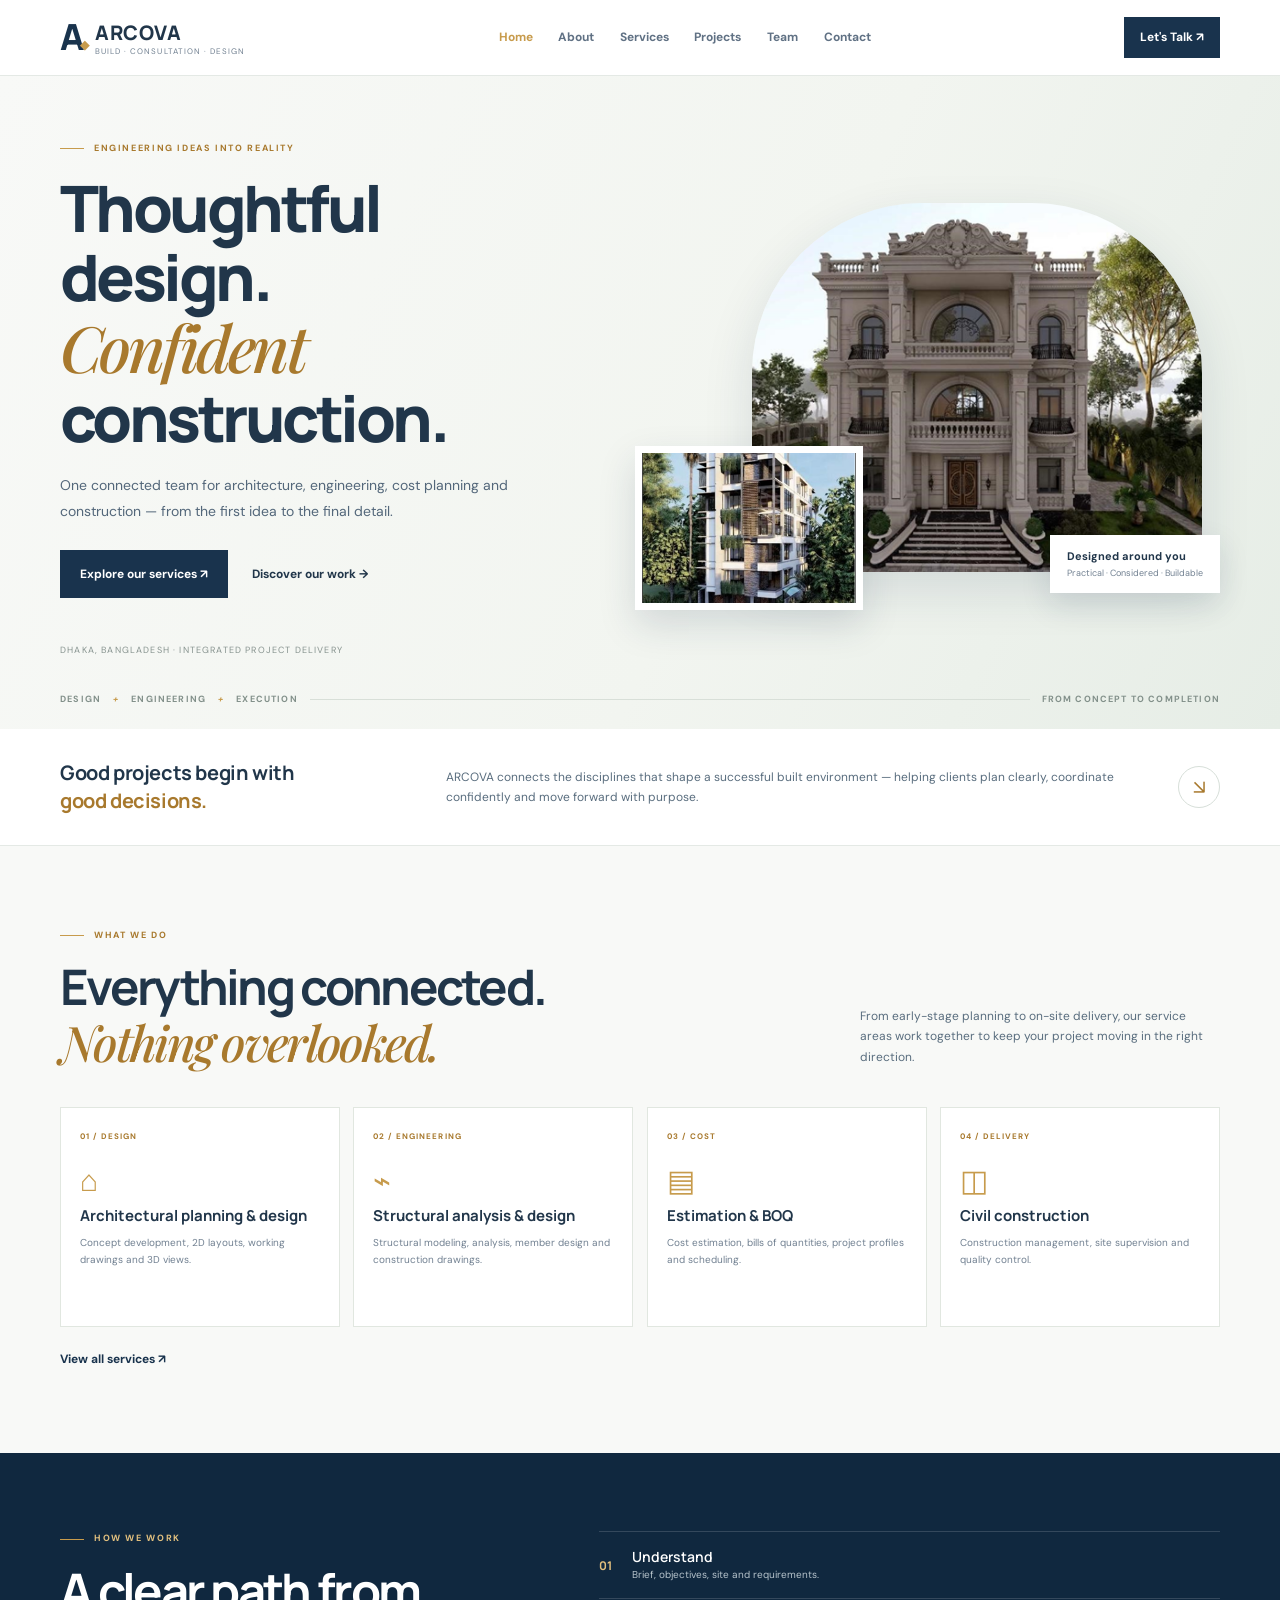
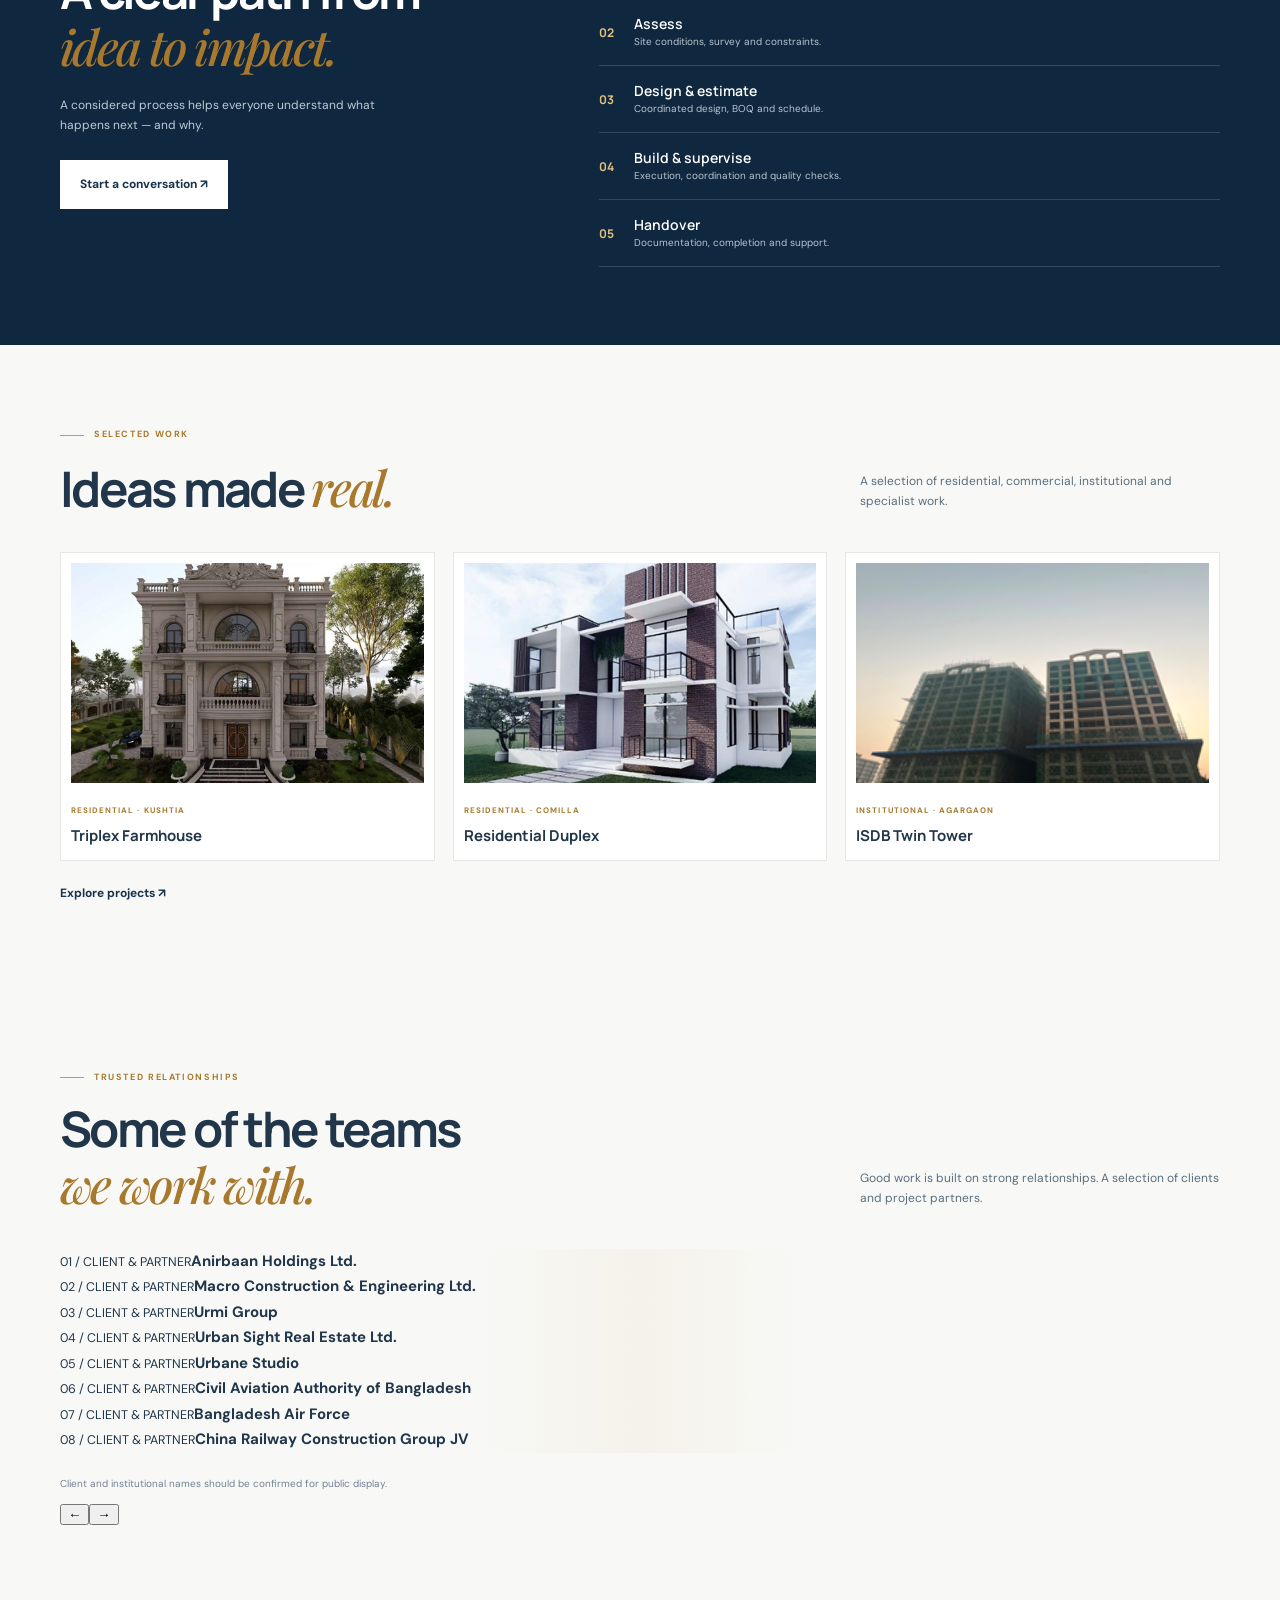
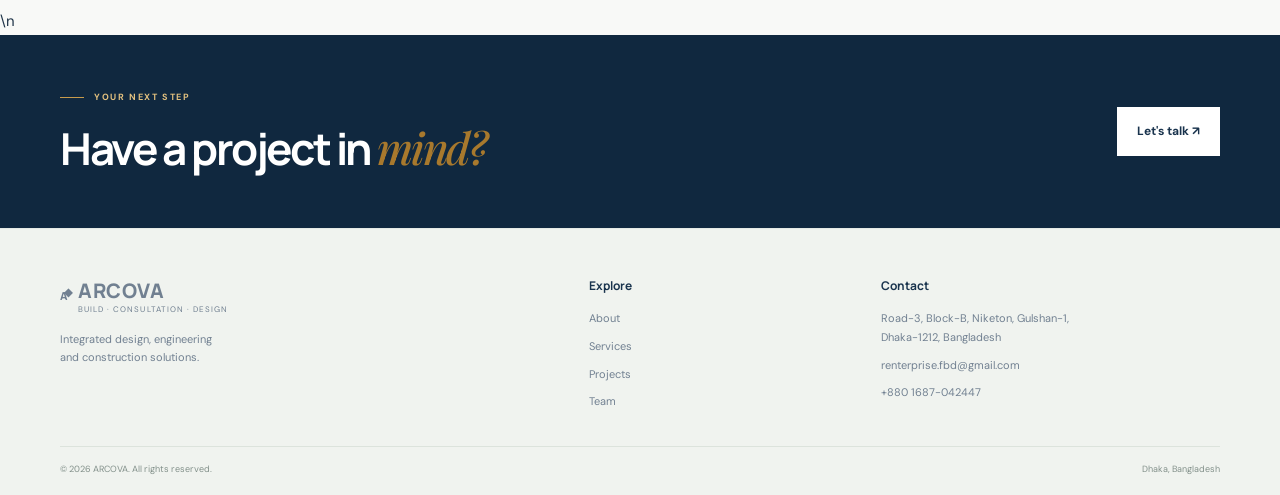
==== commit db972569: "Move client showcase to homepage and improve pointer spotlight" ====
--- a/index.html
+++ b/index.html
@@ -1,7 +1,31 @@
-<!doctype html><html lang="en"><head><meta charset="utf-8"><meta name="viewport" content="width=device-width,initial-scale=1"><title>Home | ARCOVA</title><meta name="description" content="Architecture, engineering, cost planning and construction in Bangladesh."><link rel="preconnect" href="https://fonts.googleapis.com"><link rel="preconnect" href="https://fonts.gstatic.com" crossorigin><link href="https://fonts.googleapis.com/css2?family=DM+Sans:wght@400;500;600;700&family=Manrope:wght@500;600;700;800&family=Playfair+Display:ital,wght@0,500;0,600;1,500&display=swap" rel="stylesheet"><link rel="stylesheet" href="style.css"></head><body><header class="site-header"><div class="wrap nav"><a class="brand" href="index.html"><span class="brand-mark">A<span>◆</span></span><span><strong>ARCOVA</strong><small>BUILD · CONSULTATION · DESIGN</small></span></a><button class="menu-toggle" aria-label="Toggle navigation" aria-expanded="false">☰</button><nav class="menu" aria-label="Main navigation"><a aria-current="page" href="index.html">Home</a><a  href="about.html">About</a><a  href="services.html">Services</a><a  href="projects.html">Projects</a><a  href="clients.html">Clients</a><a  href="team.html">Team</a><a  href="contact.html">Contact</a></nav><a class="button small nav-cta" href="contact.html">Let's Talk ↗</a></div></header><main>
+<!doctype html><html lang="en"><head><meta charset="utf-8"><meta name="viewport" content="width=device-width,initial-scale=1"><title>Home | ARCOVA</title><meta name="description" content="Architecture, engineering, cost planning and construction in Bangladesh."><link rel="preconnect" href="https://fonts.googleapis.com"><link rel="preconnect" href="https://fonts.gstatic.com" crossorigin><link href="https://fonts.googleapis.com/css2?family=DM+Sans:wght@400;500;600;700&family=Manrope:wght@500;600;700;800&family=Playfair+Display:ital,wght@0,500;0,600;1,500&display=swap" rel="stylesheet"><link rel="stylesheet" href="style.css"></head><body><header class="site-header"><div class="wrap nav"><a class="brand" href="index.html"><span class="brand-mark">A<span>◆</span></span><span><strong>ARCOVA</strong><small>BUILD · CONSULTATION · DESIGN</small></span></a><button class="menu-toggle" aria-label="Toggle navigation" aria-expanded="false">☰</button><nav class="menu" aria-label="Main navigation"><a aria-current="page" href="index.html">Home</a><a  href="about.html">About</a><a  href="services.html">Services</a><a  href="projects.html">Projects</a><a  href="team.html">Team</a><a  href="contact.html">Contact</a></nav><a class="button small nav-cta" href="contact.html">Let's Talk ↗</a></div></header><main>
 <section class="hero"><div class="wrap hero-grid"><div><p class="eyebrow">ENGINEERING IDEAS INTO REALITY</p><h1>Thoughtful design.<br><em>Confident</em> construction.</h1><p class="lead">One connected team for architecture, engineering, cost planning and construction — from the first idea to the final detail.</p><div class="actions"><a class="button" href="services.html">Explore our services ↗</a><a class="plain-link" href="projects.html">Discover our work →</a></div><p class="location">DHAKA, BANGLADESH · INTEGRATED PROJECT DELIVERY</p></div><div class="hero-art"><img class="hero-image" src="img/farmhouse.png" alt="Farmhouse design project"><img class="inset-image" src="img/apartment_facade.png" alt="Apartment facade"><div class="image-note"><b>Designed around you</b><small>Practical · Considered · Buildable</small></div></div></div><div class="wrap hero-strip">DESIGN <i>+</i> ENGINEERING <i>+</i> EXECUTION <span></span> FROM CONCEPT TO COMPLETION</div></section>
 <section class="intro"><div class="wrap intro-grid"><h2>Good projects begin with<br><strong>good decisions.</strong></h2><p>ARCOVA connects the disciplines that shape a successful built environment — helping clients plan clearly, coordinate confidently and move forward with purpose.</p><a class="circle" href="about.html" aria-label="About ARCOVA">↘</a></div></section>
 <section class="section"><div class="wrap"><div class="section-head"><div><p class="eyebrow">WHAT WE DO</p><h2>Everything connected.<br><em>Nothing overlooked.</em></h2></div><p>From early-stage planning to on-site delivery, our service areas work together to keep your project moving in the right direction.</p></div><div class="service-grid"><article class="interactive-card"><small>01 / DESIGN</small><b>⌂</b><h3>Architectural planning & design</h3><p>Concept development, 2D layouts, working drawings and 3D views.</p></article><article class="interactive-card"><small>02 / ENGINEERING</small><b>⌁</b><h3>Structural analysis & design</h3><p>Structural modeling, analysis, member design and construction drawings.</p></article><article class="interactive-card"><small>03 / COST</small><b>▤</b><h3>Estimation & BOQ</h3><p>Cost estimation, bills of quantities, project profiles and scheduling.</p></article><article class="interactive-card"><small>04 / DELIVERY</small><b>◫</b><h3>Civil construction</h3><p>Construction management, site supervision and quality control.</p></article></div><a class="text-link" href="services.html">View all services ↗</a></div></section>
 <section class="process"><div class="wrap process-grid"><div><p class="eyebrow light">HOW WE WORK</p><h2>A clear path from<br><em>idea to impact.</em></h2><p>A considered process helps everyone understand what happens next — and why.</p><a class="button pale" href="contact.html">Start a conversation ↗</a></div><div class="steps"><div><b>01</b><span><strong>Understand</strong><small>Brief, objectives, site and requirements.</small></span></div><div><b>02</b><span><strong>Assess</strong><small>Site conditions, survey and constraints.</small></span></div><div><b>03</b><span><strong>Design & estimate</strong><small>Coordinated design, BOQ and schedule.</small></span></div><div><b>04</b><span><strong>Build & supervise</strong><small>Execution, coordination and quality checks.</small></span></div><div><b>05</b><span><strong>Handover</strong><small>Documentation, completion and support.</small></span></div></div></div></section>
 <section class="section"><div class="wrap"><div class="section-head"><div><p class="eyebrow">SELECTED WORK</p><h2>Ideas made <em>real.</em></h2></div><p>A selection of residential, commercial, institutional and specialist work.</p></div><div class="project-preview"><article class="interactive-card"><img src="img/farmhouse.png" alt="Triplex farmhouse"><small>RESIDENTIAL · KUSHTIA</small><h3>Triplex Farmhouse</h3></article><article class="interactive-card"><img src="img/duplex.png" alt="Residential duplex"><small>RESIDENTIAL · COMILLA</small><h3>Residential Duplex</h3></article><article class="interactive-card"><img src="img/isbd.png" alt="ISDB Twin Tower"><small>INSTITUTIONAL · AGARGAON</small><h3>ISDB Twin Tower</h3></article></div><a class="text-link" href="projects.html">Explore projects ↗</a></div></section>
-<section class="contact-band"><div class="wrap band-inner"><div><p class="eyebrow light">YOUR NEXT STEP</p><h2>Have a project in <em>mind?</em></h2></div><a class="button pale" href="contact.html">Let's talk ↗</a></div></section></main><footer class="site-footer"><div class="wrap footer-grid"><div><a class="brand footer-brand" href="index.html"><span class="brand-mark">A<span>◆</span></span><span><strong>ARCOVA</strong><small>BUILD · CONSULTATION · DESIGN</small></span></a><p>Integrated design, engineering<br>and construction solutions.</p></div><div><b>Explore</b><a href="about.html">About</a><a href="services.html">Services</a><a href="projects.html">Projects</a><a href="team.html">Team</a></div><div><b>Contact</b><span>Road-3, Block-B, Niketon, Gulshan-1,<br>Dhaka-1212, Bangladesh</span><a href="mailto:renterprise.fbd@gmail.com">renterprise.fbd@gmail.com</a><a href="tel:+8801687042447">+880 1687-042447</a></div></div><div class="wrap copyright">© 2026 ARCOVA. All rights reserved. <span>Dhaka, Bangladesh</span></div></footer><script src="script.js"></script></body></html>+
+<section class="section client-section" aria-labelledby="client-heading">
+  <div class="wrap">
+    <div class="section-head">
+      <div><p class="eyebrow">TRUSTED RELATIONSHIPS</p><h2 id="client-heading">Some of the teams<br><em>we work with.</em></h2></div>
+      <p>Good work is built on strong relationships. A selection of clients and project partners.</p>
+    </div>
+    <div class="client-slider" data-slider>
+      <div class="client-track" id="client-track">
+        <article class="client-slide interactive-card"><small>01 / CLIENT & PARTNER</small><strong>Anirbaan Holdings Ltd.</strong></article>
+        <article class="client-slide interactive-card"><small>02 / CLIENT & PARTNER</small><strong>Macro Construction & Engineering Ltd.</strong></article>
+        <article class="client-slide interactive-card"><small>03 / CLIENT & PARTNER</small><strong>Urmi Group</strong></article>
+        <article class="client-slide interactive-card"><small>04 / CLIENT & PARTNER</small><strong>Urban Sight Real Estate Ltd.</strong></article>
+        <article class="client-slide interactive-card"><small>05 / CLIENT & PARTNER</small><strong>Urbane Studio</strong></article>
+        <article class="client-slide interactive-card"><small>06 / CLIENT & PARTNER</small><strong>Civil Aviation Authority of Bangladesh</strong></article>
+        <article class="client-slide interactive-card"><small>07 / CLIENT & PARTNER</small><strong>Bangladesh Air Force</strong></article>
+        <article class="client-slide interactive-card"><small>08 / CLIENT & PARTNER</small><strong>China Railway Construction Group JV</strong></article>
+      </div>
+    </div>
+    <div class="client-slider-controls">
+      <p class="fineprint">Client and institutional names should be confirmed for public display.</p>
+      <div><button type="button" class="slider-arrow" data-slide="prev" aria-label="Previous clients">←</button><button type="button" class="slider-arrow" data-slide="next" aria-label="Next clients">→</button></div>
+    </div>
+  </div>
+</section>\n<section class="contact-band"><div class="wrap band-inner"><div><p class="eyebrow light">YOUR NEXT STEP</p><h2>Have a project in <em>mind?</em></h2></div><a class="button pale" href="contact.html">Let's talk ↗</a></div></section></main><footer class="site-footer"><div class="wrap footer-grid"><div><a class="brand footer-brand" href="index.html"><span class="brand-mark">A<span>◆</span></span><span><strong>ARCOVA</strong><small>BUILD · CONSULTATION · DESIGN</small></span></a><p>Integrated design, engineering<br>and construction solutions.</p></div><div><b>Explore</b><a href="about.html">About</a><a href="services.html">Services</a><a href="projects.html">Projects</a><a href="team.html">Team</a></div><div><b>Contact</b><span>Road-3, Block-B, Niketon, Gulshan-1,<br>Dhaka-1212, Bangladesh</span><a href="mailto:renterprise.fbd@gmail.com">renterprise.fbd@gmail.com</a><a href="tel:+8801687042447">+880 1687-042447</a></div></div><div class="wrap copyright">© 2026 ARCOVA. All rights reserved. <span>Dhaka, Bangladesh</span></div></footer><script src="script.js"></script></body></html>
--- a/style.css
+++ b/style.css
@@ -1 +1 @@
-:root{--navy:#19334d;--deep:#10283f;--ink:#21364a;--muted:#718091;--gold:#c79b4c;--sage:#edf1eb;--paper:#f8f9f7;--line:#e4e9e5;--serif:'Playfair Display',Georgia,serif;--sans:'DM Sans',Arial,sans-serif;--display:'Manrope',Arial,sans-serif}*{box-sizing:border-box}html{scroll-behavior:smooth;scroll-padding-top:80px}body{margin:0;background:var(--paper);color:var(--ink);font:15px/1.7 var(--sans)}a{color:inherit;text-decoration:none}img{display:block;width:100%;object-fit:cover}.wrap{width:min(1160px,calc(100% - 44px));margin:auto}header{height:76px;position:sticky;top:0;z-index:9;background:#ffffffed;backdrop-filter:blur(12px);border-bottom:1px solid var(--line)}.nav{height:100%;display:flex;align-items:center;justify-content:space-between;gap:25px}.brand{display:flex;align-items:center;gap:10px}.symbol{font:800 36px/1 var(--display);color:var(--navy);position:relative}.symbol span{font-size:12px;color:var(--gold);position:absolute;right:-4px;bottom:4px}.brand strong,.brand small{display:block;line-height:1.3}.brand strong{font:800 20px var(--display);letter-spacing:.05em}.brand small{font-size:8px;letter-spacing:.13em;color:var(--muted)}.menu{display:flex;gap:27px}.menu a{font-size:12px;font-weight:700;color:#607184}.menu a:hover{color:var(--gold)}.menu-toggle{display:none;background:none;border:0;font-size:24px;color:var(--navy)}.button{display:inline-block;background:var(--navy);color:white;padding:13px 19px;font-size:12px;font-weight:700;border:1px solid var(--navy);transition:.2s}.button:hover{background:var(--gold);border-color:var(--gold);color:var(--deep);transform:translateY(-2px)}.button.small{padding:9px 15px}.hero{padding:65px 0 22px;background:linear-gradient(115deg,#f8f9f7,#f2f5f0 58%,#e6ede6);overflow:hidden}.hero-grid{display:grid;grid-template-columns:.95fr 1.05fr;align-items:center;gap:45px;min-height:440px}.eyebrow{font-size:9px;letter-spacing:.18em;font-weight:700;color:#a8792d;margin:0 0 17px}.eyebrow:before{content:'';display:inline-block;width:24px;height:1px;background:var(--gold);vertical-align:middle;margin-right:10px}h1,h2{font-family:var(--display);letter-spacing:-.055em}h1{font-size:clamp(42px,5vw,66px);line-height:1.08;margin:0;font-weight:800}h1 em,h2 em{font-family:var(--serif);font-weight:500;color:#a8792d}.lead{max-width:470px;color:#53677a;font-size:14px;line-height:1.9;margin:20px 0 25px}.actions{display:flex;align-items:center;gap:24px}.plain-link{font-size:12px;font-weight:700}.plain-link:hover{color:var(--gold)}.location{font-size:9px;letter-spacing:.13em;color:#87938f;margin-top:45px}.hero-art{height:420px;position:relative}.hero-image{position:absolute;right:3%;top:2%;width:77%;height:88%;border-radius:170px 170px 3px 3px;box-shadow:0 18px 50px #19334d20}.inset-image{position:absolute;left:0;bottom:1%;width:39%;height:39%;padding:7px;background:white;box-shadow:0 15px 35px #19334d25}.image-note{position:absolute;right:0;bottom:5%;background:white;padding:12px 17px;box-shadow:0 12px 30px #19334d20}.image-note b,.image-note small{display:block}.image-note b{font-size:11px}.image-note small{font-size:9px;color:var(--muted)}.hero-strip{display:flex;align-items:center;gap:12px;font-size:9px;font-weight:700;letter-spacing:.13em;color:#82908a;margin-top:24px}.hero-strip i{color:var(--gold)}.hero-strip span{height:1px;background:#d8dfd8;flex:1}.intro{background:white;padding:30px 0;border-bottom:1px solid var(--line)}.intro-grid{display:grid;grid-template-columns:1fr 2fr auto;align-items:center;gap:40px}.intro h2{font-size:20px;line-height:1.4;letter-spacing:-.02em;margin:0}.intro strong{color:#a8792d}.intro p{font-size:12px;color:#596d7e;margin:0}.circle{width:42px;height:42px;border:1px solid #d7dfd9;border-radius:50%;display:grid;place-items:center;color:#a8792d;font-size:20px}.section{padding:90px 0}.about-grid{display:grid;grid-template-columns:1fr 1fr;gap:75px;align-items:center}.about-image{position:relative;padding:0 35px 35px 0}.about-image>img{height:430px;border-radius:3px 85px 3px 3px}.caption{position:absolute;right:0;bottom:0;background:white;padding:14px 20px;box-shadow:0 12px 35px #19334d1c;min-width:190px}.caption>*{display:block}.caption small{font-size:8px;color:#a8792d;letter-spacing:.13em}.caption b{font:700 16px var(--display)}.caption span{font-size:10px;color:var(--muted)}h2{font-size:clamp(35px,4vw,49px);line-height:1.12;margin:0}.about-grid>div:last-child>p:not(.eyebrow){font-size:12px;color:#596d7e;line-height:1.9}.ghost{background:transparent;color:var(--navy);border-color:#cbd5d2;margin-top:8px}.values{display:flex;gap:22px;border-top:1px solid var(--line);margin-top:27px;padding-top:16px}.values span{font-size:9px;color:var(--muted)}.values b{display:block;color:#a8792d;font:700 15px var(--display)}.services{background:#edf1eb}.section-head{display:flex;justify-content:space-between;align-items:end;gap:40px;margin-bottom:35px}.section-head>p{max-width:360px;color:#596d7e;font-size:12px;margin:0 0 5px}.service-grid{display:grid;grid-template-columns:repeat(4,1fr);gap:13px}.service-grid article{background:white;border:1px solid #e1e7e0;padding:20px 18px;min-height:245px;transition:.2s}.service-grid article:hover{transform:translateY(-5px);box-shadow:0 15px 35px #19334d15;border-color:#d4c39e}.service-grid small{display:block;font-size:8px;letter-spacing:.14em;color:#a8792d;font-weight:700}.service-grid article>b{display:block;font:30px var(--serif);color:var(--gold);margin:15px 0 6px}.service-grid h3{font:700 15px/1.4 var(--display);margin:0 0 8px}.service-grid p{font-size:10px;line-height:1.75;color:var(--muted);margin:0}.process,.contact{background:var(--deep);color:white;padding:82px 0}.process-grid,.contact-grid{display:grid;grid-template-columns:.85fr 1.15fr;gap:80px}.light{color:#e3c17f}.process-grid>div:first-child>p:not(.eyebrow),.contact-grid>div>p:not(.eyebrow){font-size:12px;color:#bdcbd3;max-width:350px;margin:19px 0 25px}.pale{background:white;color:var(--navy);border-color:white}.steps>div{display:flex;gap:20px;align-items:center;padding:15px 0;border-bottom:1px solid #ffffff26}.steps>div:first-child{border-top:1px solid #ffffff26}.steps b{font:700 12px var(--display);color:#e3c17f}.steps strong,.steps small{display:block}.steps strong{font:600 14px var(--display)}.steps small{font-size:10px;color:#b7c4cc}.filters{display:flex;flex-wrap:wrap;gap:8px;margin:-7px 0 22px}.filters button{padding:7px 14px;border:1px solid #d9e1dc;background:transparent;color:#596d7e;font-size:10px;cursor:pointer}.filters button.active,.filters button:hover{background:var(--navy);border-color:var(--navy);color:white}.projects{display:grid;grid-template-columns:repeat(3,1fr);gap:22px 16px}.projects article img{height:205px;margin-bottom:12px}.projects .featured{grid-column:span 2}.projects .featured img{height:285px}.projects small{font-size:8px;letter-spacing:.13em;color:#a8792d;font-weight:700}.projects h3{font:700 16px var(--display);margin:2px 0}.projects p,.fineprint{font-size:10px;color:var(--muted);margin:0}.fineprint{margin-top:22px}.clients{padding:75px 0;background:#e9eee8}.clients-grid{display:grid;grid-template-columns:.9fr 1.1fr;gap:75px;align-items:center}.clients-grid>div:first-child>p:last-child{font-size:12px;color:#596d7e;max-width:370px}.client-list{display:grid;grid-template-columns:1fr 1fr}.client-list span{padding:14px 10px;border-bottom:1px solid #d2dbd2;font:600 10px var(--display);color:#526579}.client-list span:nth-child(odd){border-right:1px solid #d2dbd2}.team{background:white}.team-grid{display:grid;grid-template-columns:repeat(4,1fr);gap:25px 16px}.team-grid article>img,.initials{height:195px;width:100%;object-fit:cover;background:#e6ede7}.initials{display:grid;place-items:center;font:700 38px var(--display);color:#91a197;background:linear-gradient(135deg,#e8eee8,#dce5df)}.team-grid h3{font:700 12px/1.4 var(--display);margin:10px 0 2px}.team-grid small{font-size:9px;color:#a8792d;font-weight:700}.team-grid p{font-size:10px;color:var(--muted);line-height:1.7;margin:6px 0}.contact-info{display:flex;flex-direction:column;gap:8px;margin-top:28px;font-size:11px;color:#d4dfe5}.contact-info a{color:#e3c17f}.contact form{background:white;color:var(--ink);padding:25px;display:grid;grid-template-columns:1fr 1fr;gap:13px}.contact label{display:flex;flex-direction:column;gap:5px;font-size:9px;font-weight:700;color:#53677a}.contact label:nth-child(n+3),.contact form button,.form-note{grid-column:1/-1}.contact input,.contact select,.contact textarea{width:100%;padding:10px;border:1px solid #dce3de;background:#fbfcfa;font:11px var(--sans);color:var(--ink)}.contact textarea{resize:vertical}.gold{background:var(--gold);border-color:var(--gold);color:var(--deep);cursor:pointer;justify-self:start}.form-note{font-size:9px;color:var(--muted)}footer{background:#0c2033;color:#bdc9d0;padding:25px 0 13px}.foot{display:flex;align-items:center;gap:30px;padding-bottom:20px}.foot .symbol,.foot .brand strong{color:white}.foot .brand small{color:#96a8b3}.foot p{font-size:10px;line-height:1.6}.foot>a:last-child{margin-left:auto;font-size:10px;color:#e3c17f}.copyright{border-top:1px solid #ffffff22;padding-top:12px;font-size:9px;color:#8799a6;display:flex;justify-content:space-between}[hidden]{display:none!important}@media(max-width:900px){.menu{gap:15px}.service-grid{grid-template-columns:repeat(2,1fr)}.team-grid{grid-template-columns:repeat(3,1fr)}.about-grid,.process-grid,.clients-grid,.contact-grid{gap:40px}}@media(max-width:700px){.wrap{width:calc(100% - 34px)}header{height:66px}.menu-toggle{display:block}.menu{display:none;position:absolute;top:65px;left:0;right:0;background:white;padding:18px 24px;box-shadow:0 12px 25px #19334d1a;flex-direction:column;gap:12px}.menu.open{display:flex}.nav>.button{display:none}.hero{padding:42px 0 20px}.hero-grid{grid-template-columns:1fr;gap:25px}.hero-art{height:300px}.lead{font-size:13px}.location{margin-top:26px}.intro-grid{grid-template-columns:1fr auto;gap:10px 15px}.intro-grid p{grid-column:1/-1}.section{padding:65px 0}.about-grid,.process-grid,.clients-grid,.contact-grid{grid-template-columns:1fr;gap:35px}.about-image>img{height:330px}.section-head{display:block}.section-head>p{margin-top:14px}.service-grid{gap:9px}.service-grid article{padding:16px 13px;min-height:230px}.projects{grid-template-columns:1fr 1fr;gap:18px 12px}.projects .featured{grid-column:span 2}.projects article img{height:165px}.projects .featured img{height:235px}.team-grid{grid-template-columns:1fr 1fr;gap:20px 13px}.team-grid article>img,.initials{height:155px}.process,.contact{padding:65px 0}.contact form{padding:18px}.clients{padding:60px 0}}@media(max-width:420px){.service-grid{grid-template-columns:1fr}.service-grid article{min-height:205px}.projects{grid-template-columns:1fr}.projects .featured{grid-column:auto}.projects article img,.projects .featured img{height:220px}.team-grid article>img,.initials{height:135px}.contact form{grid-template-columns:1fr}.contact label{grid-column:1/-1}.hero-strip{font-size:7px;gap:7px}.foot{flex-wrap:wrap}.foot>a:last-child{margin-left:0;width:100%}}@media(prefers-reduced-motion:reduce){html{scroll-behavior:auto}*{transition:none!important}}+:root{--navy:#19334d;--deep:#10283f;--ink:#21364a;--muted:#718091;--gold:#c79b4c;--sage:#edf1eb;--paper:#f8f9f7;--line:#e4e9e5;--serif:'Playfair Display',Georgia,serif;--sans:'DM Sans',Arial,sans-serif;--display:'Manrope',Arial,sans-serif}*{box-sizing:border-box}html{scroll-behavior:smooth}body{margin:0;background:var(--paper);color:var(--ink);font:15px/1.7 var(--sans)}a{color:inherit;text-decoration:none}img{display:block;width:100%;object-fit:cover}.wrap{width:min(1160px,calc(100% - 44px));margin:auto}.site-header{height:76px;position:sticky;top:0;z-index:20;background:#ffffffed;backdrop-filter:blur(12px);border-bottom:1px solid var(--line)}.nav{height:100%;display:flex;align-items:center;justify-content:space-between;gap:25px}.brand{display:flex;align-items:center;gap:10px;flex-shrink:0}.brand-mark{font:800 36px/1 var(--display);color:var(--navy);position:relative}.brand-mark span{font-size:12px;color:var(--gold);position:absolute;right:-4px;bottom:4px}.brand strong,.brand small{display:block;line-height:1.3}.brand strong{font:800 20px var(--display);letter-spacing:.05em}.brand small{font-size:8px;letter-spacing:.13em;color:var(--muted)}.menu{display:flex;gap:clamp(12px,2vw,27px)}.menu a{font-size:12px;font-weight:700;color:#607184;transition:color .2s}.menu a:hover,.menu a[aria-current=page]{color:var(--gold)}.menu-toggle{display:none;background:none;border:0;font-size:24px;color:var(--navy);cursor:pointer}.button{display:inline-block;background:var(--navy);color:white;padding:13px 19px;font-size:12px;font-weight:700;border:1px solid var(--navy);transition:transform .2s,box-shadow .2s,background .2s}.button:hover{background:var(--gold);border-color:var(--gold);color:var(--deep);transform:translateY(-2px);box-shadow:0 10px 24px #19334d20}.button.small{padding:9px 15px}.hero{padding:65px 0 22px;background:linear-gradient(115deg,#f8f9f7,#f2f5f0 58%,#e6ede6);overflow:hidden}.hero-grid{display:grid;grid-template-columns:.95fr 1.05fr;align-items:center;gap:45px;min-height:440px}.eyebrow{font-size:9px;letter-spacing:.18em;font-weight:700;color:#a8792d;margin:0 0 17px}.eyebrow:before{content:'';display:inline-block;width:24px;height:1px;background:var(--gold);vertical-align:middle;margin-right:10px}h1,h2{font-family:var(--display);letter-spacing:-.055em}h1{font-size:clamp(42px,5vw,66px);line-height:1.08;margin:0;font-weight:800}h1 em,h2 em{font-family:var(--serif);font-weight:500;color:#a8792d}.lead{max-width:490px;color:#53677a;font-size:14px;line-height:1.9;margin:20px 0 25px}.actions{display:flex;align-items:center;gap:24px}.plain-link,.text-link{font-size:12px;font-weight:700}.plain-link:hover,.text-link:hover{color:var(--gold)}.location{font-size:9px;letter-spacing:.13em;color:#87938f;margin-top:45px}.hero-art{height:420px;position:relative}.hero-image{position:absolute;right:3%;top:2%;width:77%;height:88%;border-radius:170px 170px 3px 3px;box-shadow:0 18px 50px #19334d20}.inset-image{position:absolute;left:0;bottom:1%;width:39%;height:39%;padding:7px;background:white;box-shadow:0 15px 35px #19334d25}.image-note{position:absolute;right:0;bottom:5%;background:white;padding:12px 17px;box-shadow:0 12px 30px #19334d20}.image-note b,.image-note small{display:block}.image-note b{font-size:11px}.image-note small{font-size:9px;color:var(--muted)}.hero-strip{display:flex;align-items:center;gap:12px;font-size:9px;font-weight:700;letter-spacing:.13em;color:#82908a;margin-top:24px}.hero-strip i{color:var(--gold)}.hero-strip span{height:1px;background:#d8dfd8;flex:1}.intro{background:white;padding:30px 0;border-bottom:1px solid var(--line)}.intro-grid{display:grid;grid-template-columns:1fr 2fr auto;align-items:center;gap:40px}.intro h2{font-size:20px;line-height:1.4;letter-spacing:-.02em;margin:0}.intro strong{color:#a8792d}.intro p{font-size:12px;color:#596d7e;margin:0}.circle{width:42px;height:42px;border:1px solid #d7dfd9;border-radius:50%;display:grid;place-items:center;color:#a8792d;font-size:20px}.section{padding:82px 0}.page-hero{padding:76px 0 66px;background:linear-gradient(115deg,#f1f4ef,#e6ede6);border-bottom:1px solid var(--line)}.page-hero h1{font-size:clamp(38px,5vw,58px)}.page-hero .lead{margin-bottom:0}.section-head{display:flex;justify-content:space-between;align-items:end;gap:40px;margin-bottom:35px}.section-head>p{max-width:360px;color:#596d7e;font-size:12px;margin:0 0 5px}h2{font-size:clamp(35px,4vw,49px);line-height:1.12;margin:0}.about-grid{display:grid;grid-template-columns:1fr 1fr;gap:75px;align-items:center}.about-image{position:relative;padding:0 35px 35px 0}.about-image>img{height:430px;border-radius:3px 85px 3px 3px}.caption{position:absolute;right:0;bottom:0;background:white;padding:14px 20px;box-shadow:0 12px 35px #19334d1c;min-width:190px}.caption>*{display:block}.caption small{font-size:8px;color:#a8792d;letter-spacing:.13em}.caption b{font:700 16px var(--display)}.caption span{font-size:10px;color:var(--muted)}.about-grid>div:last-child>p:not(.eyebrow){font-size:12px;color:#596d7e;line-height:1.9}.values{display:flex;gap:22px;border-top:1px solid var(--line);margin-top:27px;padding-top:16px}.values span{font-size:9px;color:var(--muted)}.values b{display:block;color:#a8792d;font:700 15px var(--display)}.services{background:#edf1eb}.service-grid{display:grid;grid-template-columns:repeat(4,1fr);gap:13px}.service-grid article,.team-card,.client-cards article{background:white;border:1px solid #e1e7e0;padding:22px 19px;min-height:220px;transition:transform .22s,box-shadow .22s,border-color .22s;position:relative;overflow:hidden}.service-grid article:hover,.team-card:hover,.client-cards article:hover,.project-preview article:hover{transform:translateY(-5px);box-shadow:0 16px 38px #19334d18;border-color:#d4c39e}.service-grid small,.projects small,.team-card small,.client-cards small{display:block;font-size:8px;letter-spacing:.14em;color:#a8792d;font-weight:700}.service-grid article>b{display:block;font:30px var(--serif);color:var(--gold);margin:15px 0 6px}.service-grid h3,.projects h3{font:700 15px/1.4 var(--display);margin:0 0 8px}.service-grid p,.projects p{font-size:10px;line-height:1.75;color:var(--muted);margin:0}.service-grid-wide{grid-template-columns:repeat(4,1fr)}.text-link{display:inline-block;margin-top:22px;color:var(--navy)}.process,.contact-band{background:var(--deep);color:white;padding:78px 0}.process-grid{display:grid;grid-template-columns:.85fr 1.15fr;gap:80px}.light{color:#e3c17f}.process-grid>div:first-child>p:not(.eyebrow){font-size:12px;color:#bdcbd3;max-width:350px;margin:19px 0 25px}.pale{background:white;color:var(--navy);border-color:white}.steps>div{display:flex;gap:20px;align-items:center;padding:15px 0;border-bottom:1px solid #ffffff26}.steps>div:first-child{border-top:1px solid #ffffff26}.steps b{font:700 12px var(--display);color:#e3c17f}.steps strong,.steps small{display:block}.steps strong{font:600 14px var(--display)}.steps small{font-size:10px;color:#b7c4cc}.filters{display:flex;flex-wrap:wrap;gap:8px;margin:0 0 24px}.filters button{padding:8px 15px;border:1px solid #d9e1dc;background:transparent;color:#596d7e;font:600 10px var(--sans);cursor:pointer;transition:.2s}.filters button.active,.filters button:hover{background:var(--navy);border-color:var(--navy);color:white}.projects{display:grid;grid-template-columns:repeat(3,1fr);gap:24px 17px}.projects article{padding-bottom:12px;transition:transform .2s,box-shadow .2s}.projects article[hidden]{display:none}.projects article img{height:220px;margin-bottom:13px}.projects article small,.projects article h3,.projects article p{margin-left:2px}.projects article h3{margin-top:4px}.project-preview{display:grid;grid-template-columns:repeat(3,1fr);gap:18px}.project-preview article{background:white;padding:10px;border:1px solid var(--line);transition:.2s}.project-preview img{height:220px;margin-bottom:13px}.project-preview small{font-size:8px;letter-spacing:.13em;color:#a8792d;font-weight:700}.project-preview h3{font:700 15px var(--display);margin:4px 0}.fineprint{font-size:10px;color:var(--muted);margin-top:22px}.client-cards{display:grid;grid-template-columns:repeat(2,1fr);gap:14px}.client-cards article{min-height:120px;display:flex;flex-direction:column;justify-content:center;gap:12px}.client-cards strong{font:700 16px var(--display)}.team-grid{display:grid;grid-template-columns:repeat(4,1fr);gap:15px}.team-card{min-height:275px;padding:22px}.team-card .initials{width:66px;height:66px;border-radius:50%;display:grid;place-items:center;background:linear-gradient(145deg,#edf1eb,#dfe8df);color:var(--navy);font:800 21px var(--display);border:1px solid #dbe4da;margin-bottom:22px}.team-card h3{font:700 15px/1.45 var(--display);margin:0 0 8px}.team-card small{letter-spacing:.04em;font-size:9px}.team-card p{font-size:10px;line-height:1.7;color:var(--muted);margin:12px 0 0}.contact-band{padding:55px 0}.band-inner{display:flex;justify-content:space-between;align-items:center;gap:30px}.band-inner h2{font-size:clamp(30px,4vw,44px)}.contact-grid{display:grid;grid-template-columns:.9fr 1.1fr;gap:80px}.contact-page h2{font-size:clamp(34px,4vw,48px)}.contact-page>div>p:not(.eyebrow){font-size:12px;color:#596d7e;margin:20px 0}.contact-info{display:grid;gap:12px;margin-top:28px;font-size:12px;color:#53677a}.contact-info a:hover{color:var(--gold)}.enquiry-form{background:white;border:1px solid var(--line);padding:28px;box-shadow:0 12px 35px #19334d0c;display:grid;gap:15px}.enquiry-form label{font-size:11px;font-weight:700;color:var(--ink);display:grid;gap:6px}.enquiry-form input,.enquiry-form select,.enquiry-form textarea{width:100%;border:1px solid #dce3de;background:#fbfcfa;padding:12px;font:12px var(--sans);color:var(--ink);outline:none}.enquiry-form input:focus,.enquiry-form select:focus,.enquiry-form textarea:focus{border-color:var(--gold);box-shadow:0 0 0 3px #c79b4c20}.gold{background:var(--gold);border-color:var(--gold);color:var(--deep);cursor:pointer}.form-note{font-size:9px;color:var(--muted)}.site-footer{background:#f0f3ef;padding:48px 0 18px;border-top:1px solid var(--line)}.footer-grid{display:grid;grid-template-columns:1.4fr .7fr 1fr;gap:55px;padding-bottom:35px}.footer-grid>div{display:flex;flex-direction:column;align-items:flex-start;gap:9px}.footer-grid p,.footer-grid span,.footer-grid a:not(.brand){font-size:11px;color:#718091;margin:0}.footer-grid b{font:700 12px var(--display);color:var(--navy);margin-bottom:6px}.footer-grid a:hover{color:var(--gold)}.footer-brand{margin-bottom:6px}.copyright{border-top:1px solid #dce3dc;padding-top:15px;font-size:9px;color:#82908a;display:flex;justify-content:space-between}.interactive-card{--mx:50%;--my:50%;background-image:radial-gradient(240px circle at var(--mx) var(--my),#c79b4c14,transparent 70%)}.interactive-card:hover{box-shadow:0 16px 38px #19334d18}.team-card,.client-cards article,.service-grid article{will-change:transform}.menu a:focus-visible,.button:focus-visible,.filters button:focus-visible{outline:2px solid var(--gold);outline-offset:3px}@media(max-width:900px){.menu{gap:12px}.menu a{font-size:10px}.nav-cta{display:none}.service-grid,.service-grid-wide,.team-grid{grid-template-columns:repeat(2,1fr)}.hero-grid{gap:25px}.process-grid,.contact-grid{gap:40px}.about-grid{gap:40px}}@media(max-width:680px){.wrap{width:min(100% - 32px,560px)}.site-header{height:68px}.menu-toggle{display:block;order:3}.menu{display:none;position:absolute;top:68px;left:0;right:0;background:white;padding:14px 22px 20px;border-bottom:1px solid var(--line);box-shadow:0 15px 25px #19334d12;flex-direction:column;gap:0}.menu.open{display:flex}.menu a{padding:11px 0;font-size:13px;border-bottom:1px solid #edf0ed}.hero{padding-top:42px}.hero-grid{grid-template-columns:1fr;min-height:0}.hero-art{height:330px;margin-top:8px}.hero-image{height:90%}.location{margin-top:25px}.hero-strip{font-size:7px;gap:7px}.intro-grid{grid-template-columns:1fr auto;gap:14px}.intro-grid p{grid-column:1/-1;grid-row:2}.section{padding:62px 0}.page-hero{padding:55px 0 48px}.section-head{display:block}.section-head>p{margin-top:18px}.about-grid,.process-grid,.contact-grid{grid-template-columns:1fr;gap:35px}.about-image>img{height:320px}.service-grid,.service-grid-wide,.team-grid{grid-template-columns:1fr 1fr;gap:10px}.service-grid article,.team-card{padding:17px 14px;min-height:0}.team-card .initials{width:55px;height:55px;margin-bottom:15px}.projects{grid-template-columns:1fr 1fr;gap:20px 12px}.projects article img,.project-preview img{height:160px}.project-preview{grid-template-columns:1fr}.project-preview img{height:210px}.client-cards{grid-template-columns:1fr}.values{flex-wrap:wrap}.footer-grid{grid-template-columns:1fr 1fr;gap:28px}.footer-grid>div:first-child{grid-column:1/-1}.copyright{gap:10px;flex-direction:column}.band-inner{align-items:flex-start;flex-direction:column}.enquiry-form{padding:20px}}@media(max-width:390px){.service-grid,.service-grid-wide,.team-grid,.projects{grid-template-columns:1fr}.actions{align-items:flex-start;flex-direction:column;gap:13px}.hero-art{height:275px}}@media(prefers-reduced-motion:reduce){*,*::before,*::after{scroll-behavior:auto!important;transition:none!important;animation:none!important}}
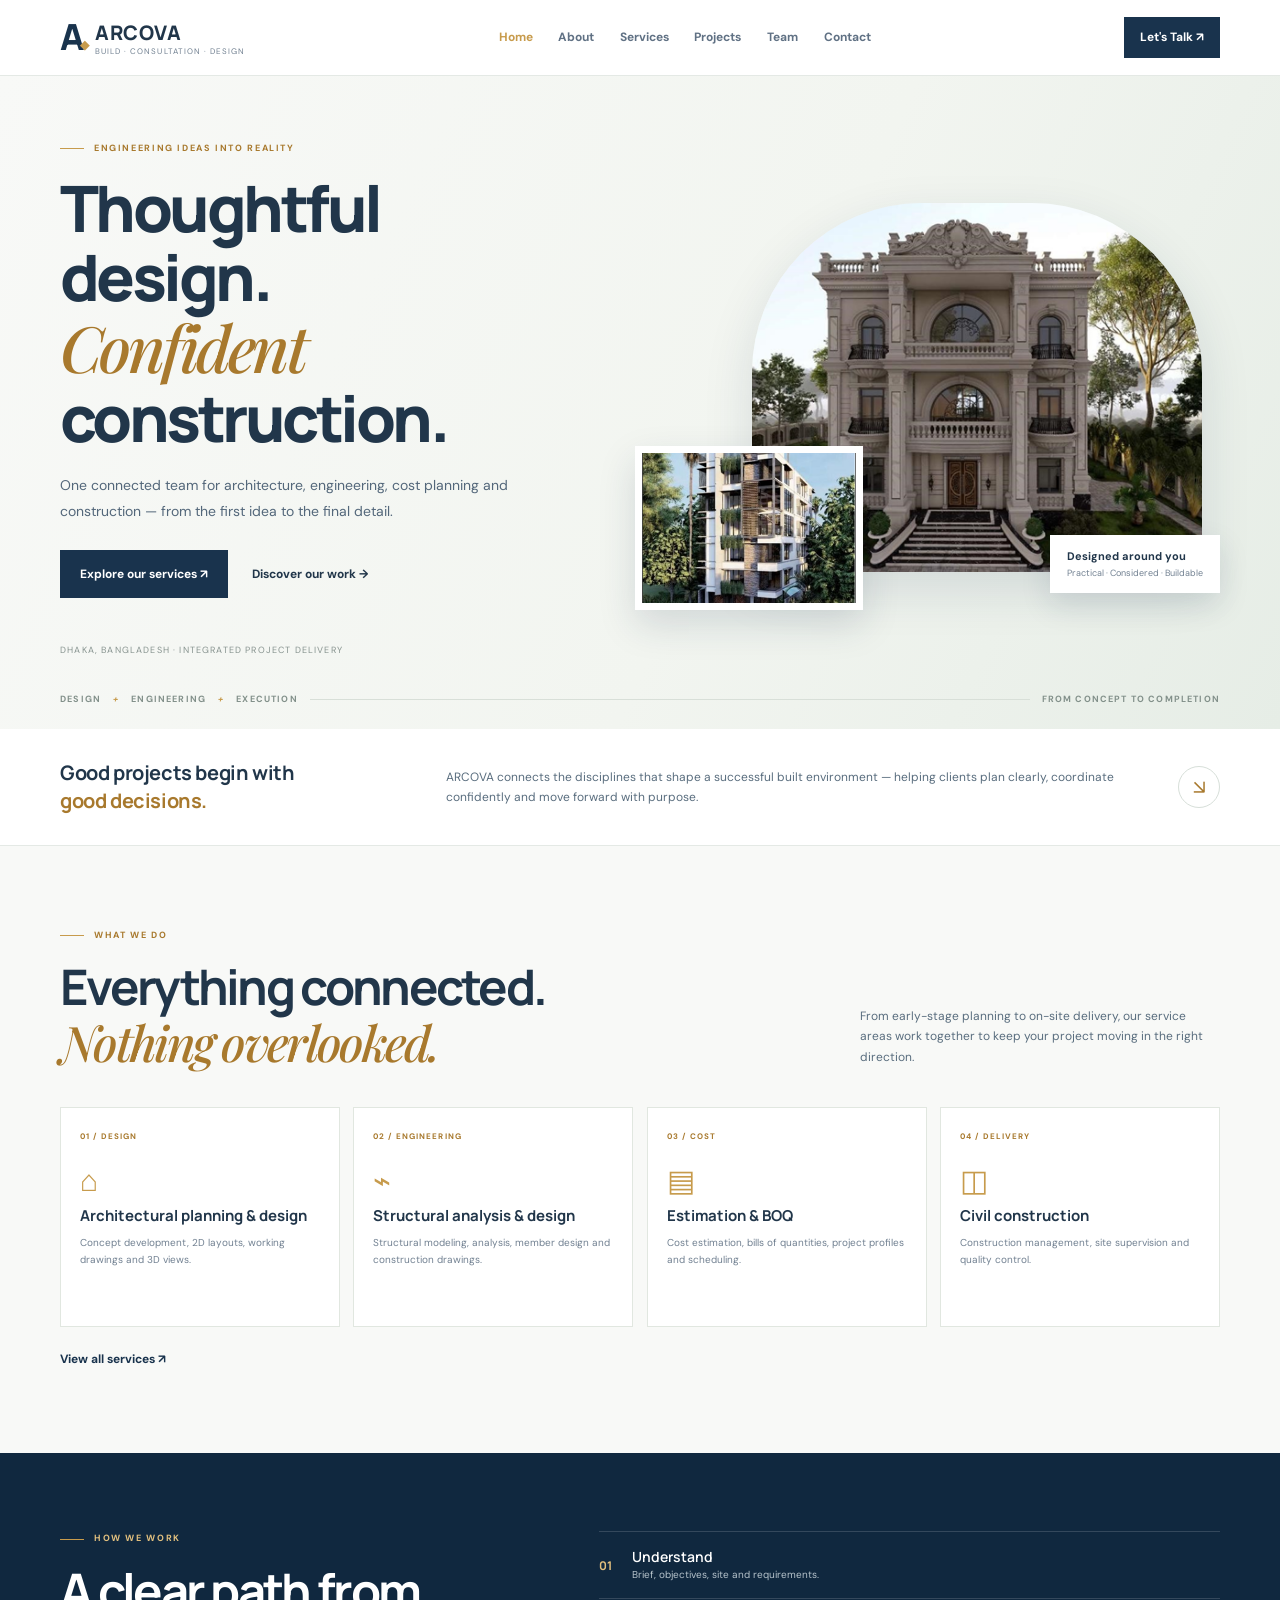
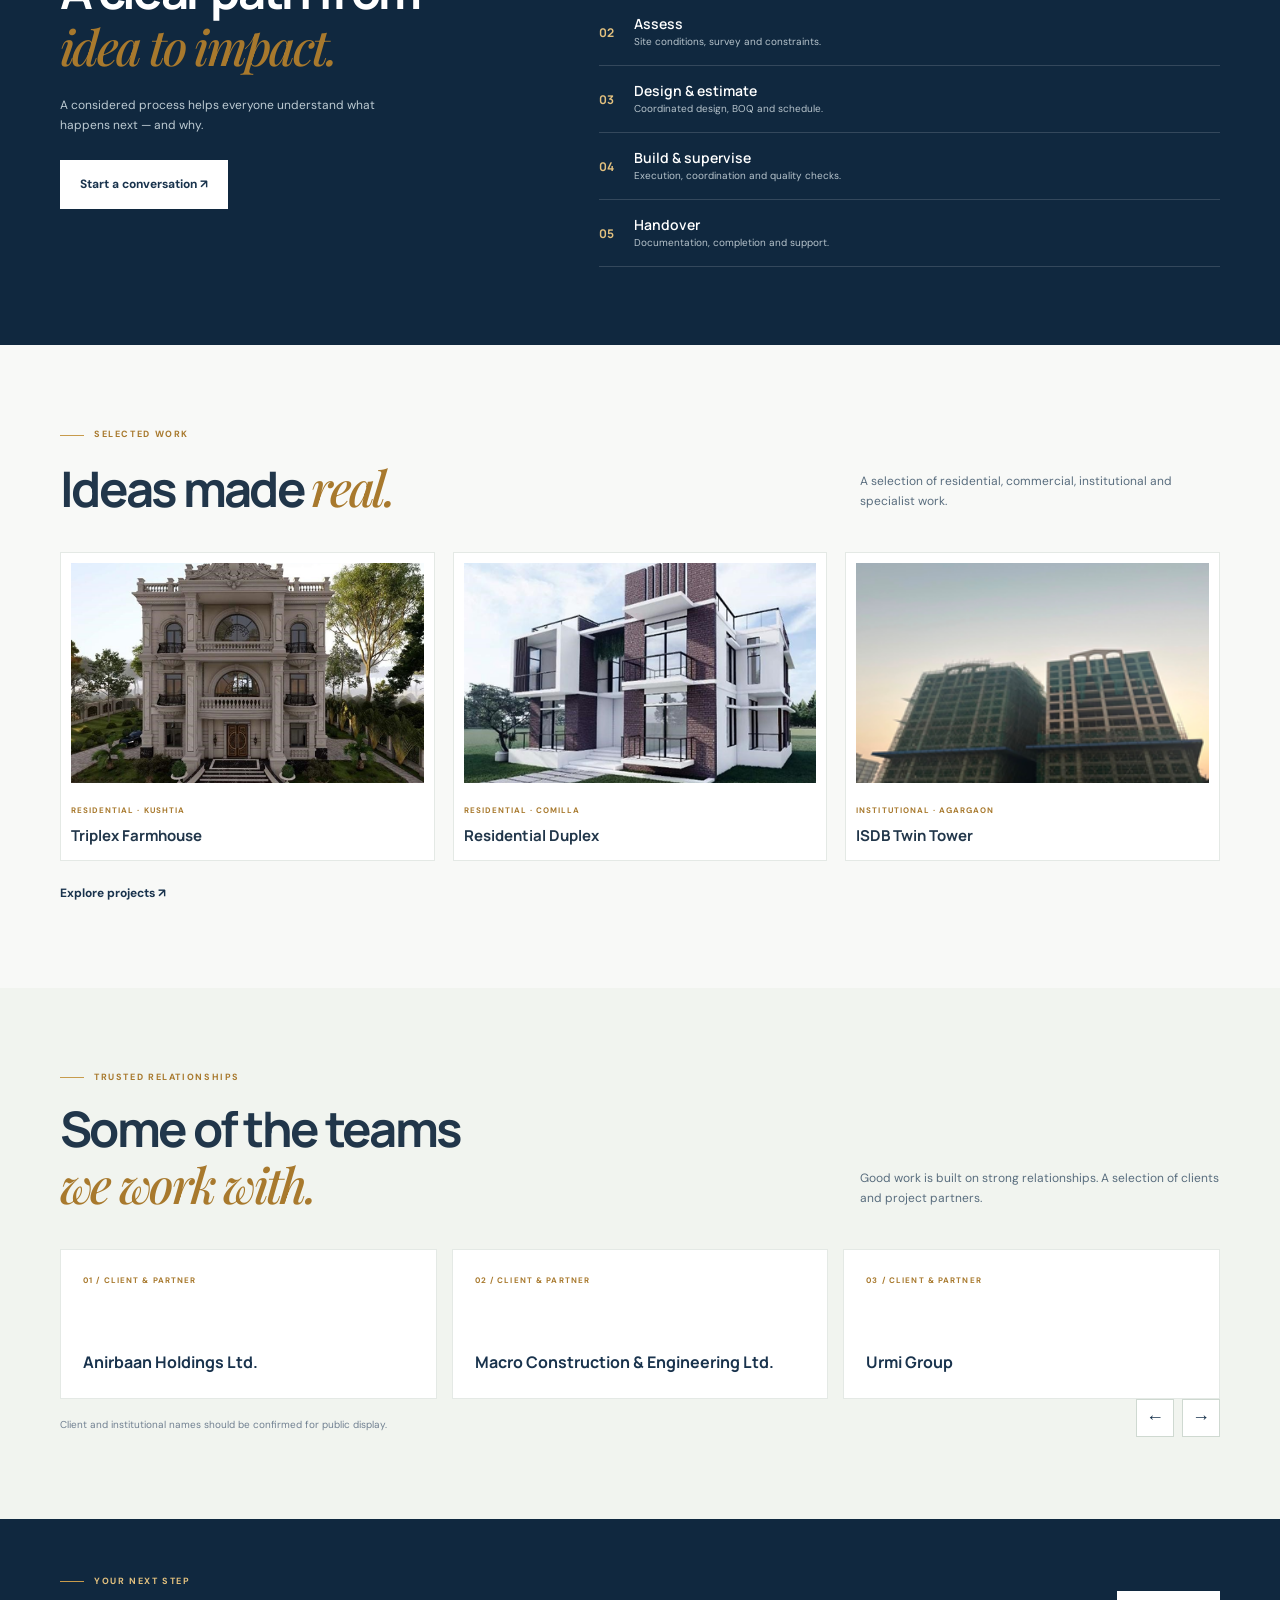
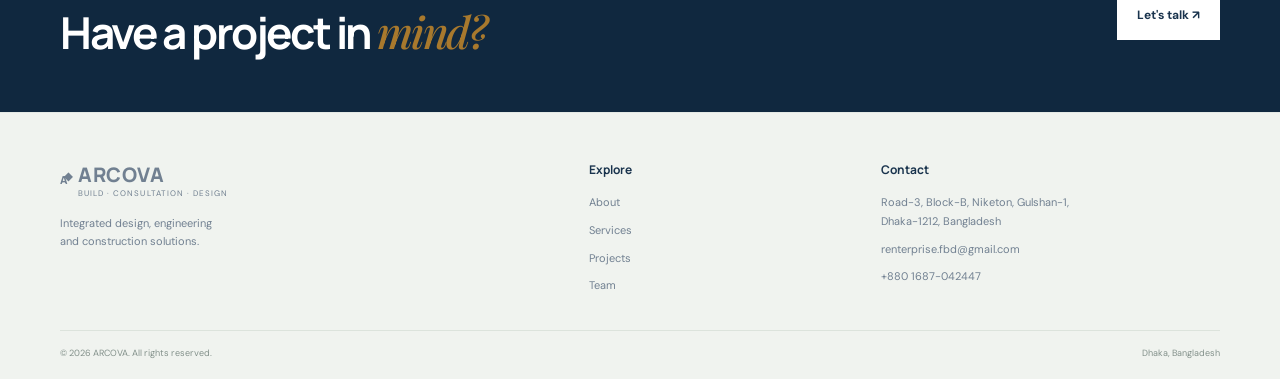
==== commit 9fb06fe9: "Polish homepage client carousel markup" ====
--- a/index.html
+++ b/index.html
@@ -28,4 +28,5 @@
       <div><button type="button" class="slider-arrow" data-slide="prev" aria-label="Previous clients">←</button><button type="button" class="slider-arrow" data-slide="next" aria-label="Next clients">→</button></div>
     </div>
   </div>
-</section>\n<section class="contact-band"><div class="wrap band-inner"><div><p class="eyebrow light">YOUR NEXT STEP</p><h2>Have a project in <em>mind?</em></h2></div><a class="button pale" href="contact.html">Let's talk ↗</a></div></section></main><footer class="site-footer"><div class="wrap footer-grid"><div><a class="brand footer-brand" href="index.html"><span class="brand-mark">A<span>◆</span></span><span><strong>ARCOVA</strong><small>BUILD · CONSULTATION · DESIGN</small></span></a><p>Integrated design, engineering<br>and construction solutions.</p></div><div><b>Explore</b><a href="about.html">About</a><a href="services.html">Services</a><a href="projects.html">Projects</a><a href="team.html">Team</a></div><div><b>Contact</b><span>Road-3, Block-B, Niketon, Gulshan-1,<br>Dhaka-1212, Bangladesh</span><a href="mailto:renterprise.fbd@gmail.com">renterprise.fbd@gmail.com</a><a href="tel:+8801687042447">+880 1687-042447</a></div></div><div class="wrap copyright">© 2026 ARCOVA. All rights reserved. <span>Dhaka, Bangladesh</span></div></footer><script src="script.js"></script></body></html>+</section>
+<section class="contact-band"><div class="wrap band-inner"><div><p class="eyebrow light">YOUR NEXT STEP</p><h2>Have a project in <em>mind?</em></h2></div><a class="button pale" href="contact.html">Let's talk ↗</a></div></section></main><footer class="site-footer"><div class="wrap footer-grid"><div><a class="brand footer-brand" href="index.html"><span class="brand-mark">A<span>◆</span></span><span><strong>ARCOVA</strong><small>BUILD · CONSULTATION · DESIGN</small></span></a><p>Integrated design, engineering<br>and construction solutions.</p></div><div><b>Explore</b><a href="about.html">About</a><a href="services.html">Services</a><a href="projects.html">Projects</a><a href="team.html">Team</a></div><div><b>Contact</b><span>Road-3, Block-B, Niketon, Gulshan-1,<br>Dhaka-1212, Bangladesh</span><a href="mailto:renterprise.fbd@gmail.com">renterprise.fbd@gmail.com</a><a href="tel:+8801687042447">+880 1687-042447</a></div></div><div class="wrap copyright">© 2026 ARCOVA. All rights reserved. <span>Dhaka, Bangladesh</span></div></footer><script src="script.js"></script></body></html>
--- a/style.css
+++ b/style.css
@@ -1 +1,19 @@
-:root{--navy:#19334d;--deep:#10283f;--ink:#21364a;--muted:#718091;--gold:#c79b4c;--sage:#edf1eb;--paper:#f8f9f7;--line:#e4e9e5;--serif:'Playfair Display',Georgia,serif;--sans:'DM Sans',Arial,sans-serif;--display:'Manrope',Arial,sans-serif}*{box-sizing:border-box}html{scroll-behavior:smooth}body{margin:0;background:var(--paper);color:var(--ink);font:15px/1.7 var(--sans)}a{color:inherit;text-decoration:none}img{display:block;width:100%;object-fit:cover}.wrap{width:min(1160px,calc(100% - 44px));margin:auto}.site-header{height:76px;position:sticky;top:0;z-index:20;background:#ffffffed;backdrop-filter:blur(12px);border-bottom:1px solid var(--line)}.nav{height:100%;display:flex;align-items:center;justify-content:space-between;gap:25px}.brand{display:flex;align-items:center;gap:10px;flex-shrink:0}.brand-mark{font:800 36px/1 var(--display);color:var(--navy);position:relative}.brand-mark span{font-size:12px;color:var(--gold);position:absolute;right:-4px;bottom:4px}.brand strong,.brand small{display:block;line-height:1.3}.brand strong{font:800 20px var(--display);letter-spacing:.05em}.brand small{font-size:8px;letter-spacing:.13em;color:var(--muted)}.menu{display:flex;gap:clamp(12px,2vw,27px)}.menu a{font-size:12px;font-weight:700;color:#607184;transition:color .2s}.menu a:hover,.menu a[aria-current=page]{color:var(--gold)}.menu-toggle{display:none;background:none;border:0;font-size:24px;color:var(--navy);cursor:pointer}.button{display:inline-block;background:var(--navy);color:white;padding:13px 19px;font-size:12px;font-weight:700;border:1px solid var(--navy);transition:transform .2s,box-shadow .2s,background .2s}.button:hover{background:var(--gold);border-color:var(--gold);color:var(--deep);transform:translateY(-2px);box-shadow:0 10px 24px #19334d20}.button.small{padding:9px 15px}.hero{padding:65px 0 22px;background:linear-gradient(115deg,#f8f9f7,#f2f5f0 58%,#e6ede6);overflow:hidden}.hero-grid{display:grid;grid-template-columns:.95fr 1.05fr;align-items:center;gap:45px;min-height:440px}.eyebrow{font-size:9px;letter-spacing:.18em;font-weight:700;color:#a8792d;margin:0 0 17px}.eyebrow:before{content:'';display:inline-block;width:24px;height:1px;background:var(--gold);vertical-align:middle;margin-right:10px}h1,h2{font-family:var(--display);letter-spacing:-.055em}h1{font-size:clamp(42px,5vw,66px);line-height:1.08;margin:0;font-weight:800}h1 em,h2 em{font-family:var(--serif);font-weight:500;color:#a8792d}.lead{max-width:490px;color:#53677a;font-size:14px;line-height:1.9;margin:20px 0 25px}.actions{display:flex;align-items:center;gap:24px}.plain-link,.text-link{font-size:12px;font-weight:700}.plain-link:hover,.text-link:hover{color:var(--gold)}.location{font-size:9px;letter-spacing:.13em;color:#87938f;margin-top:45px}.hero-art{height:420px;position:relative}.hero-image{position:absolute;right:3%;top:2%;width:77%;height:88%;border-radius:170px 170px 3px 3px;box-shadow:0 18px 50px #19334d20}.inset-image{position:absolute;left:0;bottom:1%;width:39%;height:39%;padding:7px;background:white;box-shadow:0 15px 35px #19334d25}.image-note{position:absolute;right:0;bottom:5%;background:white;padding:12px 17px;box-shadow:0 12px 30px #19334d20}.image-note b,.image-note small{display:block}.image-note b{font-size:11px}.image-note small{font-size:9px;color:var(--muted)}.hero-strip{display:flex;align-items:center;gap:12px;font-size:9px;font-weight:700;letter-spacing:.13em;color:#82908a;margin-top:24px}.hero-strip i{color:var(--gold)}.hero-strip span{height:1px;background:#d8dfd8;flex:1}.intro{background:white;padding:30px 0;border-bottom:1px solid var(--line)}.intro-grid{display:grid;grid-template-columns:1fr 2fr auto;align-items:center;gap:40px}.intro h2{font-size:20px;line-height:1.4;letter-spacing:-.02em;margin:0}.intro strong{color:#a8792d}.intro p{font-size:12px;color:#596d7e;margin:0}.circle{width:42px;height:42px;border:1px solid #d7dfd9;border-radius:50%;display:grid;place-items:center;color:#a8792d;font-size:20px}.section{padding:82px 0}.page-hero{padding:76px 0 66px;background:linear-gradient(115deg,#f1f4ef,#e6ede6);border-bottom:1px solid var(--line)}.page-hero h1{font-size:clamp(38px,5vw,58px)}.page-hero .lead{margin-bottom:0}.section-head{display:flex;justify-content:space-between;align-items:end;gap:40px;margin-bottom:35px}.section-head>p{max-width:360px;color:#596d7e;font-size:12px;margin:0 0 5px}h2{font-size:clamp(35px,4vw,49px);line-height:1.12;margin:0}.about-grid{display:grid;grid-template-columns:1fr 1fr;gap:75px;align-items:center}.about-image{position:relative;padding:0 35px 35px 0}.about-image>img{height:430px;border-radius:3px 85px 3px 3px}.caption{position:absolute;right:0;bottom:0;background:white;padding:14px 20px;box-shadow:0 12px 35px #19334d1c;min-width:190px}.caption>*{display:block}.caption small{font-size:8px;color:#a8792d;letter-spacing:.13em}.caption b{font:700 16px var(--display)}.caption span{font-size:10px;color:var(--muted)}.about-grid>div:last-child>p:not(.eyebrow){font-size:12px;color:#596d7e;line-height:1.9}.values{display:flex;gap:22px;border-top:1px solid var(--line);margin-top:27px;padding-top:16px}.values span{font-size:9px;color:var(--muted)}.values b{display:block;color:#a8792d;font:700 15px var(--display)}.services{background:#edf1eb}.service-grid{display:grid;grid-template-columns:repeat(4,1fr);gap:13px}.service-grid article,.team-card,.client-cards article{background:white;border:1px solid #e1e7e0;padding:22px 19px;min-height:220px;transition:transform .22s,box-shadow .22s,border-color .22s;position:relative;overflow:hidden}.service-grid article:hover,.team-card:hover,.client-cards article:hover,.project-preview article:hover{transform:translateY(-5px);box-shadow:0 16px 38px #19334d18;border-color:#d4c39e}.service-grid small,.projects small,.team-card small,.client-cards small{display:block;font-size:8px;letter-spacing:.14em;color:#a8792d;font-weight:700}.service-grid article>b{display:block;font:30px var(--serif);color:var(--gold);margin:15px 0 6px}.service-grid h3,.projects h3{font:700 15px/1.4 var(--display);margin:0 0 8px}.service-grid p,.projects p{font-size:10px;line-height:1.75;color:var(--muted);margin:0}.service-grid-wide{grid-template-columns:repeat(4,1fr)}.text-link{display:inline-block;margin-top:22px;color:var(--navy)}.process,.contact-band{background:var(--deep);color:white;padding:78px 0}.process-grid{display:grid;grid-template-columns:.85fr 1.15fr;gap:80px}.light{color:#e3c17f}.process-grid>div:first-child>p:not(.eyebrow){font-size:12px;color:#bdcbd3;max-width:350px;margin:19px 0 25px}.pale{background:white;color:var(--navy);border-color:white}.steps>div{display:flex;gap:20px;align-items:center;padding:15px 0;border-bottom:1px solid #ffffff26}.steps>div:first-child{border-top:1px solid #ffffff26}.steps b{font:700 12px var(--display);color:#e3c17f}.steps strong,.steps small{display:block}.steps strong{font:600 14px var(--display)}.steps small{font-size:10px;color:#b7c4cc}.filters{display:flex;flex-wrap:wrap;gap:8px;margin:0 0 24px}.filters button{padding:8px 15px;border:1px solid #d9e1dc;background:transparent;color:#596d7e;font:600 10px var(--sans);cursor:pointer;transition:.2s}.filters button.active,.filters button:hover{background:var(--navy);border-color:var(--navy);color:white}.projects{display:grid;grid-template-columns:repeat(3,1fr);gap:24px 17px}.projects article{padding-bottom:12px;transition:transform .2s,box-shadow .2s}.projects article[hidden]{display:none}.projects article img{height:220px;margin-bottom:13px}.projects article small,.projects article h3,.projects article p{margin-left:2px}.projects article h3{margin-top:4px}.project-preview{display:grid;grid-template-columns:repeat(3,1fr);gap:18px}.project-preview article{background:white;padding:10px;border:1px solid var(--line);transition:.2s}.project-preview img{height:220px;margin-bottom:13px}.project-preview small{font-size:8px;letter-spacing:.13em;color:#a8792d;font-weight:700}.project-preview h3{font:700 15px var(--display);margin:4px 0}.fineprint{font-size:10px;color:var(--muted);margin-top:22px}.client-cards{display:grid;grid-template-columns:repeat(2,1fr);gap:14px}.client-cards article{min-height:120px;display:flex;flex-direction:column;justify-content:center;gap:12px}.client-cards strong{font:700 16px var(--display)}.team-grid{display:grid;grid-template-columns:repeat(4,1fr);gap:15px}.team-card{min-height:275px;padding:22px}.team-card .initials{width:66px;height:66px;border-radius:50%;display:grid;place-items:center;background:linear-gradient(145deg,#edf1eb,#dfe8df);color:var(--navy);font:800 21px var(--display);border:1px solid #dbe4da;margin-bottom:22px}.team-card h3{font:700 15px/1.45 var(--display);margin:0 0 8px}.team-card small{letter-spacing:.04em;font-size:9px}.team-card p{font-size:10px;line-height:1.7;color:var(--muted);margin:12px 0 0}.contact-band{padding:55px 0}.band-inner{display:flex;justify-content:space-between;align-items:center;gap:30px}.band-inner h2{font-size:clamp(30px,4vw,44px)}.contact-grid{display:grid;grid-template-columns:.9fr 1.1fr;gap:80px}.contact-page h2{font-size:clamp(34px,4vw,48px)}.contact-page>div>p:not(.eyebrow){font-size:12px;color:#596d7e;margin:20px 0}.contact-info{display:grid;gap:12px;margin-top:28px;font-size:12px;color:#53677a}.contact-info a:hover{color:var(--gold)}.enquiry-form{background:white;border:1px solid var(--line);padding:28px;box-shadow:0 12px 35px #19334d0c;display:grid;gap:15px}.enquiry-form label{font-size:11px;font-weight:700;color:var(--ink);display:grid;gap:6px}.enquiry-form input,.enquiry-form select,.enquiry-form textarea{width:100%;border:1px solid #dce3de;background:#fbfcfa;padding:12px;font:12px var(--sans);color:var(--ink);outline:none}.enquiry-form input:focus,.enquiry-form select:focus,.enquiry-form textarea:focus{border-color:var(--gold);box-shadow:0 0 0 3px #c79b4c20}.gold{background:var(--gold);border-color:var(--gold);color:var(--deep);cursor:pointer}.form-note{font-size:9px;color:var(--muted)}.site-footer{background:#f0f3ef;padding:48px 0 18px;border-top:1px solid var(--line)}.footer-grid{display:grid;grid-template-columns:1.4fr .7fr 1fr;gap:55px;padding-bottom:35px}.footer-grid>div{display:flex;flex-direction:column;align-items:flex-start;gap:9px}.footer-grid p,.footer-grid span,.footer-grid a:not(.brand){font-size:11px;color:#718091;margin:0}.footer-grid b{font:700 12px var(--display);color:var(--navy);margin-bottom:6px}.footer-grid a:hover{color:var(--gold)}.footer-brand{margin-bottom:6px}.copyright{border-top:1px solid #dce3dc;padding-top:15px;font-size:9px;color:#82908a;display:flex;justify-content:space-between}.interactive-card{--mx:50%;--my:50%;background-image:radial-gradient(240px circle at var(--mx) var(--my),#c79b4c14,transparent 70%)}.interactive-card:hover{box-shadow:0 16px 38px #19334d18}.team-card,.client-cards article,.service-grid article{will-change:transform}.menu a:focus-visible,.button:focus-visible,.filters button:focus-visible{outline:2px solid var(--gold);outline-offset:3px}@media(max-width:900px){.menu{gap:12px}.menu a{font-size:10px}.nav-cta{display:none}.service-grid,.service-grid-wide,.team-grid{grid-template-columns:repeat(2,1fr)}.hero-grid{gap:25px}.process-grid,.contact-grid{gap:40px}.about-grid{gap:40px}}@media(max-width:680px){.wrap{width:min(100% - 32px,560px)}.site-header{height:68px}.menu-toggle{display:block;order:3}.menu{display:none;position:absolute;top:68px;left:0;right:0;background:white;padding:14px 22px 20px;border-bottom:1px solid var(--line);box-shadow:0 15px 25px #19334d12;flex-direction:column;gap:0}.menu.open{display:flex}.menu a{padding:11px 0;font-size:13px;border-bottom:1px solid #edf0ed}.hero{padding-top:42px}.hero-grid{grid-template-columns:1fr;min-height:0}.hero-art{height:330px;margin-top:8px}.hero-image{height:90%}.location{margin-top:25px}.hero-strip{font-size:7px;gap:7px}.intro-grid{grid-template-columns:1fr auto;gap:14px}.intro-grid p{grid-column:1/-1;grid-row:2}.section{padding:62px 0}.page-hero{padding:55px 0 48px}.section-head{display:block}.section-head>p{margin-top:18px}.about-grid,.process-grid,.contact-grid{grid-template-columns:1fr;gap:35px}.about-image>img{height:320px}.service-grid,.service-grid-wide,.team-grid{grid-template-columns:1fr 1fr;gap:10px}.service-grid article,.team-card{padding:17px 14px;min-height:0}.team-card .initials{width:55px;height:55px;margin-bottom:15px}.projects{grid-template-columns:1fr 1fr;gap:20px 12px}.projects article img,.project-preview img{height:160px}.project-preview{grid-template-columns:1fr}.project-preview img{height:210px}.client-cards{grid-template-columns:1fr}.values{flex-wrap:wrap}.footer-grid{grid-template-columns:1fr 1fr;gap:28px}.footer-grid>div:first-child{grid-column:1/-1}.copyright{gap:10px;flex-direction:column}.band-inner{align-items:flex-start;flex-direction:column}.enquiry-form{padding:20px}}@media(max-width:390px){.service-grid,.service-grid-wide,.team-grid,.projects{grid-template-columns:1fr}.actions{align-items:flex-start;flex-direction:column;gap:13px}.hero-art{height:275px}}@media(prefers-reduced-motion:reduce){*,*::before,*::after{scroll-behavior:auto!important;transition:none!important;animation:none!important}}+:root{--navy:#19334d;--deep:#10283f;--ink:#21364a;--muted:#718091;--gold:#c79b4c;--sage:#edf1eb;--paper:#f8f9f7;--line:#e4e9e5;--serif:'Playfair Display',Georgia,serif;--sans:'DM Sans',Arial,sans-serif;--display:'Manrope',Arial,sans-serif}*{box-sizing:border-box}html{scroll-behavior:smooth}body{margin:0;background:var(--paper);color:var(--ink);font:15px/1.7 var(--sans)}a{color:inherit;text-decoration:none}img{display:block;width:100%;object-fit:cover}.wrap{width:min(1160px,calc(100% - 44px));margin:auto}.site-header{height:76px;position:sticky;top:0;z-index:20;background:#ffffffed;backdrop-filter:blur(12px);border-bottom:1px solid var(--line)}.nav{height:100%;display:flex;align-items:center;justify-content:space-between;gap:25px}.brand{display:flex;align-items:center;gap:10px;flex-shrink:0}.brand-mark{font:800 36px/1 var(--display);color:var(--navy);position:relative}.brand-mark span{font-size:12px;color:var(--gold);position:absolute;right:-4px;bottom:4px}.brand strong,.brand small{display:block;line-height:1.3}.brand strong{font:800 20px var(--display);letter-spacing:.05em}.brand small{font-size:8px;letter-spacing:.13em;color:var(--muted)}.menu{display:flex;gap:clamp(12px,2vw,27px)}.menu a{font-size:12px;font-weight:700;color:#607184;transition:color .2s}.menu a:hover,.menu a[aria-current=page]{color:var(--gold)}.menu-toggle{display:none;background:none;border:0;font-size:24px;color:var(--navy);cursor:pointer}.button{display:inline-block;background:var(--navy);color:white;padding:13px 19px;font-size:12px;font-weight:700;border:1px solid var(--navy);transition:transform .2s,box-shadow .2s,background .2s}.button:hover{background:var(--gold);border-color:var(--gold);color:var(--deep);transform:translateY(-2px);box-shadow:0 10px 24px #19334d20}.button.small{padding:9px 15px}.hero{padding:65px 0 22px;background:linear-gradient(115deg,#f8f9f7,#f2f5f0 58%,#e6ede6);overflow:hidden}.hero-grid{display:grid;grid-template-columns:.95fr 1.05fr;align-items:center;gap:45px;min-height:440px}.eyebrow{font-size:9px;letter-spacing:.18em;font-weight:700;color:#a8792d;margin:0 0 17px}.eyebrow:before{content:'';display:inline-block;width:24px;height:1px;background:var(--gold);vertical-align:middle;margin-right:10px}h1,h2{font-family:var(--display);letter-spacing:-.055em}h1{font-size:clamp(42px,5vw,66px);line-height:1.08;margin:0;font-weight:800}h1 em,h2 em{font-family:var(--serif);font-weight:500;color:#a8792d}.lead{max-width:490px;color:#53677a;font-size:14px;line-height:1.9;margin:20px 0 25px}.actions{display:flex;align-items:center;gap:24px}.plain-link,.text-link{font-size:12px;font-weight:700}.plain-link:hover,.text-link:hover{color:var(--gold)}.location{font-size:9px;letter-spacing:.13em;color:#87938f;margin-top:45px}.hero-art{height:420px;position:relative}.hero-image{position:absolute;right:3%;top:2%;width:77%;height:88%;border-radius:170px 170px 3px 3px;box-shadow:0 18px 50px #19334d20}.inset-image{position:absolute;left:0;bottom:1%;width:39%;height:39%;padding:7px;background:white;box-shadow:0 15px 35px #19334d25}.image-note{position:absolute;right:0;bottom:5%;background:white;padding:12px 17px;box-shadow:0 12px 30px #19334d20}.image-note b,.image-note small{display:block}.image-note b{font-size:11px}.image-note small{font-size:9px;color:var(--muted)}.hero-strip{display:flex;align-items:center;gap:12px;font-size:9px;font-weight:700;letter-spacing:.13em;color:#82908a;margin-top:24px}.hero-strip i{color:var(--gold)}.hero-strip span{height:1px;background:#d8dfd8;flex:1}.intro{background:white;padding:30px 0;border-bottom:1px solid var(--line)}.intro-grid{display:grid;grid-template-columns:1fr 2fr auto;align-items:center;gap:40px}.intro h2{font-size:20px;line-height:1.4;letter-spacing:-.02em;margin:0}.intro strong{color:#a8792d}.intro p{font-size:12px;color:#596d7e;margin:0}.circle{width:42px;height:42px;border:1px solid #d7dfd9;border-radius:50%;display:grid;place-items:center;color:#a8792d;font-size:20px}.section{padding:82px 0}.page-hero{padding:76px 0 66px;background:linear-gradient(115deg,#f1f4ef,#e6ede6);border-bottom:1px solid var(--line)}.page-hero h1{font-size:clamp(38px,5vw,58px)}.page-hero .lead{margin-bottom:0}.section-head{display:flex;justify-content:space-between;align-items:end;gap:40px;margin-bottom:35px}.section-head>p{max-width:360px;color:#596d7e;font-size:12px;margin:0 0 5px}h2{font-size:clamp(35px,4vw,49px);line-height:1.12;margin:0}.about-grid{display:grid;grid-template-columns:1fr 1fr;gap:75px;align-items:center}.about-image{position:relative;padding:0 35px 35px 0}.about-image>img{height:430px;border-radius:3px 85px 3px 3px}.caption{position:absolute;right:0;bottom:0;background:white;padding:14px 20px;box-shadow:0 12px 35px #19334d1c;min-width:190px}.caption>*{display:block}.caption small{font-size:8px;color:#a8792d;letter-spacing:.13em}.caption b{font:700 16px var(--display)}.caption span{font-size:10px;color:var(--muted)}.about-grid>div:last-child>p:not(.eyebrow){font-size:12px;color:#596d7e;line-height:1.9}.values{display:flex;gap:22px;border-top:1px solid var(--line);margin-top:27px;padding-top:16px}.values span{font-size:9px;color:var(--muted)}.values b{display:block;color:#a8792d;font:700 15px var(--display)}.services{background:#edf1eb}.service-grid{display:grid;grid-template-columns:repeat(4,1fr);gap:13px}.service-grid article,.team-card,.client-cards article{background:white;border:1px solid #e1e7e0;padding:22px 19px;min-height:220px;transition:transform .22s,box-shadow .22s,border-color .22s;position:relative;overflow:hidden}.service-grid article:hover,.team-card:hover,.client-cards article:hover,.project-preview article:hover{transform:translateY(-5px);box-shadow:0 16px 38px #19334d18;border-color:#d4c39e}.service-grid small,.projects small,.team-card small,.client-cards small{display:block;font-size:8px;letter-spacing:.14em;color:#a8792d;font-weight:700}.service-grid article>b{display:block;font:30px var(--serif);color:var(--gold);margin:15px 0 6px}.service-grid h3,.projects h3{font:700 15px/1.4 var(--display);margin:0 0 8px}.service-grid p,.projects p{font-size:10px;line-height:1.75;color:var(--muted);margin:0}.service-grid-wide{grid-template-columns:repeat(4,1fr)}.text-link{display:inline-block;margin-top:22px;color:var(--navy)}.process,.contact-band{background:var(--deep);color:white;padding:78px 0}.process-grid{display:grid;grid-template-columns:.85fr 1.15fr;gap:80px}.light{color:#e3c17f}.process-grid>div:first-child>p:not(.eyebrow){font-size:12px;color:#bdcbd3;max-width:350px;margin:19px 0 25px}.pale{background:white;color:var(--navy);border-color:white}.steps>div{display:flex;gap:20px;align-items:center;padding:15px 0;border-bottom:1px solid #ffffff26}.steps>div:first-child{border-top:1px solid #ffffff26}.steps b{font:700 12px var(--display);color:#e3c17f}.steps strong,.steps small{display:block}.steps strong{font:600 14px var(--display)}.steps small{font-size:10px;color:#b7c4cc}.filters{display:flex;flex-wrap:wrap;gap:8px;margin:0 0 24px}.filters button{padding:8px 15px;border:1px solid #d9e1dc;background:transparent;color:#596d7e;font:600 10px var(--sans);cursor:pointer;transition:.2s}.filters button.active,.filters button:hover{background:var(--navy);border-color:var(--navy);color:white}.projects{display:grid;grid-template-columns:repeat(3,1fr);gap:24px 17px}.projects article{padding-bottom:12px;transition:transform .2s,box-shadow .2s}.projects article[hidden]{display:none}.projects article img{height:220px;margin-bottom:13px}.projects article small,.projects article h3,.projects article p{margin-left:2px}.projects article h3{margin-top:4px}.project-preview{display:grid;grid-template-columns:repeat(3,1fr);gap:18px}.project-preview article{background:white;padding:10px;border:1px solid var(--line);transition:.2s}.project-preview img{height:220px;margin-bottom:13px}.project-preview small{font-size:8px;letter-spacing:.13em;color:#a8792d;font-weight:700}.project-preview h3{font:700 15px var(--display);margin:4px 0}.fineprint{font-size:10px;color:var(--muted);margin-top:22px}.client-cards{display:grid;grid-template-columns:repeat(2,1fr);gap:14px}.client-cards article{min-height:120px;display:flex;flex-direction:column;justify-content:center;gap:12px}.client-cards strong{font:700 16px var(--display)}.team-grid{display:grid;grid-template-columns:repeat(4,1fr);gap:15px}.team-card{min-height:275px;padding:22px}.team-card .initials{width:66px;height:66px;border-radius:50%;display:grid;place-items:center;background:linear-gradient(145deg,#edf1eb,#dfe8df);color:var(--navy);font:800 21px var(--display);border:1px solid #dbe4da;margin-bottom:22px}.team-card h3{font:700 15px/1.45 var(--display);margin:0 0 8px}.team-card small{letter-spacing:.04em;font-size:9px}.team-card p{font-size:10px;line-height:1.7;color:var(--muted);margin:12px 0 0}.contact-band{padding:55px 0}.band-inner{display:flex;justify-content:space-between;align-items:center;gap:30px}.band-inner h2{font-size:clamp(30px,4vw,44px)}.contact-grid{display:grid;grid-template-columns:.9fr 1.1fr;gap:80px}.contact-page h2{font-size:clamp(34px,4vw,48px)}.contact-page>div>p:not(.eyebrow){font-size:12px;color:#596d7e;margin:20px 0}.contact-info{display:grid;gap:12px;margin-top:28px;font-size:12px;color:#53677a}.contact-info a:hover{color:var(--gold)}.enquiry-form{background:white;border:1px solid var(--line);padding:28px;box-shadow:0 12px 35px #19334d0c;display:grid;gap:15px}.enquiry-form label{font-size:11px;font-weight:700;color:var(--ink);display:grid;gap:6px}.enquiry-form input,.enquiry-form select,.enquiry-form textarea{width:100%;border:1px solid #dce3de;background:#fbfcfa;padding:12px;font:12px var(--sans);color:var(--ink);outline:none}.enquiry-form input:focus,.enquiry-form select:focus,.enquiry-form textarea:focus{border-color:var(--gold);box-shadow:0 0 0 3px #c79b4c20}.gold{background:var(--gold);border-color:var(--gold);color:var(--deep);cursor:pointer}.form-note{font-size:9px;color:var(--muted)}.site-footer{background:#f0f3ef;padding:48px 0 18px;border-top:1px solid var(--line)}.footer-grid{display:grid;grid-template-columns:1.4fr .7fr 1fr;gap:55px;padding-bottom:35px}.footer-grid>div{display:flex;flex-direction:column;align-items:flex-start;gap:9px}.footer-grid p,.footer-grid span,.footer-grid a:not(.brand){font-size:11px;color:#718091;margin:0}.footer-grid b{font:700 12px var(--display);color:var(--navy);margin-bottom:6px}.footer-grid a:hover{color:var(--gold)}.footer-brand{margin-bottom:6px}.copyright{border-top:1px solid #dce3dc;padding-top:15px;font-size:9px;color:#82908a;display:flex;justify-content:space-between}.interactive-card{--mx:50%;--my:50%;background-image:radial-gradient(240px circle at var(--mx) var(--my),#c79b4c14,transparent 70%)}.interactive-card:hover{box-shadow:0 16px 38px #19334d18}.team-card,.client-cards article,.service-grid article{will-change:transform}.menu a:focus-visible,.button:focus-visible,.filters button:focus-visible{outline:2px solid var(--gold);outline-offset:3px}@media(max-width:900px){.menu{gap:12px}.menu a{font-size:10px}.nav-cta{display:none}.service-grid,.service-grid-wide,.team-grid{grid-template-columns:repeat(2,1fr)}.hero-grid{gap:25px}.process-grid,.contact-grid{gap:40px}.about-grid{gap:40px}}@media(max-width:680px){.wrap{width:min(100% - 32px,560px)}.site-header{height:68px}.menu-toggle{display:block;order:3}.menu{display:none;position:absolute;top:68px;left:0;right:0;background:white;padding:14px 22px 20px;border-bottom:1px solid var(--line);box-shadow:0 15px 25px #19334d12;flex-direction:column;gap:0}.menu.open{display:flex}.menu a{padding:11px 0;font-size:13px;border-bottom:1px solid #edf0ed}.hero{padding-top:42px}.hero-grid{grid-template-columns:1fr;min-height:0}.hero-art{height:330px;margin-top:8px}.hero-image{height:90%}.location{margin-top:25px}.hero-strip{font-size:7px;gap:7px}.intro-grid{grid-template-columns:1fr auto;gap:14px}.intro-grid p{grid-column:1/-1;grid-row:2}.section{padding:62px 0}.page-hero{padding:55px 0 48px}.section-head{display:block}.section-head>p{margin-top:18px}.about-grid,.process-grid,.contact-grid{grid-template-columns:1fr;gap:35px}.about-image>img{height:320px}.service-grid,.service-grid-wide,.team-grid{grid-template-columns:1fr 1fr;gap:10px}.service-grid article,.team-card{padding:17px 14px;min-height:0}.team-card .initials{width:55px;height:55px;margin-bottom:15px}.projects{grid-template-columns:1fr 1fr;gap:20px 12px}.projects article img,.project-preview img{height:160px}.project-preview{grid-template-columns:1fr}.project-preview img{height:210px}.client-cards{grid-template-columns:1fr}.values{flex-wrap:wrap}.footer-grid{grid-template-columns:1fr 1fr;gap:28px}.footer-grid>div:first-child{grid-column:1/-1}.copyright{gap:10px;flex-direction:column}.band-inner{align-items:flex-start;flex-direction:column}.enquiry-form{padding:20px}}@media(max-width:390px){.service-grid,.service-grid-wide,.team-grid,.projects{grid-template-columns:1fr}.actions{align-items:flex-start;flex-direction:column;gap:13px}.hero-art{height:275px}}@media(prefers-reduced-motion:reduce){*,*::before,*::after{scroll-behavior:auto!important;transition:none!important;animation:none!important}}
+/* Full-page pointer spotlight: visible desktop feedback without changing layout. */
+body::before{content:"";position:fixed;inset:0;z-index:90;pointer-events:none;opacity:0;background:radial-gradient(230px circle at var(--pointer-x,50%) var(--pointer-y,50%),rgba(199,155,76,.23),rgba(25,51,77,.075) 48%,transparent 76%);transition:opacity .18s ease}
+body.pointer-active::before{opacity:1}
+.client-section{background:#f1f4ef}
+.client-slider{overflow:hidden;position:relative}
+.client-track{display:flex;gap:15px;transition:transform .55s cubic-bezier(.2,.75,.25,1);will-change:transform}
+.client-slide{flex:0 0 calc((100% - 30px)/3);min-height:150px;padding:24px 22px;background:white;border:1px solid var(--line);display:flex;flex-direction:column;justify-content:space-between;gap:22px;transition:box-shadow .22s,border-color .22s}
+.client-slide small{font-size:8px;letter-spacing:.14em;color:#a8792d;font-weight:700}
+.client-slide strong{font:700 16px/1.45 var(--display);color:var(--navy)}
+.client-slide:hover{border-color:#d4c39e;box-shadow:0 16px 38px #19334d18}
+.client-slider-controls{display:flex;justify-content:space-between;align-items:center;gap:20px}
+.client-slider-controls .fineprint{margin:13px 0 0}
+.client-slider-controls>div{display:flex;gap:8px}
+.slider-arrow{width:38px;height:38px;border:1px solid #cfd9d1;background:white;color:var(--navy);font-size:18px;cursor:pointer;transition:background .2s,color .2s,border-color .2s}
+.slider-arrow:hover{background:var(--navy);border-color:var(--navy);color:white}
+@media(max-width:900px){.client-slide{flex-basis:calc((100% - 15px)/2)}}
+@media(max-width:580px){.client-slide{flex-basis:100%;min-height:132px}.client-slider-controls{align-items:flex-end}.client-slider-controls .fineprint{max-width:65%}}
+@media(hover:none),(prefers-reduced-motion:reduce){body::before{display:none}}
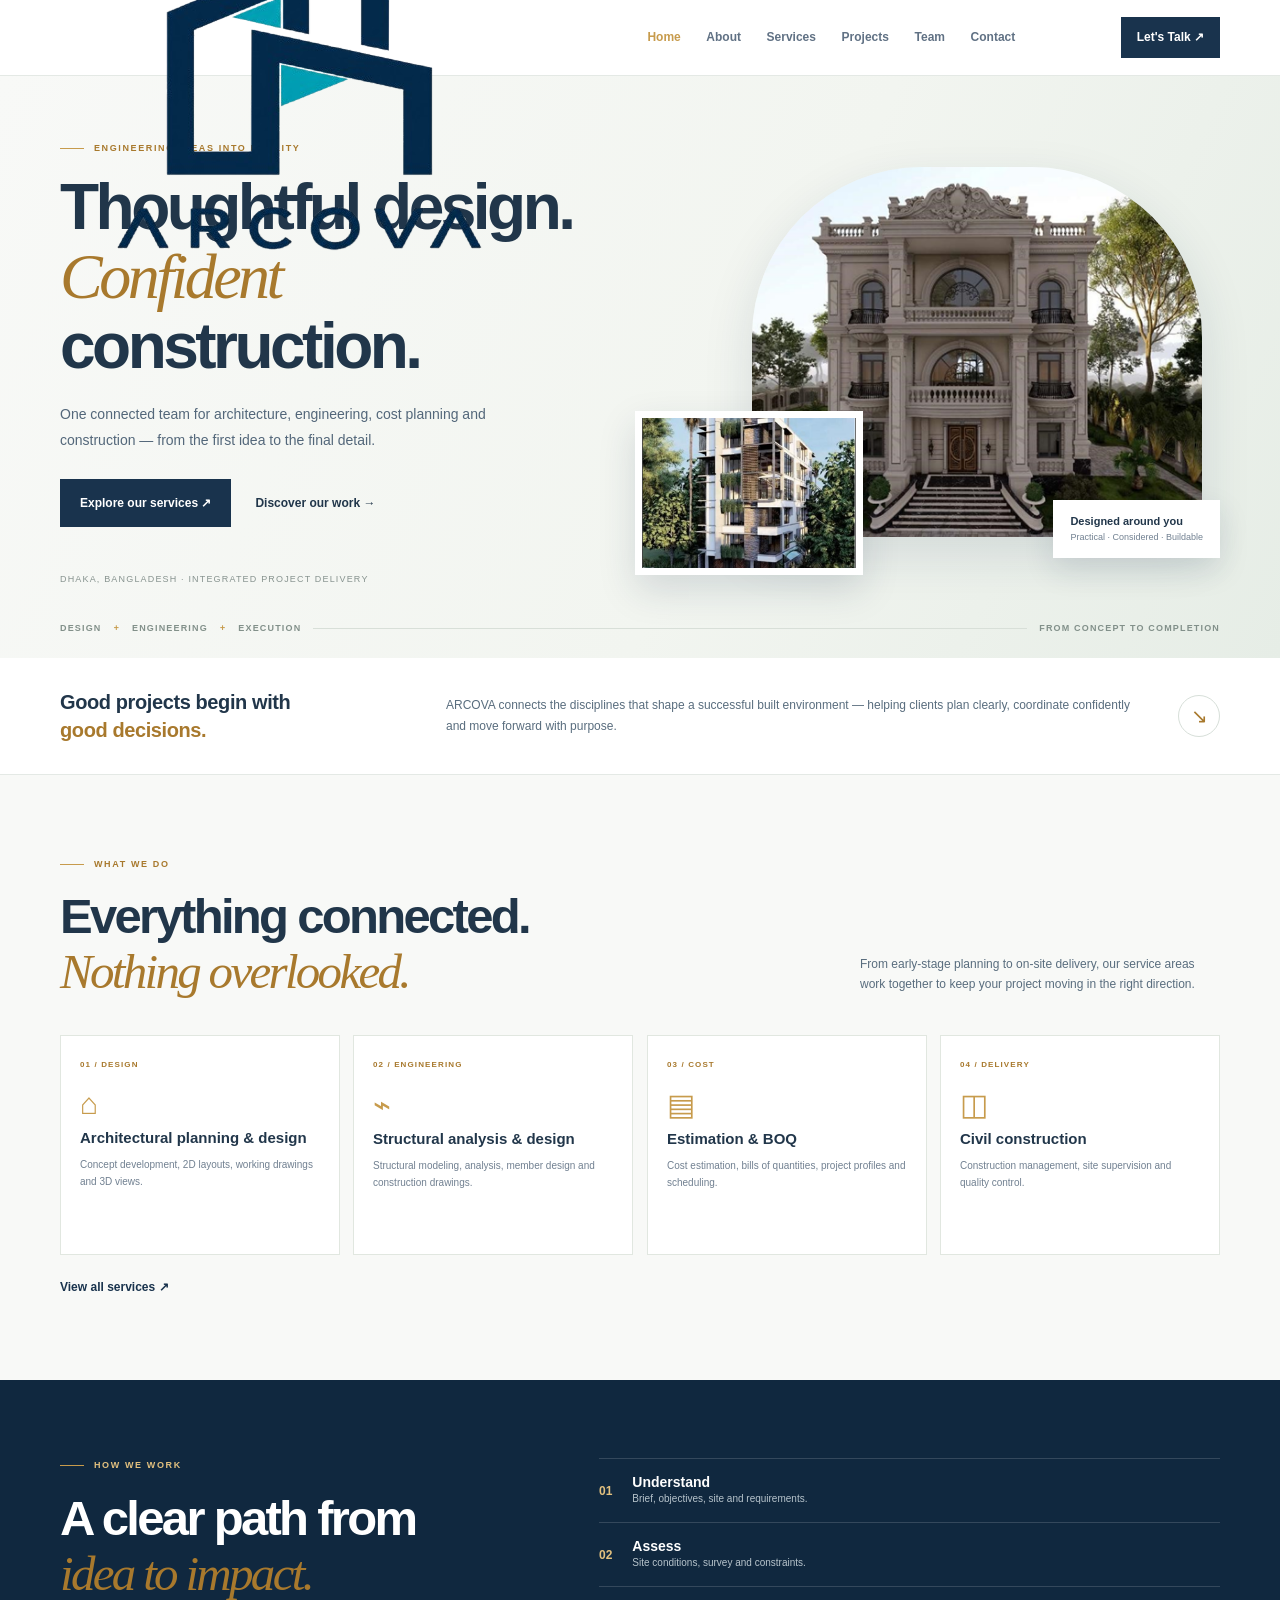
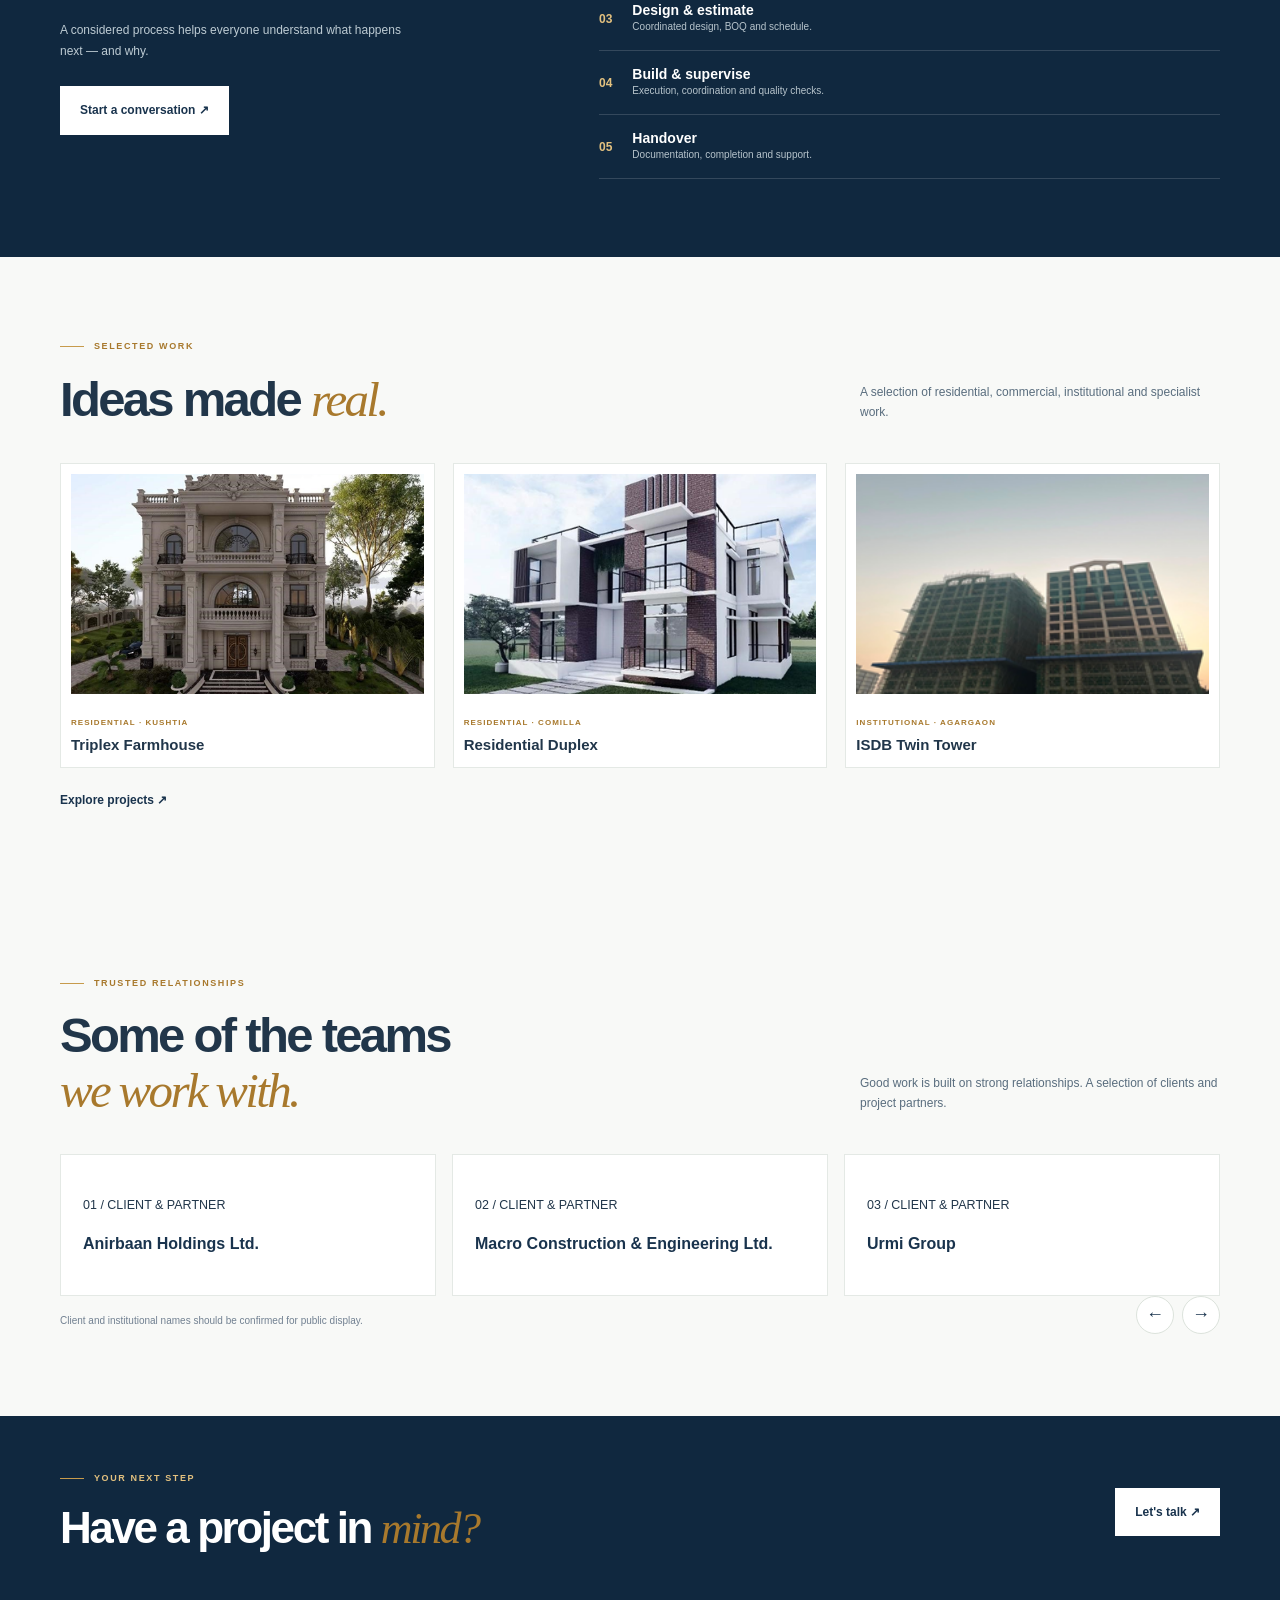
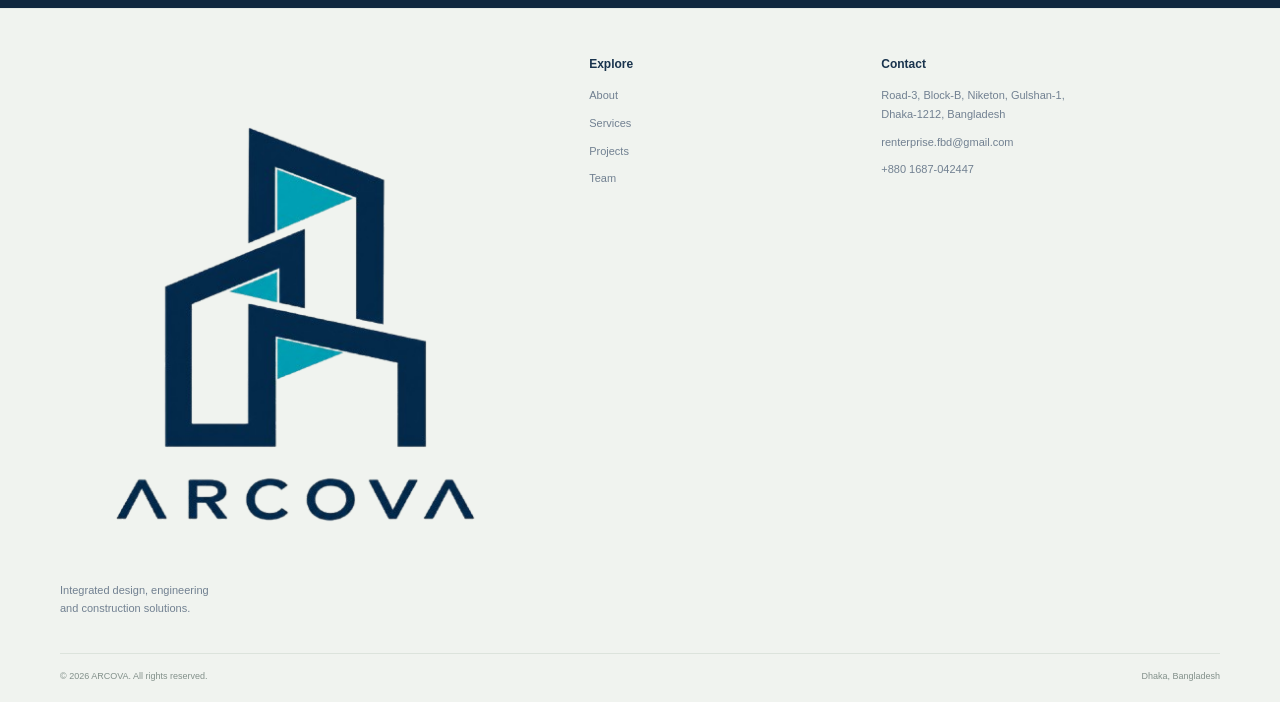
==== commit ecc1e361: "Use uploaded ARCOVA logo and format page markup" ====
--- a/index.html
+++ b/index.html
@@ -1,32 +1,280 @@
-<!doctype html><html lang="en"><head><meta charset="utf-8"><meta name="viewport" content="width=device-width,initial-scale=1"><title>Home | ARCOVA</title><meta name="description" content="Architecture, engineering, cost planning and construction in Bangladesh."><link rel="preconnect" href="https://fonts.googleapis.com"><link rel="preconnect" href="https://fonts.gstatic.com" crossorigin><link href="https://fonts.googleapis.com/css2?family=DM+Sans:wght@400;500;600;700&family=Manrope:wght@500;600;700;800&family=Playfair+Display:ital,wght@0,500;0,600;1,500&display=swap" rel="stylesheet"><link rel="stylesheet" href="style.css"></head><body><header class="site-header"><div class="wrap nav"><a class="brand" href="index.html"><span class="brand-mark">A<span>◆</span></span><span><strong>ARCOVA</strong><small>BUILD · CONSULTATION · DESIGN</small></span></a><button class="menu-toggle" aria-label="Toggle navigation" aria-expanded="false">☰</button><nav class="menu" aria-label="Main navigation"><a aria-current="page" href="index.html">Home</a><a  href="about.html">About</a><a  href="services.html">Services</a><a  href="projects.html">Projects</a><a  href="team.html">Team</a><a  href="contact.html">Contact</a></nav><a class="button small nav-cta" href="contact.html">Let's Talk ↗</a></div></header><main>
-<section class="hero"><div class="wrap hero-grid"><div><p class="eyebrow">ENGINEERING IDEAS INTO REALITY</p><h1>Thoughtful design.<br><em>Confident</em> construction.</h1><p class="lead">One connected team for architecture, engineering, cost planning and construction — from the first idea to the final detail.</p><div class="actions"><a class="button" href="services.html">Explore our services ↗</a><a class="plain-link" href="projects.html">Discover our work →</a></div><p class="location">DHAKA, BANGLADESH · INTEGRATED PROJECT DELIVERY</p></div><div class="hero-art"><img class="hero-image" src="img/farmhouse.png" alt="Farmhouse design project"><img class="inset-image" src="img/apartment_facade.png" alt="Apartment facade"><div class="image-note"><b>Designed around you</b><small>Practical · Considered · Buildable</small></div></div></div><div class="wrap hero-strip">DESIGN <i>+</i> ENGINEERING <i>+</i> EXECUTION <span></span> FROM CONCEPT TO COMPLETION</div></section>
-<section class="intro"><div class="wrap intro-grid"><h2>Good projects begin with<br><strong>good decisions.</strong></h2><p>ARCOVA connects the disciplines that shape a successful built environment — helping clients plan clearly, coordinate confidently and move forward with purpose.</p><a class="circle" href="about.html" aria-label="About ARCOVA">↘</a></div></section>
-<section class="section"><div class="wrap"><div class="section-head"><div><p class="eyebrow">WHAT WE DO</p><h2>Everything connected.<br><em>Nothing overlooked.</em></h2></div><p>From early-stage planning to on-site delivery, our service areas work together to keep your project moving in the right direction.</p></div><div class="service-grid"><article class="interactive-card"><small>01 / DESIGN</small><b>⌂</b><h3>Architectural planning & design</h3><p>Concept development, 2D layouts, working drawings and 3D views.</p></article><article class="interactive-card"><small>02 / ENGINEERING</small><b>⌁</b><h3>Structural analysis & design</h3><p>Structural modeling, analysis, member design and construction drawings.</p></article><article class="interactive-card"><small>03 / COST</small><b>▤</b><h3>Estimation & BOQ</h3><p>Cost estimation, bills of quantities, project profiles and scheduling.</p></article><article class="interactive-card"><small>04 / DELIVERY</small><b>◫</b><h3>Civil construction</h3><p>Construction management, site supervision and quality control.</p></article></div><a class="text-link" href="services.html">View all services ↗</a></div></section>
-<section class="process"><div class="wrap process-grid"><div><p class="eyebrow light">HOW WE WORK</p><h2>A clear path from<br><em>idea to impact.</em></h2><p>A considered process helps everyone understand what happens next — and why.</p><a class="button pale" href="contact.html">Start a conversation ↗</a></div><div class="steps"><div><b>01</b><span><strong>Understand</strong><small>Brief, objectives, site and requirements.</small></span></div><div><b>02</b><span><strong>Assess</strong><small>Site conditions, survey and constraints.</small></span></div><div><b>03</b><span><strong>Design & estimate</strong><small>Coordinated design, BOQ and schedule.</small></span></div><div><b>04</b><span><strong>Build & supervise</strong><small>Execution, coordination and quality checks.</small></span></div><div><b>05</b><span><strong>Handover</strong><small>Documentation, completion and support.</small></span></div></div></div></section>
-<section class="section"><div class="wrap"><div class="section-head"><div><p class="eyebrow">SELECTED WORK</p><h2>Ideas made <em>real.</em></h2></div><p>A selection of residential, commercial, institutional and specialist work.</p></div><div class="project-preview"><article class="interactive-card"><img src="img/farmhouse.png" alt="Triplex farmhouse"><small>RESIDENTIAL · KUSHTIA</small><h3>Triplex Farmhouse</h3></article><article class="interactive-card"><img src="img/duplex.png" alt="Residential duplex"><small>RESIDENTIAL · COMILLA</small><h3>Residential Duplex</h3></article><article class="interactive-card"><img src="img/isbd.png" alt="ISDB Twin Tower"><small>INSTITUTIONAL · AGARGAON</small><h3>ISDB Twin Tower</h3></article></div><a class="text-link" href="projects.html">Explore projects ↗</a></div></section>
-
+<!doctype html>
+<html lang="en">
+  <head>
+    <meta charset="utf-8">
+    <meta name="viewport" content="width=device-width,initial-scale=1">
+    <title>Home | ARCOVA</title>
+    <meta name="description" content="Architecture, engineering, cost planning and construction in Bangladesh.">
+    <link rel="preconnect" href="https://fonts.googleapis.com">
+    <link rel="preconnect" href="https://fonts.gstatic.com" crossorigin>
+    <link href="https://fonts.googleapis.com/css2?family=Lora:wght@400;500;600;700&family=Source+Sans+3:wght@400;500;600;700&display=swap" rel="stylesheet">
+    <link rel="stylesheet" href="style.css">
+  </head>
+  <body>
+    <header class="site-header">
+      <div class="wrap nav">
+        <a class="brand" href="index.html">
+          <img class="brand-logo" src="img/Logo_Arcova.png" alt="ARCOVA — Build, Consultation & Design">
+        </a>
+        <button class="menu-toggle" aria-label="Toggle navigation" aria-expanded="false">☰</button>
+        <nav class="menu" aria-label="Main navigation">
+          <a aria-current="page" href="index.html">Home</a>
+          <a  href="about.html">About</a>
+          <a  href="services.html">Services</a>
+          <a  href="projects.html">Projects</a>
+          <a  href="team.html">Team</a>
+          <a  href="contact.html">Contact</a>
+        </nav>
+        <a class="button small nav-cta" href="contact.html">Let's Talk ↗</a>
+      </div>
+    </header>
+    <main>
+      <section class="hero">
+        <div class="wrap hero-grid">
+          <div>
+            <p class="eyebrow">ENGINEERING IDEAS INTO REALITY</p>
+            <h1>Thoughtful design.<br>
+            <em>Confident</em> construction.</h1>
+            <p class="lead">One connected team for architecture, engineering, cost planning and construction — from the first idea to the final detail.</p>
+            <div class="actions">
+              <a class="button" href="services.html">Explore our services ↗</a>
+              <a class="plain-link" href="projects.html">Discover our work →</a>
+            </div>
+            <p class="location">DHAKA, BANGLADESH · INTEGRATED PROJECT DELIVERY</p>
+          </div>
+          <div class="hero-art">
+            <img class="hero-image" src="img/farmhouse.png" alt="Farmhouse design project">
+            <img class="inset-image" src="img/apartment_facade.png" alt="Apartment facade">
+            <div class="image-note">
+              <b>Designed around you</b>
+              <small>Practical · Considered · Buildable</small>
+            </div>
+          </div>
+        </div>
+        <div class="wrap hero-strip">DESIGN <i>+</i> ENGINEERING <i>+</i> EXECUTION <span>
+      </span> FROM CONCEPT TO COMPLETION</div>
+    </section>
+    <section class="intro">
+      <div class="wrap intro-grid">
+        <h2>Good projects begin with<br>
+        <strong>good decisions.</strong>
+      </h2>
+      <p>ARCOVA connects the disciplines that shape a successful built environment — helping clients plan clearly, coordinate confidently and move forward with purpose.</p>
+      <a class="circle" href="about.html" aria-label="About ARCOVA">↘</a>
+    </div>
+  </section>
+  <section class="section">
+    <div class="wrap">
+      <div class="section-head">
+        <div>
+          <p class="eyebrow">WHAT WE DO</p>
+          <h2>Everything connected.<br>
+          <em>Nothing overlooked.</em>
+        </h2>
+      </div>
+      <p>From early-stage planning to on-site delivery, our service areas work together to keep your project moving in the right direction.</p>
+    </div>
+    <div class="service-grid">
+      <article class="interactive-card">
+        <small>01 / DESIGN</small>
+        <b>⌂</b>
+        <h3>Architectural planning & design</h3>
+        <p>Concept development, 2D layouts, working drawings and 3D views.</p>
+      </article>
+      <article class="interactive-card">
+        <small>02 / ENGINEERING</small>
+        <b>⌁</b>
+        <h3>Structural analysis & design</h3>
+        <p>Structural modeling, analysis, member design and construction drawings.</p>
+      </article>
+      <article class="interactive-card">
+        <small>03 / COST</small>
+        <b>▤</b>
+        <h3>Estimation & BOQ</h3>
+        <p>Cost estimation, bills of quantities, project profiles and scheduling.</p>
+      </article>
+      <article class="interactive-card">
+        <small>04 / DELIVERY</small>
+        <b>◫</b>
+        <h3>Civil construction</h3>
+        <p>Construction management, site supervision and quality control.</p>
+      </article>
+    </div>
+    <a class="text-link" href="services.html">View all services ↗</a>
+  </div>
+</section>
+<section class="process">
+  <div class="wrap process-grid">
+    <div>
+      <p class="eyebrow light">HOW WE WORK</p>
+      <h2>A clear path from<br>
+      <em>idea to impact.</em>
+    </h2>
+    <p>A considered process helps everyone understand what happens next — and why.</p>
+    <a class="button pale" href="contact.html">Start a conversation ↗</a>
+  </div>
+  <div class="steps">
+    <div>
+      <b>01</b>
+      <span>
+        <strong>Understand</strong>
+        <small>Brief, objectives, site and requirements.</small>
+      </span>
+    </div>
+    <div>
+      <b>02</b>
+      <span>
+        <strong>Assess</strong>
+        <small>Site conditions, survey and constraints.</small>
+      </span>
+    </div>
+    <div>
+      <b>03</b>
+      <span>
+        <strong>Design & estimate</strong>
+        <small>Coordinated design, BOQ and schedule.</small>
+      </span>
+    </div>
+    <div>
+      <b>04</b>
+      <span>
+        <strong>Build & supervise</strong>
+        <small>Execution, coordination and quality checks.</small>
+      </span>
+    </div>
+    <div>
+      <b>05</b>
+      <span>
+        <strong>Handover</strong>
+        <small>Documentation, completion and support.</small>
+      </span>
+    </div>
+  </div>
+</div>
+</section>
+<section class="section">
+  <div class="wrap">
+    <div class="section-head">
+      <div>
+        <p class="eyebrow">SELECTED WORK</p>
+        <h2>Ideas made <em>real.</em>
+      </h2>
+    </div>
+    <p>A selection of residential, commercial, institutional and specialist work.</p>
+  </div>
+  <div class="project-preview">
+    <article class="interactive-card">
+      <img src="img/farmhouse.png" alt="Triplex farmhouse">
+      <small>RESIDENTIAL · KUSHTIA</small>
+      <h3>Triplex Farmhouse</h3>
+    </article>
+    <article class="interactive-card">
+      <img src="img/duplex.png" alt="Residential duplex">
+      <small>RESIDENTIAL · COMILLA</small>
+      <h3>Residential Duplex</h3>
+    </article>
+    <article class="interactive-card">
+      <img src="img/isbd.png" alt="ISDB Twin Tower">
+      <small>INSTITUTIONAL · AGARGAON</small>
+      <h3>ISDB Twin Tower</h3>
+    </article>
+  </div>
+  <a class="text-link" href="projects.html">Explore projects ↗</a>
+</div>
+</section>
 <section class="section client-section" aria-labelledby="client-heading">
   <div class="wrap">
     <div class="section-head">
-      <div><p class="eyebrow">TRUSTED RELATIONSHIPS</p><h2 id="client-heading">Some of the teams<br><em>we work with.</em></h2></div>
-      <p>Good work is built on strong relationships. A selection of clients and project partners.</p>
-    </div>
-    <div class="client-slider" data-slider>
-      <div class="client-track" id="client-track">
-        <article class="client-slide interactive-card"><small>01 / CLIENT & PARTNER</small><strong>Anirbaan Holdings Ltd.</strong></article>
-        <article class="client-slide interactive-card"><small>02 / CLIENT & PARTNER</small><strong>Macro Construction & Engineering Ltd.</strong></article>
-        <article class="client-slide interactive-card"><small>03 / CLIENT & PARTNER</small><strong>Urmi Group</strong></article>
-        <article class="client-slide interactive-card"><small>04 / CLIENT & PARTNER</small><strong>Urban Sight Real Estate Ltd.</strong></article>
-        <article class="client-slide interactive-card"><small>05 / CLIENT & PARTNER</small><strong>Urbane Studio</strong></article>
-        <article class="client-slide interactive-card"><small>06 / CLIENT & PARTNER</small><strong>Civil Aviation Authority of Bangladesh</strong></article>
-        <article class="client-slide interactive-card"><small>07 / CLIENT & PARTNER</small><strong>Bangladesh Air Force</strong></article>
-        <article class="client-slide interactive-card"><small>08 / CLIENT & PARTNER</small><strong>China Railway Construction Group JV</strong></article>
-      </div>
-    </div>
-    <div class="client-slider-controls">
-      <p class="fineprint">Client and institutional names should be confirmed for public display.</p>
-      <div><button type="button" class="slider-arrow" data-slide="prev" aria-label="Previous clients">←</button><button type="button" class="slider-arrow" data-slide="next" aria-label="Next clients">→</button></div>
-    </div>
-  </div>
-</section>
-<section class="contact-band"><div class="wrap band-inner"><div><p class="eyebrow light">YOUR NEXT STEP</p><h2>Have a project in <em>mind?</em></h2></div><a class="button pale" href="contact.html">Let's talk ↗</a></div></section></main><footer class="site-footer"><div class="wrap footer-grid"><div><a class="brand footer-brand" href="index.html"><span class="brand-mark">A<span>◆</span></span><span><strong>ARCOVA</strong><small>BUILD · CONSULTATION · DESIGN</small></span></a><p>Integrated design, engineering<br>and construction solutions.</p></div><div><b>Explore</b><a href="about.html">About</a><a href="services.html">Services</a><a href="projects.html">Projects</a><a href="team.html">Team</a></div><div><b>Contact</b><span>Road-3, Block-B, Niketon, Gulshan-1,<br>Dhaka-1212, Bangladesh</span><a href="mailto:renterprise.fbd@gmail.com">renterprise.fbd@gmail.com</a><a href="tel:+8801687042447">+880 1687-042447</a></div></div><div class="wrap copyright">© 2026 ARCOVA. All rights reserved. <span>Dhaka, Bangladesh</span></div></footer><script src="script.js"></script></body></html>+      <div>
+        <p class="eyebrow">TRUSTED RELATIONSHIPS</p>
+        <h2 id="client-heading">Some of the teams<br>
+        <em>we work with.</em>
+      </h2>
+    </div>
+    <p>Good work is built on strong relationships. A selection of clients and project partners.</p>
+  </div>
+  <div class="client-slider" data-slider>
+    <div class="client-track" id="client-track">
+      <article class="client-slide interactive-card">
+        <small>01 / CLIENT & PARTNER</small>
+        <strong>Anirbaan Holdings Ltd.</strong>
+      </article>
+      <article class="client-slide interactive-card">
+        <small>02 / CLIENT & PARTNER</small>
+        <strong>Macro Construction & Engineering Ltd.</strong>
+      </article>
+      <article class="client-slide interactive-card">
+        <small>03 / CLIENT & PARTNER</small>
+        <strong>Urmi Group</strong>
+      </article>
+      <article class="client-slide interactive-card">
+        <small>04 / CLIENT & PARTNER</small>
+        <strong>Urban Sight Real Estate Ltd.</strong>
+      </article>
+      <article class="client-slide interactive-card">
+        <small>05 / CLIENT & PARTNER</small>
+        <strong>Urbane Studio</strong>
+      </article>
+      <article class="client-slide interactive-card">
+        <small>06 / CLIENT & PARTNER</small>
+        <strong>Civil Aviation Authority of Bangladesh</strong>
+      </article>
+      <article class="client-slide interactive-card">
+        <small>07 / CLIENT & PARTNER</small>
+        <strong>Bangladesh Air Force</strong>
+      </article>
+      <article class="client-slide interactive-card">
+        <small>08 / CLIENT & PARTNER</small>
+        <strong>China Railway Construction Group JV</strong>
+      </article>
+    </div>
+  </div>
+  <div class="client-slider-controls">
+    <p class="fineprint">Client and institutional names should be confirmed for public display.</p>
+    <div>
+      <button type="button" class="slider-arrow" data-slide="prev" aria-label="Previous clients">←</button>
+      <button type="button" class="slider-arrow" data-slide="next" aria-label="Next clients">→</button>
+    </div>
+  </div>
+</div>
+</section>
+<section class="contact-band">
+  <div class="wrap band-inner">
+    <div>
+      <p class="eyebrow light">YOUR NEXT STEP</p>
+      <h2>Have a project in <em>mind?</em>
+    </h2>
+  </div>
+  <a class="button pale" href="contact.html">Let's talk ↗</a>
+</div>
+</section>
+</main>
+<footer class="site-footer">
+  <div class="wrap footer-grid">
+    <div>
+      <a class="brand footer-brand" href="index.html">
+        <img class="brand-logo" src="img/Logo_Arcova.png" alt="ARCOVA — Build, Consultation & Design">
+      </a>
+      <p>Integrated design, engineering<br>and construction solutions.</p>
+    </div>
+    <div>
+      <b>Explore</b>
+      <a href="about.html">About</a>
+      <a href="services.html">Services</a>
+      <a href="projects.html">Projects</a>
+      <a href="team.html">Team</a>
+    </div>
+    <div>
+      <b>Contact</b>
+      <span>Road-3, Block-B, Niketon, Gulshan-1,<br>Dhaka-1212, Bangladesh</span>
+      <a href="mailto:renterprise.fbd@gmail.com">renterprise.fbd@gmail.com</a>
+      <a href="tel:+8801687042447">+880 1687-042447</a>
+    </div>
+  </div>
+  <div class="wrap copyright">© 2026 ARCOVA. All rights reserved. <span>Dhaka, Bangladesh</span>
+</div>
+</footer>
+<script src="script.js">
+</script>
+</body>
+</html>
--- a/style.css
+++ b/style.css
@@ -1,19 +1,61 @@
-:root{--navy:#19334d;--deep:#10283f;--ink:#21364a;--muted:#718091;--gold:#c79b4c;--sage:#edf1eb;--paper:#f8f9f7;--line:#e4e9e5;--serif:'Playfair Display',Georgia,serif;--sans:'DM Sans',Arial,sans-serif;--display:'Manrope',Arial,sans-serif}*{box-sizing:border-box}html{scroll-behavior:smooth}body{margin:0;background:var(--paper);color:var(--ink);font:15px/1.7 var(--sans)}a{color:inherit;text-decoration:none}img{display:block;width:100%;object-fit:cover}.wrap{width:min(1160px,calc(100% - 44px));margin:auto}.site-header{height:76px;position:sticky;top:0;z-index:20;background:#ffffffed;backdrop-filter:blur(12px);border-bottom:1px solid var(--line)}.nav{height:100%;display:flex;align-items:center;justify-content:space-between;gap:25px}.brand{display:flex;align-items:center;gap:10px;flex-shrink:0}.brand-mark{font:800 36px/1 var(--display);color:var(--navy);position:relative}.brand-mark span{font-size:12px;color:var(--gold);position:absolute;right:-4px;bottom:4px}.brand strong,.brand small{display:block;line-height:1.3}.brand strong{font:800 20px var(--display);letter-spacing:.05em}.brand small{font-size:8px;letter-spacing:.13em;color:var(--muted)}.menu{display:flex;gap:clamp(12px,2vw,27px)}.menu a{font-size:12px;font-weight:700;color:#607184;transition:color .2s}.menu a:hover,.menu a[aria-current=page]{color:var(--gold)}.menu-toggle{display:none;background:none;border:0;font-size:24px;color:var(--navy);cursor:pointer}.button{display:inline-block;background:var(--navy);color:white;padding:13px 19px;font-size:12px;font-weight:700;border:1px solid var(--navy);transition:transform .2s,box-shadow .2s,background .2s}.button:hover{background:var(--gold);border-color:var(--gold);color:var(--deep);transform:translateY(-2px);box-shadow:0 10px 24px #19334d20}.button.small{padding:9px 15px}.hero{padding:65px 0 22px;background:linear-gradient(115deg,#f8f9f7,#f2f5f0 58%,#e6ede6);overflow:hidden}.hero-grid{display:grid;grid-template-columns:.95fr 1.05fr;align-items:center;gap:45px;min-height:440px}.eyebrow{font-size:9px;letter-spacing:.18em;font-weight:700;color:#a8792d;margin:0 0 17px}.eyebrow:before{content:'';display:inline-block;width:24px;height:1px;background:var(--gold);vertical-align:middle;margin-right:10px}h1,h2{font-family:var(--display);letter-spacing:-.055em}h1{font-size:clamp(42px,5vw,66px);line-height:1.08;margin:0;font-weight:800}h1 em,h2 em{font-family:var(--serif);font-weight:500;color:#a8792d}.lead{max-width:490px;color:#53677a;font-size:14px;line-height:1.9;margin:20px 0 25px}.actions{display:flex;align-items:center;gap:24px}.plain-link,.text-link{font-size:12px;font-weight:700}.plain-link:hover,.text-link:hover{color:var(--gold)}.location{font-size:9px;letter-spacing:.13em;color:#87938f;margin-top:45px}.hero-art{height:420px;position:relative}.hero-image{position:absolute;right:3%;top:2%;width:77%;height:88%;border-radius:170px 170px 3px 3px;box-shadow:0 18px 50px #19334d20}.inset-image{position:absolute;left:0;bottom:1%;width:39%;height:39%;padding:7px;background:white;box-shadow:0 15px 35px #19334d25}.image-note{position:absolute;right:0;bottom:5%;background:white;padding:12px 17px;box-shadow:0 12px 30px #19334d20}.image-note b,.image-note small{display:block}.image-note b{font-size:11px}.image-note small{font-size:9px;color:var(--muted)}.hero-strip{display:flex;align-items:center;gap:12px;font-size:9px;font-weight:700;letter-spacing:.13em;color:#82908a;margin-top:24px}.hero-strip i{color:var(--gold)}.hero-strip span{height:1px;background:#d8dfd8;flex:1}.intro{background:white;padding:30px 0;border-bottom:1px solid var(--line)}.intro-grid{display:grid;grid-template-columns:1fr 2fr auto;align-items:center;gap:40px}.intro h2{font-size:20px;line-height:1.4;letter-spacing:-.02em;margin:0}.intro strong{color:#a8792d}.intro p{font-size:12px;color:#596d7e;margin:0}.circle{width:42px;height:42px;border:1px solid #d7dfd9;border-radius:50%;display:grid;place-items:center;color:#a8792d;font-size:20px}.section{padding:82px 0}.page-hero{padding:76px 0 66px;background:linear-gradient(115deg,#f1f4ef,#e6ede6);border-bottom:1px solid var(--line)}.page-hero h1{font-size:clamp(38px,5vw,58px)}.page-hero .lead{margin-bottom:0}.section-head{display:flex;justify-content:space-between;align-items:end;gap:40px;margin-bottom:35px}.section-head>p{max-width:360px;color:#596d7e;font-size:12px;margin:0 0 5px}h2{font-size:clamp(35px,4vw,49px);line-height:1.12;margin:0}.about-grid{display:grid;grid-template-columns:1fr 1fr;gap:75px;align-items:center}.about-image{position:relative;padding:0 35px 35px 0}.about-image>img{height:430px;border-radius:3px 85px 3px 3px}.caption{position:absolute;right:0;bottom:0;background:white;padding:14px 20px;box-shadow:0 12px 35px #19334d1c;min-width:190px}.caption>*{display:block}.caption small{font-size:8px;color:#a8792d;letter-spacing:.13em}.caption b{font:700 16px var(--display)}.caption span{font-size:10px;color:var(--muted)}.about-grid>div:last-child>p:not(.eyebrow){font-size:12px;color:#596d7e;line-height:1.9}.values{display:flex;gap:22px;border-top:1px solid var(--line);margin-top:27px;padding-top:16px}.values span{font-size:9px;color:var(--muted)}.values b{display:block;color:#a8792d;font:700 15px var(--display)}.services{background:#edf1eb}.service-grid{display:grid;grid-template-columns:repeat(4,1fr);gap:13px}.service-grid article,.team-card,.client-cards article{background:white;border:1px solid #e1e7e0;padding:22px 19px;min-height:220px;transition:transform .22s,box-shadow .22s,border-color .22s;position:relative;overflow:hidden}.service-grid article:hover,.team-card:hover,.client-cards article:hover,.project-preview article:hover{transform:translateY(-5px);box-shadow:0 16px 38px #19334d18;border-color:#d4c39e}.service-grid small,.projects small,.team-card small,.client-cards small{display:block;font-size:8px;letter-spacing:.14em;color:#a8792d;font-weight:700}.service-grid article>b{display:block;font:30px var(--serif);color:var(--gold);margin:15px 0 6px}.service-grid h3,.projects h3{font:700 15px/1.4 var(--display);margin:0 0 8px}.service-grid p,.projects p{font-size:10px;line-height:1.75;color:var(--muted);margin:0}.service-grid-wide{grid-template-columns:repeat(4,1fr)}.text-link{display:inline-block;margin-top:22px;color:var(--navy)}.process,.contact-band{background:var(--deep);color:white;padding:78px 0}.process-grid{display:grid;grid-template-columns:.85fr 1.15fr;gap:80px}.light{color:#e3c17f}.process-grid>div:first-child>p:not(.eyebrow){font-size:12px;color:#bdcbd3;max-width:350px;margin:19px 0 25px}.pale{background:white;color:var(--navy);border-color:white}.steps>div{display:flex;gap:20px;align-items:center;padding:15px 0;border-bottom:1px solid #ffffff26}.steps>div:first-child{border-top:1px solid #ffffff26}.steps b{font:700 12px var(--display);color:#e3c17f}.steps strong,.steps small{display:block}.steps strong{font:600 14px var(--display)}.steps small{font-size:10px;color:#b7c4cc}.filters{display:flex;flex-wrap:wrap;gap:8px;margin:0 0 24px}.filters button{padding:8px 15px;border:1px solid #d9e1dc;background:transparent;color:#596d7e;font:600 10px var(--sans);cursor:pointer;transition:.2s}.filters button.active,.filters button:hover{background:var(--navy);border-color:var(--navy);color:white}.projects{display:grid;grid-template-columns:repeat(3,1fr);gap:24px 17px}.projects article{padding-bottom:12px;transition:transform .2s,box-shadow .2s}.projects article[hidden]{display:none}.projects article img{height:220px;margin-bottom:13px}.projects article small,.projects article h3,.projects article p{margin-left:2px}.projects article h3{margin-top:4px}.project-preview{display:grid;grid-template-columns:repeat(3,1fr);gap:18px}.project-preview article{background:white;padding:10px;border:1px solid var(--line);transition:.2s}.project-preview img{height:220px;margin-bottom:13px}.project-preview small{font-size:8px;letter-spacing:.13em;color:#a8792d;font-weight:700}.project-preview h3{font:700 15px var(--display);margin:4px 0}.fineprint{font-size:10px;color:var(--muted);margin-top:22px}.client-cards{display:grid;grid-template-columns:repeat(2,1fr);gap:14px}.client-cards article{min-height:120px;display:flex;flex-direction:column;justify-content:center;gap:12px}.client-cards strong{font:700 16px var(--display)}.team-grid{display:grid;grid-template-columns:repeat(4,1fr);gap:15px}.team-card{min-height:275px;padding:22px}.team-card .initials{width:66px;height:66px;border-radius:50%;display:grid;place-items:center;background:linear-gradient(145deg,#edf1eb,#dfe8df);color:var(--navy);font:800 21px var(--display);border:1px solid #dbe4da;margin-bottom:22px}.team-card h3{font:700 15px/1.45 var(--display);margin:0 0 8px}.team-card small{letter-spacing:.04em;font-size:9px}.team-card p{font-size:10px;line-height:1.7;color:var(--muted);margin:12px 0 0}.contact-band{padding:55px 0}.band-inner{display:flex;justify-content:space-between;align-items:center;gap:30px}.band-inner h2{font-size:clamp(30px,4vw,44px)}.contact-grid{display:grid;grid-template-columns:.9fr 1.1fr;gap:80px}.contact-page h2{font-size:clamp(34px,4vw,48px)}.contact-page>div>p:not(.eyebrow){font-size:12px;color:#596d7e;margin:20px 0}.contact-info{display:grid;gap:12px;margin-top:28px;font-size:12px;color:#53677a}.contact-info a:hover{color:var(--gold)}.enquiry-form{background:white;border:1px solid var(--line);padding:28px;box-shadow:0 12px 35px #19334d0c;display:grid;gap:15px}.enquiry-form label{font-size:11px;font-weight:700;color:var(--ink);display:grid;gap:6px}.enquiry-form input,.enquiry-form select,.enquiry-form textarea{width:100%;border:1px solid #dce3de;background:#fbfcfa;padding:12px;font:12px var(--sans);color:var(--ink);outline:none}.enquiry-form input:focus,.enquiry-form select:focus,.enquiry-form textarea:focus{border-color:var(--gold);box-shadow:0 0 0 3px #c79b4c20}.gold{background:var(--gold);border-color:var(--gold);color:var(--deep);cursor:pointer}.form-note{font-size:9px;color:var(--muted)}.site-footer{background:#f0f3ef;padding:48px 0 18px;border-top:1px solid var(--line)}.footer-grid{display:grid;grid-template-columns:1.4fr .7fr 1fr;gap:55px;padding-bottom:35px}.footer-grid>div{display:flex;flex-direction:column;align-items:flex-start;gap:9px}.footer-grid p,.footer-grid span,.footer-grid a:not(.brand){font-size:11px;color:#718091;margin:0}.footer-grid b{font:700 12px var(--display);color:var(--navy);margin-bottom:6px}.footer-grid a:hover{color:var(--gold)}.footer-brand{margin-bottom:6px}.copyright{border-top:1px solid #dce3dc;padding-top:15px;font-size:9px;color:#82908a;display:flex;justify-content:space-between}.interactive-card{--mx:50%;--my:50%;background-image:radial-gradient(240px circle at var(--mx) var(--my),#c79b4c14,transparent 70%)}.interactive-card:hover{box-shadow:0 16px 38px #19334d18}.team-card,.client-cards article,.service-grid article{will-change:transform}.menu a:focus-visible,.button:focus-visible,.filters button:focus-visible{outline:2px solid var(--gold);outline-offset:3px}@media(max-width:900px){.menu{gap:12px}.menu a{font-size:10px}.nav-cta{display:none}.service-grid,.service-grid-wide,.team-grid{grid-template-columns:repeat(2,1fr)}.hero-grid{gap:25px}.process-grid,.contact-grid{gap:40px}.about-grid{gap:40px}}@media(max-width:680px){.wrap{width:min(100% - 32px,560px)}.site-header{height:68px}.menu-toggle{display:block;order:3}.menu{display:none;position:absolute;top:68px;left:0;right:0;background:white;padding:14px 22px 20px;border-bottom:1px solid var(--line);box-shadow:0 15px 25px #19334d12;flex-direction:column;gap:0}.menu.open{display:flex}.menu a{padding:11px 0;font-size:13px;border-bottom:1px solid #edf0ed}.hero{padding-top:42px}.hero-grid{grid-template-columns:1fr;min-height:0}.hero-art{height:330px;margin-top:8px}.hero-image{height:90%}.location{margin-top:25px}.hero-strip{font-size:7px;gap:7px}.intro-grid{grid-template-columns:1fr auto;gap:14px}.intro-grid p{grid-column:1/-1;grid-row:2}.section{padding:62px 0}.page-hero{padding:55px 0 48px}.section-head{display:block}.section-head>p{margin-top:18px}.about-grid,.process-grid,.contact-grid{grid-template-columns:1fr;gap:35px}.about-image>img{height:320px}.service-grid,.service-grid-wide,.team-grid{grid-template-columns:1fr 1fr;gap:10px}.service-grid article,.team-card{padding:17px 14px;min-height:0}.team-card .initials{width:55px;height:55px;margin-bottom:15px}.projects{grid-template-columns:1fr 1fr;gap:20px 12px}.projects article img,.project-preview img{height:160px}.project-preview{grid-template-columns:1fr}.project-preview img{height:210px}.client-cards{grid-template-columns:1fr}.values{flex-wrap:wrap}.footer-grid{grid-template-columns:1fr 1fr;gap:28px}.footer-grid>div:first-child{grid-column:1/-1}.copyright{gap:10px;flex-direction:column}.band-inner{align-items:flex-start;flex-direction:column}.enquiry-form{padding:20px}}@media(max-width:390px){.service-grid,.service-grid-wide,.team-grid,.projects{grid-template-columns:1fr}.actions{align-items:flex-start;flex-direction:column;gap:13px}.hero-art{height:275px}}@media(prefers-reduced-motion:reduce){*,*::before,*::after{scroll-behavior:auto!important;transition:none!important;animation:none!important}}
-/* Full-page pointer spotlight: visible desktop feedback without changing layout. */
-body::before{content:"";position:fixed;inset:0;z-index:90;pointer-events:none;opacity:0;background:radial-gradient(230px circle at var(--pointer-x,50%) var(--pointer-y,50%),rgba(199,155,76,.23),rgba(25,51,77,.075) 48%,transparent 76%);transition:opacity .18s ease}
-body.pointer-active::before{opacity:1}
-.client-section{background:#f1f4ef}
-.client-slider{overflow:hidden;position:relative}
-.client-track{display:flex;gap:15px;transition:transform .55s cubic-bezier(.2,.75,.25,1);will-change:transform}
-.client-slide{flex:0 0 calc((100% - 30px)/3);min-height:150px;padding:24px 22px;background:white;border:1px solid var(--line);display:flex;flex-direction:column;justify-content:space-between;gap:22px;transition:box-shadow .22s,border-color .22s}
-.client-slide small{font-size:8px;letter-spacing:.14em;color:#a8792d;font-weight:700}
-.client-slide strong{font:700 16px/1.45 var(--display);color:var(--navy)}
-.client-slide:hover{border-color:#d4c39e;box-shadow:0 16px 38px #19334d18}
-.client-slider-controls{display:flex;justify-content:space-between;align-items:center;gap:20px}
-.client-slider-controls .fineprint{margin:13px 0 0}
-.client-slider-controls>div{display:flex;gap:8px}
-.slider-arrow{width:38px;height:38px;border:1px solid #cfd9d1;background:white;color:var(--navy);font-size:18px;cursor:pointer;transition:background .2s,color .2s,border-color .2s}
-.slider-arrow:hover{background:var(--navy);border-color:var(--navy);color:white}
-@media(max-width:900px){.client-slide{flex-basis:calc((100% - 15px)/2)}}
-@media(max-width:580px){.client-slide{flex-basis:100%;min-height:132px}.client-slider-controls{align-items:flex-end}.client-slider-controls .fineprint{max-width:65%}}
-@media(hover:none),(prefers-reduced-motion:reduce){body::before{display:none}}
+:root{--navy:#19334d;--deep:#10283f;--ink:#21364a;--muted:#718091;--gold:#c79b4c;--sage:#edf1eb;--paper:#f8f9f7;--line:#e4e9e5;--serif:'Playfair Display',Georgia,serif;--sans:'DM Sans',Arial,sans-serif;--display:'Manrope',Arial,sans-serif}*{box-sizing:border-box}html{scroll-behavior:smooth}body{margin:0;background:var(--paper);color:var(--ink);font:15px/1.7 var(--sans)}a{color:inherit;text-decoration:none}img{display:block;width:100%;object-fit:cover}.wrap{width:min(1160px,calc(100% - 44px));margin:auto}.site-header{height:76px;position:sticky;top:0;z-index:20;background:#ffffffed;backdrop-filter:blur(12px);border-bottom:1px solid var(--line)}.nav{height:100%;display:flex;align-items:center;justify-content:space-between;gap:25px}.brand{display:flex;align-items:center;gap:10px;flex-shrink:0}.brand-mark{font:800 36px/1 var(--display);color:var(--navy);position:relative}.brand-mark span{font-size:12px;color:var(--gold);position:absolute;right:-4px;bottom:4px}.brand strong,.brand small{display:block;line-height:1.3}.brand strong{font:800 20px var(--display);letter-spacing:.05em}.brand small{font-size:8px;letter-spacing:.13em;color:var(--muted)}.menu{display:flex;gap:clamp(12px,2vw,27px)}.menu a{font-size:12px;font-weight:700;color:#607184;transition:color .2s}.menu a:hover,.menu a[aria-current=page]{color:var(--gold)}.menu-toggle{display:none;background:none;border:0;font-size:24px;color:var(--navy);cursor:pointer}.button{display:inline-block;background:var(--navy);color:white;padding:13px 19px;font-size:12px;font-weight:700;border:1px solid var(--navy);transition:transform .2s,box-shadow .2s,background .2s}.button:hover{background:var(--gold);border-color:var(--gold);color:var(--deep);transform:translateY(-2px);box-shadow:0 10px 24px #19334d20}.button.small{padding:9px 15px}.hero{padding:65px 0 22px;background:linear-gradient(115deg,#f8f9f7,#f2f5f0 58%,#e6ede6);overflow:hidden}.hero-grid{display:grid;grid-template-columns:.95fr 1.05fr;align-items:center;gap:45px;min-height:440px}.eyebrow{font-size:9px;letter-spacing:.18em;font-weight:700;color:#a8792d;margin:0 0 17px}.eyebrow:before{content:'';display:inline-block;width:24px;height:1px;background:var(--gold);vertical-align:middle;margin-right:10px}h1,h2{font-family:var(--display);letter-spacing:-.055em}h1{font-size:clamp(42px,5vw,66px);line-height:1.08;margin:0;font-weight:800}h1 em,h2 em{font-family:var(--serif);font-weight:500;color:#a8792d}.lead{max-width:490px;color:#53677a;font-size:14px;line-height:1.9;margin:20px 0 25px}.actions{display:flex;align-items:center;gap:24px}.plain-link,.text-link{font-size:12px;font-weight:700}.plain-link:hover,.text-link:hover{color:var(--gold)}.location{font-size:9px;letter-spacing:.13em;color:#87938f;margin-top:45px}.hero-art{height:420px;position:relative}.hero-image{position:absolute;right:3%;top:2%;width:77%;height:88%;border-radius:170px 170px 3px 3px;box-shadow:0 18px 50px #19334d20}.inset-image{position:absolute;left:0;bottom:1%;width:39%;height:39%;padding:7px;background:white;box-shadow:0 15px 35px #19334d25}.image-note{position:absolute;right:0;bottom:5%;background:white;padding:12px 17px;box-shadow:0 12px 30px #19334d20}.image-note b,.image-note small{display:block}.image-note b{font-size:11px}.image-note small{font-size:9px;color:var(--muted)}.hero-strip{display:flex;align-items:center;gap:12px;font-size:9px;font-weight:700;letter-spacing:.13em;color:#82908a;margin-top:24px}.hero-strip i{color:var(--gold)}.hero-strip span{height:1px;background:#d8dfd8;flex:1}.intro{background:white;padding:30px 0;border-bottom:1px solid var(--line)}.intro-grid{display:grid;grid-template-columns:1fr 2fr auto;align-items:center;gap:40px}.intro h2{font-size:20px;line-height:1.4;letter-spacing:-.02em;margin:0}.intro strong{color:#a8792d}.intro p{font-size:12px;color:#596d7e;margin:0}.circle{width:42px;height:42px;border:1px solid #d7dfd9;border-radius:50%;display:grid;place-items:center;color:#a8792d;font-size:20px}.section{padding:82px 0}.page-hero{padding:76px 0 66px;background:linear-gradient(115deg,#f1f4ef,#e6ede6);border-bottom:1px solid var(--line)}.page-hero h1{font-size:clamp(38px,5vw,58px)}.page-hero .lead{margin-bottom:0}.section-head{display:flex;justify-content:space-between;align-items:end;gap:40px;margin-bottom:35px}.section-head>p{max-width:360px;color:#596d7e;font-size:12px;margin:0 0 5px}h2{font-size:clamp(35px,4vw,49px);line-height:1.12;margin:0}.about-grid{display:grid;grid-template-columns:1fr 1fr;gap:75px;align-items:center}.about-image{position:relative;padding:0 35px 35px 0}.about-image>img{height:430px;border-radius:3px 85px 3px 3px}.caption{position:absolute;right:0;bottom:0;background:white;padding:14px 20px;box-shadow:0 12px 35px #19334d1c;min-width:190px}.caption>*{display:block}.caption small{font-size:8px;color:#a8792d;letter-spacing:.13em}.caption b{font:700 16px var(--display)}.caption span{font-size:10px;color:var(--muted)}.about-grid>div:last-child>p:not(.eyebrow){font-size:12px;color:#596d7e;line-height:1.9}.values{display:flex;gap:22px;border-top:1px solid var(--line);margin-top:27px;padding-top:16px}.values span{font-size:9px;color:var(--muted)}.values b{display:block;color:#a8792d;font:700 15px var(--display)}.services{background:#edf1eb}.service-grid{display:grid;grid-template-columns:repeat(4,1fr);gap:13px}.service-grid article,.team-card,.client-cards article{background:white;border:1px solid #e1e7e0;padding:22px 19px;min-height:220px;transition:transform .22s,box-shadow .22s,border-color .22s;position:relative;overflow:hidden}.service-grid article:hover,.team-card:hover,.client-cards article:hover,.project-preview article:hover{transform:translateY(-5px);box-shadow:0 16px 38px #19334d18;border-color:#d4c39e}.service-grid small,.projects small,.team-card small,.client-cards small{display:block;font-size:8px;letter-spacing:.14em;color:#a8792d;font-weight:700}.service-grid article>b{display:block;font:30px var(--serif);color:var(--gold);margin:15px 0 6px}.service-grid h3,.projects h3{font:700 15px/1.4 var(--display);margin:0 0 8px}.service-grid p,.projects p{font-size:10px;line-height:1.75;color:var(--muted);margin:0}.service-grid-wide{grid-template-columns:repeat(4,1fr)}.text-link{display:inline-block;margin-top:22px;color:var(--navy)}.process,.contact-band{background:var(--deep);color:white;padding:78px 0}.process-grid{display:grid;grid-template-columns:.85fr 1.15fr;gap:80px}.light{color:#e3c17f}.process-grid>div:first-child>p:not(.eyebrow){font-size:12px;color:#bdcbd3;max-width:350px;margin:19px 0 25px}.pale{background:white;color:var(--navy);border-color:white}.steps>div{display:flex;gap:20px;align-items:center;padding:15px 0;border-bottom:1px solid #ffffff26}.steps>div:first-child{border-top:1px solid #ffffff26}.steps b{font:700 12px var(--display);color:#e3c17f}.steps strong,.steps small{display:block}.steps strong{font:600 14px var(--display)}.steps small{font-size:10px;color:#b7c4cc}.filters{display:flex;flex-wrap:wrap;gap:8px;margin:0 0 24px}.filters button{padding:8px 15px;border:1px solid #d9e1dc;background:transparent;color:#596d7e;font:600 10px var(--sans);cursor:pointer;transition:.2s}.filters button.active,.filters button:hover{background:var(--navy);border-color:var(--navy);color:white}.projects{display:grid;grid-template-columns:repeat(3,1fr);gap:24px 17px}.projects article{padding-bottom:12px;transition:transform .2s,box-shadow .2s}.projects article[hidden]{display:none}.projects article img{height:220px;margin-bottom:13px}.projects article small,.projects article h3,.projects article p{margin-left:2px}.projects article h3{margin-top:4px}.project-preview{display:grid;grid-template-columns:repeat(3,1fr);gap:18px}.project-preview article{background:white;padding:10px;border:1px solid var(--line);transition:.2s}.project-preview img{height:220px;margin-bottom:13px}.project-preview small{font-size:8px;letter-spacing:.13em;color:#a8792d;font-weight:700}.project-preview h3{font:700 15px var(--display);margin:4px 0}.fineprint{font-size:10px;color:var(--muted);margin-top:22px}.client-cards{display:grid;grid-template-columns:repeat(2,1fr);gap:14px}.client-cards article{min-height:120px;display:flex;flex-direction:column;justify-content:center;gap:12px}.client-cards strong{font:700 16px var(--display)}.team-grid{display:grid;grid-template-columns:repeat(4,1fr);gap:15px}.team-card{min-height:275px;padding:22px}.team-card .initials{width:66px;height:66px;border-radius:50%;display:grid;place-items:center;background:linear-gradient(145deg,#edf1eb,#dfe8df);color:var(--navy);font:800 21px var(--display);border:1px solid #dbe4da;margin-bottom:22px}.team-card h3{font:700 15px/1.45 var(--display);margin:0 0 8px}.team-card small{letter-spacing:.04em;font-size:9px}.team-card p{font-size:10px;line-height:1.7;color:var(--muted);margin:12px 0 0}.contact-band{padding:55px 0}.band-inner{display:flex;justify-content:space-between;align-items:center;gap:30px}.band-inner h2{font-size:clamp(30px,4vw,44px)}.contact-grid{display:grid;grid-template-columns:.9fr 1.1fr;gap:80px}.contact-page h2{font-size:clamp(34px,4vw,48px)}.contact-page>div>p:not(.eyebrow){font-size:12px;color:#596d7e;margin:20px 0}.contact-info{display:grid;gap:12px;margin-top:28px;font-size:12px;color:#53677a}.contact-info a:hover{color:var(--gold)}.enquiry-form{background:white;border:1px solid var(--line);padding:28px;box-shadow:0 12px 35px #19334d0c;display:grid;gap:15px}.enquiry-form label{font-size:11px;font-weight:700;color:var(--ink);display:grid;gap:6px}.enquiry-form input,.enquiry-form select,.enquiry-form textarea{width:100%;border:1px solid #dce3de;background:#fbfcfa;padding:12px;font:12px var(--sans);color:var(--ink);outline:none}.enquiry-form input:focus,.enquiry-form select:focus,.enquiry-form textarea:focus{border-color:var(--gold);box-shadow:0 0 0 3px #c79b4c20}.gold{background:var(--gold);border-color:var(--gold);color:var(--deep);cursor:pointer}.form-note{font-size:9px;color:var(--muted)}.site-footer{background:#f0f3ef;padding:48px 0 18px;border-top:1px solid var(--line)}.footer-grid{display:grid;grid-template-columns:1.4fr .7fr 1fr;gap:55px;padding-bottom:35px}.footer-grid>div{display:flex;flex-direction:column;align-items:flex-start;gap:9px}.footer-grid p,.footer-grid span,.footer-grid a:not(.brand){font-size:11px;color:#718091;margin:0}.footer-grid b{font:700 12px var(--display);color:var(--navy);margin-bottom:6px}.footer-grid a:hover{color:var(--gold)}.footer-brand{margin-bottom:6px}.copyright{border-top:1px solid #dce3dc;padding-top:15px;font-size:9px;color:#82908a;display:flex;justify-content:space-between}.interactive-card{background-image:none}.interactive-card:hover{box-shadow:0 16px 38px #19334d18}.team-card,.client-cards article,.service-grid article{will-change:transform}.menu a:focus-visible,.button:focus-visible,.filters button:focus-visible{outline:2px solid var(--gold);outline-offset:3px}@media(max-width:900px){.menu{gap:12px}.menu a{font-size:10px}.nav-cta{display:none}.service-grid,.service-grid-wide,.team-grid{grid-template-columns:repeat(2,1fr)}.hero-grid{gap:25px}.process-grid,.contact-grid{gap:40px}.about-grid{gap:40px}}@media(max-width:680px){.wrap{width:min(100% - 32px,560px)}.site-header{height:68px}.menu-toggle{display:block;order:3}.menu{display:none;position:absolute;top:68px;left:0;right:0;background:white;padding:14px 22px 20px;border-bottom:1px solid var(--line);box-shadow:0 15px 25px #19334d12;flex-direction:column;gap:0}.menu.open{display:flex}.menu a{padding:11px 0;font-size:13px;border-bottom:1px solid #edf0ed}.hero{padding-top:42px}.hero-grid{grid-template-columns:1fr;min-height:0}.hero-art{height:330px;margin-top:8px}.hero-image{height:90%}.location{margin-top:25px}.hero-strip{font-size:7px;gap:7px}.intro-grid{grid-template-columns:1fr auto;gap:14px}.intro-grid p{grid-column:1/-1;grid-row:2}.section{padding:62px 0}.page-hero{padding:55px 0 48px}.section-head{display:block}.section-head>p{margin-top:18px}.about-grid,.process-grid,.contact-grid{grid-template-columns:1fr;gap:35px}.about-image>img{height:320px}.service-grid,.service-grid-wide,.team-grid{grid-template-columns:1fr 1fr;gap:10px}.service-grid article,.team-card{padding:17px 14px;min-height:0}.team-card .initials{width:55px;height:55px;margin-bottom:15px}.projects{grid-template-columns:1fr 1fr;gap:20px 12px}.projects article img,.project-preview img{height:160px}.project-preview{grid-template-columns:1fr}.project-preview img{height:210px}.client-cards{grid-template-columns:1fr}.values{flex-wrap:wrap}.footer-grid{grid-template-columns:1fr 1fr;gap:28px}.footer-grid>div:first-child{grid-column:1/-1}.copyright{gap:10px;flex-direction:column}.band-inner{align-items:flex-start;flex-direction:column}.enquiry-form{padding:20px}}@media(max-width:390px){.service-grid,.service-grid-wide,.team-grid,.projects{grid-template-columns:1fr}.actions{align-items:flex-start;flex-direction:column;gap:13px}.hero-art{height:275px}}@media(prefers-reduced-motion:reduce){*,*::before,*::after{scroll-behavior:auto!important;transition:none!important;animation:none!important}}
+
+/* Homepage client-name carousel */
+.client-slider {
+  overflow: hidden;
+  width: 100%;
+}
+.client-track {
+  display: flex;
+  gap: 16px;
+  transition: transform .75s cubic-bezier(.22, .61, .36, 1);
+  will-change: transform;
+}
+.client-slide {
+  flex: 0 0 calc((100% - 32px) / 3);
+  min-height: 142px;
+  padding: 22px;
+  display: flex;
+  flex-direction: column;
+  justify-content: center;
+  gap: 15px;
+  background: #fff;
+  border: 1px solid var(--line);
+  transition: box-shadow .35s ease, border-color .35s ease, transform .35s ease;
+}
+.client-slide strong {
+  font: 700 16px/1.45 var(--display);
+  color: var(--navy);
+}
+.client-slider-controls {
+  display: flex;
+  align-items: center;
+  justify-content: space-between;
+  gap: 20px;
+}
+.client-slider-controls .fineprint { margin: 12px 0 0; }
+.client-slider-controls > div { display: flex; gap: 8px; }
+.slider-arrow {
+  width: 38px;
+  height: 38px;
+  border: 1px solid #dce3dc;
+  border-radius: 50%;
+  background: #fff;
+  color: var(--navy);
+  font-size: 18px;
+  cursor: pointer;
+  transition: background .25s ease, color .25s ease, border-color .25s ease;
+}
+.slider-arrow:hover { background: var(--navy); color: #fff; border-color: var(--navy); }
+@media (max-width: 900px) {
+  .client-slide { flex-basis: calc((100% - 16px) / 2); }
+}
+@media (max-width: 580px) {
+  .client-slide { flex-basis: 100%; }
+  .client-slider-controls { align-items: flex-start; }
+}
+
+/* Cursor-following effects intentionally removed for a cleaner, more refined interface. */
+@media (prefers-reduced-motion: reduce) {
+  .client-track { transition: none !important; }
+}
